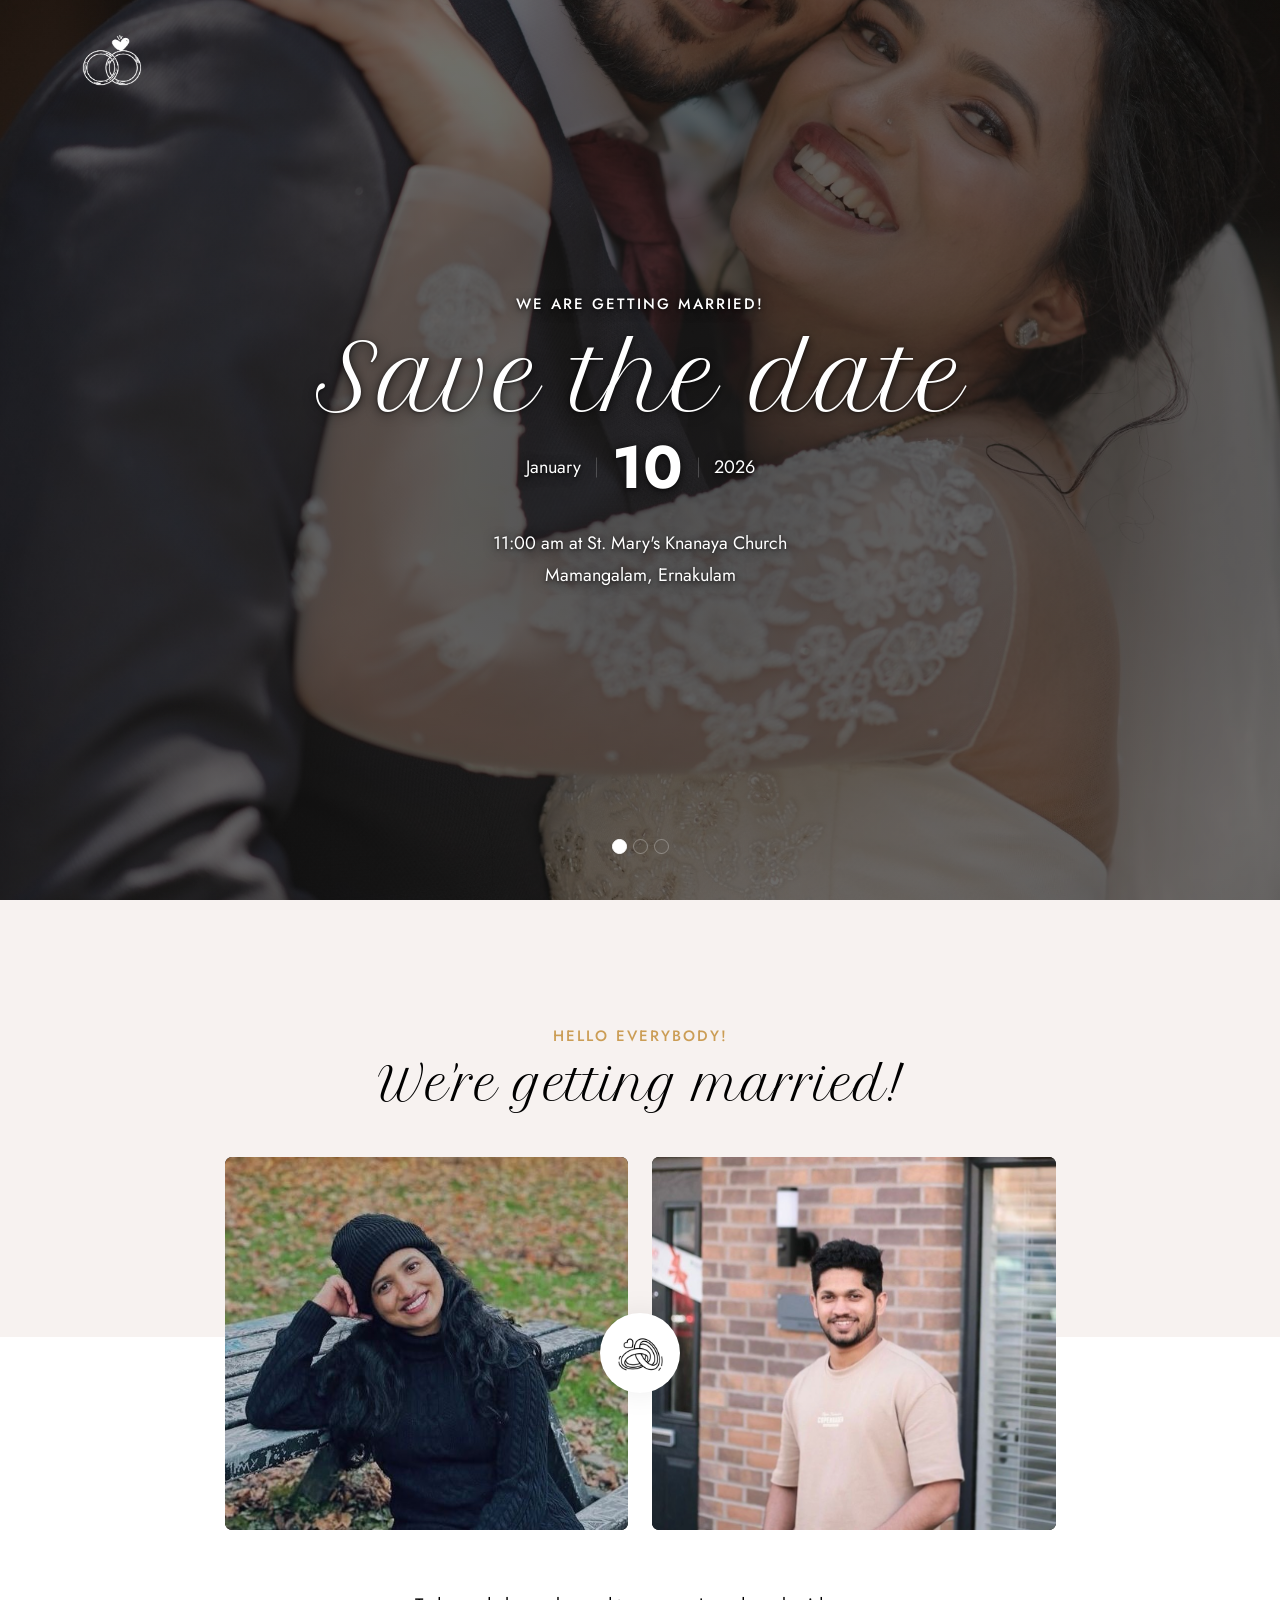
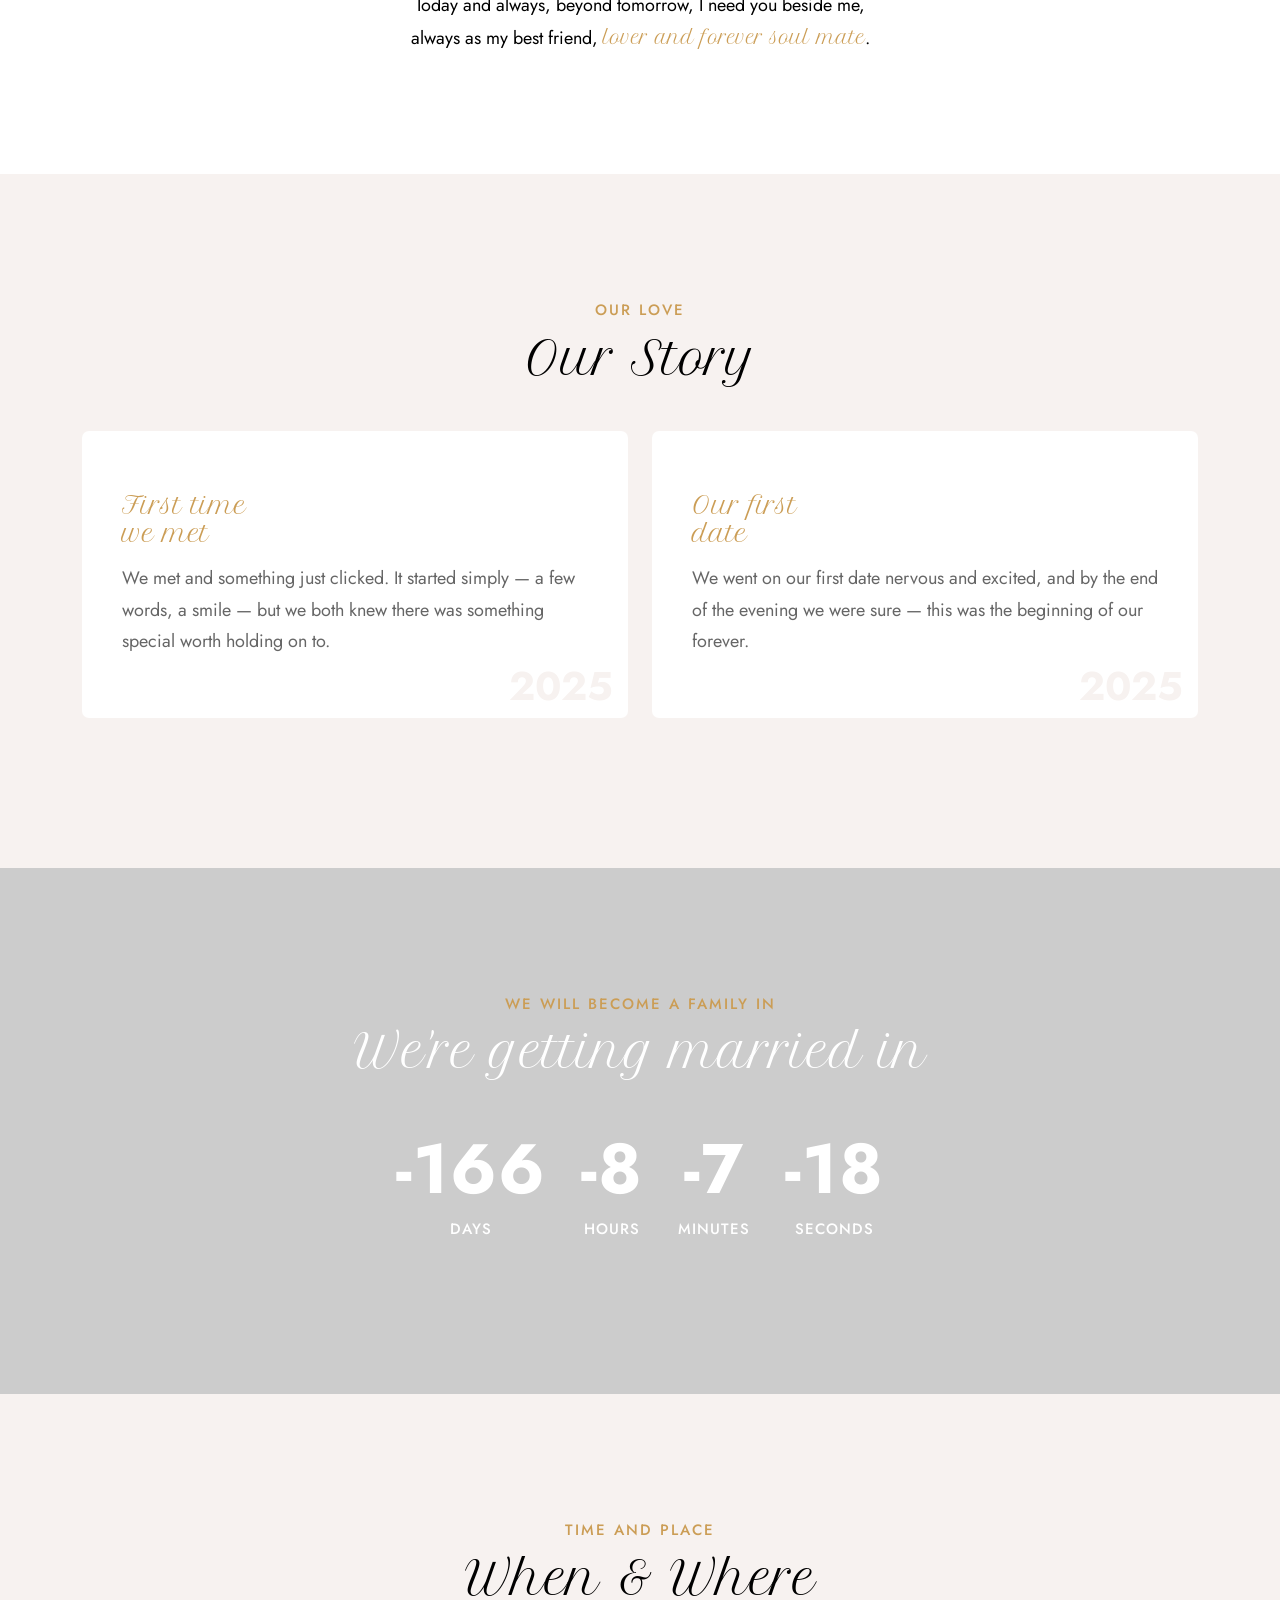
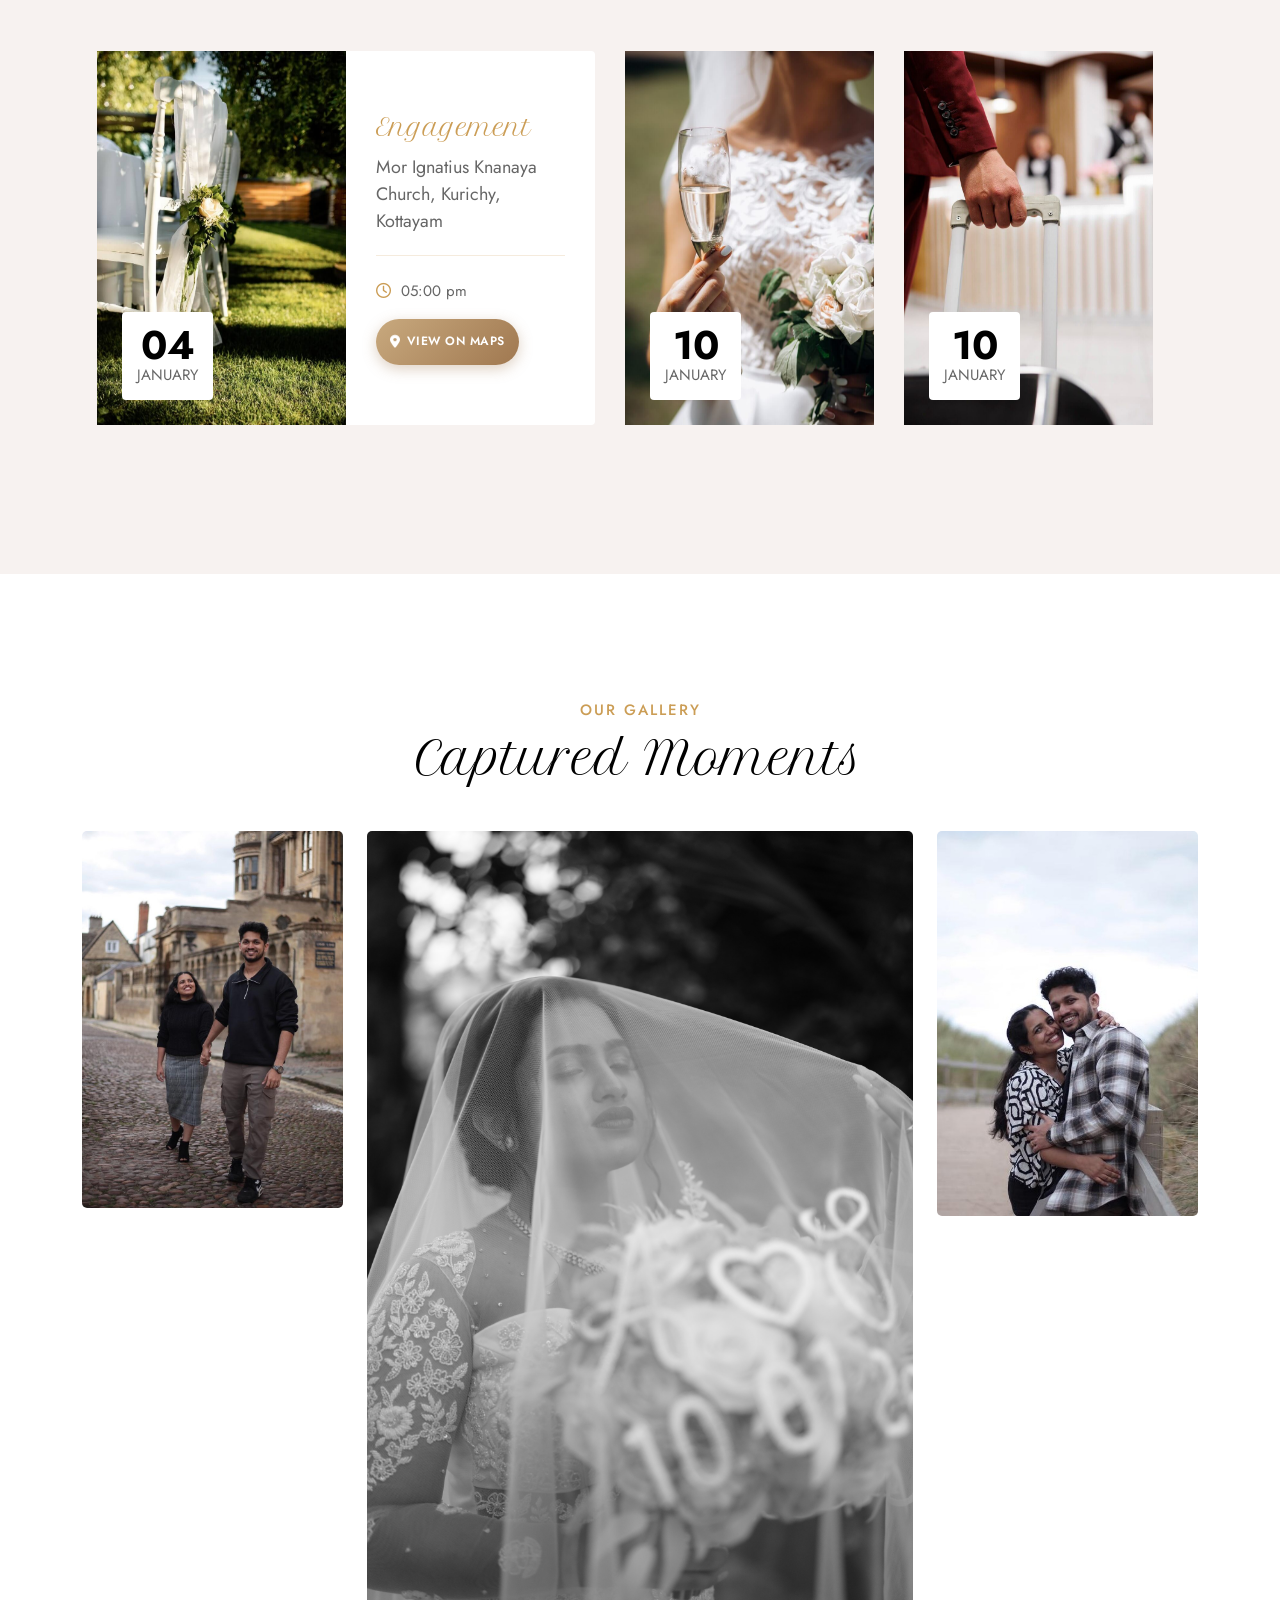
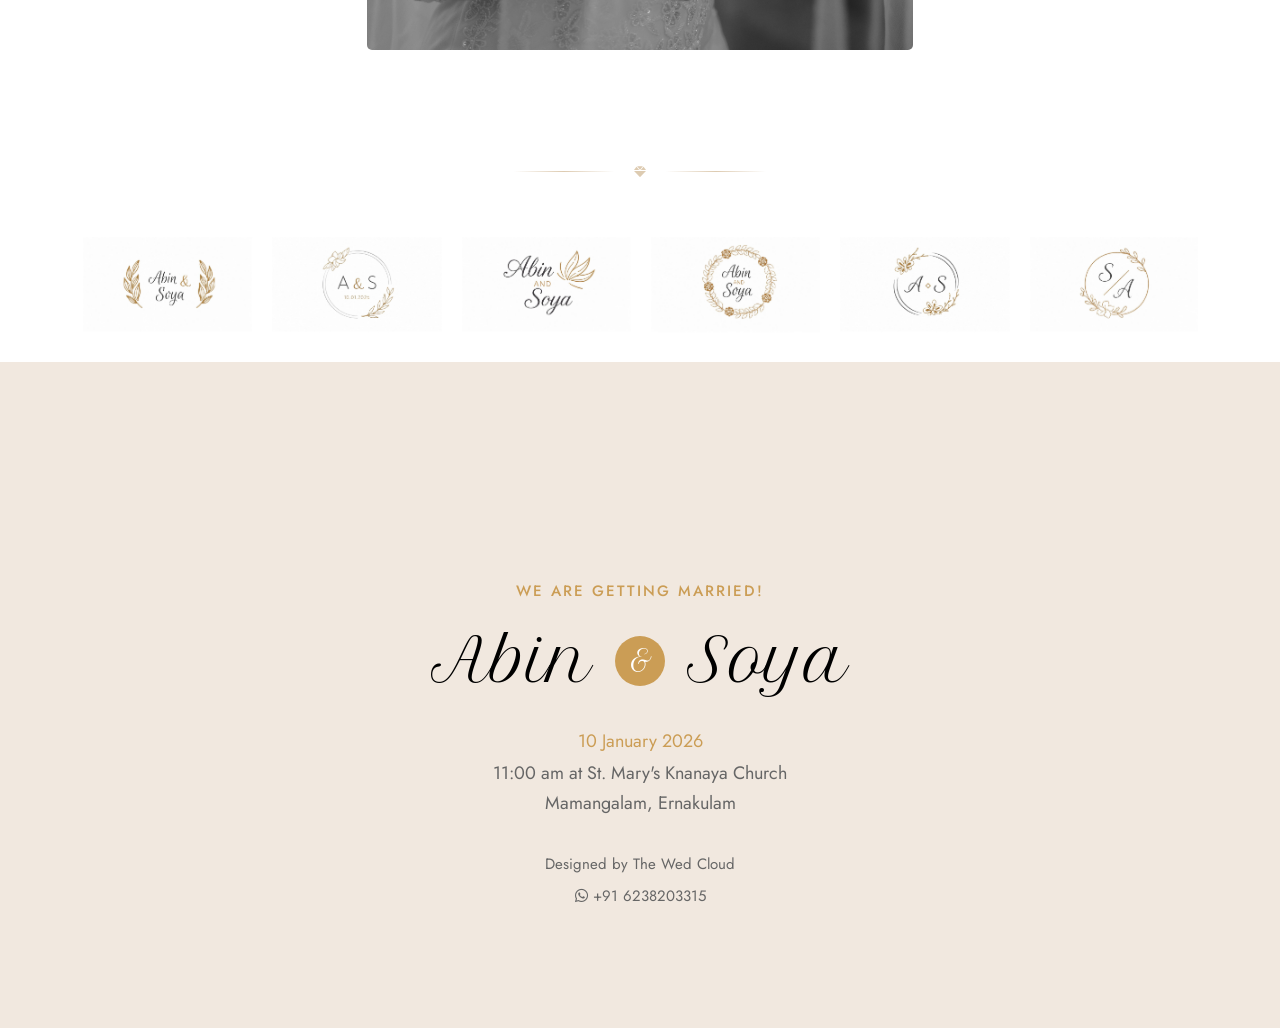
==== index.html @ 987320b2 "index commit" ====
<!DOCTYPE html>
<html lang="en">

<!-- Mirrored from duruthemes.com/demo/html/ewed/wedding/index2.html by HTTrack Website Copier/3.x [XR&CO'2014], Tue, 05 May 2026 15:11:17 GMT -->

<head>
    <meta charset="utf-8">
    <meta name="viewport" content="width=device-width, initial-scale=1">

    <!-- Primary SEO -->
    <title>The Wed Cloud | Digital Wedding Invitations & Wedding Websites</title>

    <meta name="description"
        content="The Wed Cloud creates elegant digital wedding invitations and wedding websites in Kerala. Share your love story beautifully with modern wedding designs.">

    <meta name="keywords"
        content="wedding website Kerala, digital wedding invitation, wedding invitation website, The Wed Cloud, online wedding invitation, wedding website Kochi, save the date website">

    <meta name="author" content="The Wed Cloud">
    <meta name="robots" content="index, follow">

    <!-- Canonical -->
    <link rel="canonical" href="https://abinandsoyaa.thewedcloud.com/">

    <!-- Favicon -->
    <link rel="icon" href="https://abinandsoyaa.thewedcloud.com/img/favicon.png" type="image/png">

    <!-- Theme Color -->
    <meta name="theme-color" content="#ffffff">

    <!-- Open Graph / Facebook / WhatsApp / Instagram -->
    <meta property="og:type" content="website">
    <meta property="og:site_name" content="The Wed Cloud">

    <meta property="og:title"
        content="Abin & Soya Wedding Invitation">

    <meta property="og:description"
        content="We can't wait to celebrate our special day with you. Tap to view the wedding details!">

    <meta property="og:url" content="https://abinandsoyaa.thewedcloud.com/">

    <!-- IMPORTANT -->
    <meta property="og:image"
        content="https://abinandsoyaa.thewedcloud.com/img/cover.jpg">

    <meta property="og:image:secure_url"
        content="https://abinandsoyaa.thewedcloud.com/img/cover.jpg">

    <meta property="og:image:type" content="image/jpg">
    <meta property="og:image:width" content="1200">
    <meta property="og:image:height" content="630">

    <!-- Twitter -->
    <meta name="twitter:card" content="summary_large_image">

    <meta name="twitter:title"
    content="Abin & Soya Wedding Invitation">

    <meta name="twitter:description"
    content="We can't wait to celebrate our special day with you. Tap to view the wedding details!">

    <meta name="twitter:image"
        content="https://abinandsoyaa.thewedcloud.com/img/cover.jpg">

    <meta name="apple-mobile-web-app-capable" content="yes">

    <!-- Fonts -->
    <link rel="preconnect" href="https://fonts.googleapis.com/">
    <link rel="preconnect" href="https://fonts.gstatic.com/" crossorigin>

    <link
        href="https://fonts.googleapis.com/css2?family=Jost:ital,wght@0,100..900;1,100..900&family=Petit+Formal+Script&display=swap"
        rel="stylesheet">

    <!-- CSS -->
    <link rel="stylesheet" href="css/plugins.css">
    <link rel="stylesheet" href="css/style.css">

</head>
<style>
        .navbar {
            transition: opacity 0.35s ease, transform 0.35s ease;
        }

        /* ── Hero slider: gradient shade so text is always readable ── */
        .header.slider-fade .item.bg-img::after {
            content: '';
            position: absolute;
            inset: 0;
            /* dark gradient strongest at centre where text sits */
            background: radial-gradient(ellipse at 50% 55%,
                    rgba(44, 42, 42, 0.55) 0%,
                    rgba(56, 54, 54, 0.25) 60%,
                    rgba(73, 69, 69, 0.1) 100%);
            pointer-events: none;
            z-index: 1;
        }

        /* Make sure caption sits above the gradient layer */
        .header.slider-fade .item .v-middle.caption {
            position: relative;
            z-index: 2;
        }

        /* Text shadow on all heading / paragraph text inside the slides */
        .header.slider-fade .item .caption h6,
        .header.slider-fade .item .caption h1,
        .header.slider-fade .item .caption p,
        .header.slider-fade .item .caption .date {
            text-shadow: 0 2px 12px rgba(0, 0, 0, 0.70), 0 1px 3px rgba(0, 0, 0, 0.50);
        }

        /* ── Section Separator ── */
        .section-separator {
            padding: 0 0 30px 0;
            margin-top: -40px;
            text-align: center;
            opacity: 0.6;
        }

        .section-separator .sep-line {
            height: 1px;
            width: 100px;
            display: inline-block;
            background: linear-gradient(to right, transparent, #c8a97e, transparent);
            vertical-align: middle;
        }

        .section-separator i {
            color: #c8a97e;
            margin: 0 15px;
            font-size: 12px;
            vertical-align: middle;
        }

        /* Map link button in When & Where */
        .map-link {
            display: inline-flex;
            align-items: center;
            gap: 6px;
            margin-top: 12px;
            padding: 7px 14px;
            background: linear-gradient(135deg, #c8a97e, #a07850);
            color: #fff !important;
            font-size: 12px;
            font-weight: 600;
            letter-spacing: 0.5px;
            text-transform: uppercase;
            border-radius: 30px;
            text-decoration: none !important;
            transition: transform 0.25s ease, box-shadow 0.25s ease, background 0.25s ease;
            box-shadow: 0 4px 14px rgba(160, 120, 80, 0.35);
            cursor: pointer;
        }

        .map-link i {
            font-size: 13px;
            animation: pinBounce 1.6s ease-in-out infinite;
        }

        .map-link:hover {
            transform: translateY(-2px) scale(1.04);
            box-shadow: 0 8px 22px rgba(160, 120, 80, 0.55);
            background: linear-gradient(135deg, #a07850, #7a5a30);
            color: #fff !important;
        }

        @keyframes pinBounce {

            0%,
            100% {
                transform: translateY(0);
            }

            40% {
                transform: translateY(-4px);
            }

            70% {
                transform: translateY(-2px);
            }
        }
    </style>

<body>
    <!-- Preloader -->
    <div class="preloader">
        <div class="lds-heart">
            <div></div>
        </div>
    </div>
    <!-- Progress scroll totop -->
    <div class="progress-wrap cursor-pointer">
        <svg class="progress-circle svg-content" width="100%" height="100%" viewBox="-1 -1 102 102">
            <path d="M50,1 a49,49 0 0,1 0,98 a49,49 0 0,1 0,-98" />
        </svg>
    </div>
    <!-- Navbar -->
    <nav class="navbar navbar-expand-lg">
        <div class="container">
            <!-- Logo -->
            <div class="logo-wrapper">
                <a class="logo" href="index2.html"> <img src="img/logo2.png" class="logo-img" alt=""
                        style="width: 35%; height: 35%;"> </a>
                <!-- <div class="logo"><h2>eWed</h2></div> -->
            </div>
            <!-- Button -->
            <!-- <button class="navbar-toggler" type="button" data-bs-toggle="collapse" data-bs-target="#navbar" aria-controls="navbar" aria-expanded="false" aria-label="Toggle navigation"> <span class="navbar-toggler-icon"><i class="fa-light fa-bars"></i></span> </button> -->
            <!-- Menu -->
            <!-- <div class="collapse navbar-collapse" id="navbar">
                <ul class="navbar-nav mx-auto">
                    <li class="nav-item dropdown"> <a class="nav-link active dropdown-toggle" href="#" data-scroll-nav="0" role="button" data-bs-toggle="dropdown" data-bs-auto-close="outside" aria-expanded="false">Home <i class="fa-light fa-angle-down"></i></a>
                        <ul class="dropdown-menu">
                            <li><a href="index-2.html" class="dropdown-item"><span>Home Image</span></a></li>
                            <li><a href="index2.html" class="dropdown-item active"><span>Home Slider</span></a></li>
                            <li><a href="index3.html" class="dropdown-item"><span>Home Video</span></a></li>
                            <li><a href="index4.html" class="dropdown-item"><span>Home Slideshow</span></a></li>
                        </ul>
                    </li>
                    <li class="nav-item"><a class="nav-link" href="#" data-scroll-nav="1">Couples</a></li>
                    <li class="nav-item"><a class="nav-link" href="#" data-scroll-nav="2">Story</a></li>
                    <li class="nav-item"><a class="nav-link" href="#" data-scroll-nav="3">Friends</a></li>
                    <li class="nav-item"><a class="nav-link" href="#" data-scroll-nav="4">Gallery</a></li>
                    <li class="nav-item"><a class="nav-link" href="#" data-scroll-nav="5">When & Where</a></li>
                    <li class="nav-item"><a class="nav-link" href="#" data-scroll-nav="6">FAQs</a></li>
                    <li class="nav-item"><a class="nav-link" href="blog.html">Blog</a></li>
                </ul>
                
            </div> -->
        </div>
    </nav>
    <!-- Slider -->
    <header id="home" data-scroll-index="0" class="header slider-fade">
        <div class="owl-carousel owl-theme">
            <!-- The opacity on the image is made with "data-overlay-dark="number". You can change it using the numbers 0-9. -->
            <div class="item bg-img" data-overlay-dark="5" data-background="img/gallery/39.jpeg">
                <div class="v-middle caption">
                    <div class="container">
                        <div class="row justify-content-center">
                            <div class="col-lg-8 col-md-12 text-center">
                                <h6>We are getting married!</h6>
                                <h1>Save the date</h1>
                                <div class="date">
                                    <div>January</div>
                                    <div class="space"></div>
                                    <div class="big">10</div>
                                    <div class="space"></div>
                                    <div>2026</div>
                                </div>
                                <p>11:00 am at St. Mary's Knanaya Church<br>Mamangalam, Ernakulam</p>
                            </div>
                        </div>
                    </div>
                </div>
            </div>
            <div class="item bg-img" data-overlay-dark="5" data-background="img/gallery/44.2.jpeg">
                <div class="v-middle caption">
                    <div class="container">
                        <div class="row justify-content-center">
                            <div class="col-lg-8 col-md-12 text-center">
                                <h6>We are getting married!</h6>
                                <h1>Our forever after</h1>
                                <div class="date">
                                    <div>January</div>
                                    <div class="space"></div>
                                    <div class="big">10</div>
                                    <div class="space"></div>
                                    <div>2026</div>
                                </div>
                                <p>11:00 am at St. Mary's Knanaya Church<br>Mamangalam, Ernakulam</p>
                            </div>
                        </div>
                    </div>
                </div>
            </div>
            <div class="item bg-img" data-overlay-dark="5" data-background="img/gallery/18.1.jpeg">
                <div class="v-middle caption">
                    <div class="container">
                        <div class="row justify-content-center">
                            <div class="col-lg-8 col-md-12 text-center">
                                <h6>We are getting married!</h6>
                                <h1>Abin <span>&</span> Soya</h1>
                                <div class="date">
                                    <div>January</div>
                                    <div class="space"></div>
                                    <div class="big">10</div>
                                    <div class="space"></div>
                                    <div>2026</div>
                                </div>
                                <p>11:00 am at St. Mary's Knanaya Church<br>Mamangalam, Ernakulam</p>
                            </div>
                        </div>
                    </div>
                </div>
            </div>
        </div>
    </header>
    <!-- Couples -->
    <section id="couples" data-scroll-index="1" class="couples section-padding">
        <div class="container">
            <div class="row">
                <div class="col-md-12 text-center mb-30">
                    <div class="section-subtitle">Hello everybody!</div>
                    <div class="section-title">We're getting married!</div>
                </div>
            </div>
            <div class="row justify-content-center">
                <div class="col-lg-9 col-md-12">
                    <div class="row">
                        <div class="col-md-6 position-relative">
                            <div class="item">
                                <div class="wrap">
                                    <div class="img"> <img src="img/gallery/17.jpg" alt=""> </div>
                                    <div class="title">
                                        <h4>Soya Thampi</h4> <span>Bride</span>
                                    </div>
                                </div>
                            </div>
                            <!-- heart -->
                            <div class="heart">
                                <div class="float-box animation-float d-flex">
                                    <div class="heart-icon"> <img src="img/wedding.png" alt=""> </div>
                                </div>
                            </div>
                        </div>
                        <div class="col-md-6">
                            <div class="item">
                                <div class="wrap">
                                    <div class="img"> <img src="img/gallery/16.jpg" alt=""> </div>
                                    <div class="title">
                                        <h4>Abin Babu</h4> <span>Groom</span>
                                    </div>
                                </div>
                            </div>
                        </div>
                    </div>
                    <div class="row justify-content-center">
                        <div class="col-md-7 text-center mt-30">
                            <p>Today and always, beyond tomorrow, I need you beside me, always as my best friend,
                                <span>lover and forever soul mate</span>.</p>
                        </div>
                    </div>
                </div>
            </div>
        </div>
    </section>
    <!-- Story -->
    <section id="story" data-scroll-index="2" class="story section-padding">
        <div class="container">
            <div class="row">
                <div class="col-md-12 text-center mb-30">
                    <div class="section-subtitle">Our Love</div>
                    <div class="section-title">Our Story</div>
                </div>
            </div>
            <div class="row">
                <div class="col-lg-6 col-md-12">
                    <div class="item">
                        <div class="cont">
                            <div class="title">
                                <h3>First time<br>we met</h3>
                            </div>
                            <div class="desc">
                                <p>We met and something just clicked. It started simply — a few words, a smile — but we
                                    both knew there was something special worth holding on to.</p>
                            </div>
                        </div>
                        <div class="thumb"> <img src="img/story/story1.jpg" alt="" class="services-image img-fluid">
                        </div>
                        <div class="numb">2025</div>
                    </div>
                </div>
                <div class="col-lg-6 col-md-12">
                    <div class="item">
                        <div class="cont">
                            <div class="title">
                                <h3>Our first<br>date</h3>
                            </div>
                            <div class="desc">
                                <p>We went on our first date nervous and excited, and by the end of the evening we were
                                    sure — this was the beginning of our forever.</p>
                            </div>
                        </div>
                        <div class="thumb"> <img src="img/story/story2.jpg" alt="" class="services-image img-fluid">
                        </div>
                        <div class="numb">2025</div>
                    </div>
                </div>

                <!-- <div class="col-lg-3 col-md-12">
                    <div class="item">
                        <div class="cont">
                            <div class="title">
                                <h3>Marriage<br>proposal</h3>
                            </div>
                            <div class="desc">
                                <p>Abin got down on one knee with a heart full of love. When he asked, there wasn't a moment of doubt — my answer was yes before he finished the sentence!</p>
                            </div>
                        </div>
                        <div class="thumb"> <img src="img/story/story3.jpg" alt="" class="services-image img-fluid"> </div>
                        <div class="numb">2021</div>
                    </div>
                </div>
                <div class="col-lg-3 col-md-12">
                    <div class="item">
                        <div class="cont">
                            <div class="title">
                                <h3>Our<br>engagement</h3>
                            </div>
                            <div class="desc">
                                <p>Standing together before our loved ones and God, we exchanged rings and promised our hearts. That day, our forever officially began.</p>
                            </div>
                        </div>
                        <div class="thumb"> <img src="img/story/story4.jpg" alt="" class="services-image img-fluid"> </div>
                        <div class="numb">2025</div>
                    </div>
                </div> -->

            </div>
        </div>
    </section>
    <!-- Countdown -->
    <div id="countdown" class="section-padding bg-img bg-fixed" data-overlay-dark="2"
        data-background="img/banner/banner2.jpg">
        <div class="container">
            <div class="row">
                <div class="section-head col-md-12 mb-30">
                    <div class="section-subtitle white">We will become a family in</div>
                    <div class="section-title white">We're getting married in</div>
                </div>
            </div>
            <div class="row">
                <div class="col-md-12">
                    <ul>
                        <li><span id="days"></span>Days</li>
                        <li><span id="hours"></span>Hours</li>
                        <li><span id="minutes"></span>Minutes</li>
                        <li><span id="seconds"></span>Seconds</li>
                    </ul>
                </div>
            </div>
        </div>
    </div>

    <!-- Friends -->
    <!-- <section id="friends" data-scroll-index="3" class="friends section-padding bg-lightbrown">
        <div class="container">
            <div class="row">
                <div class="col-md-12 text-center mb-30">
                    <div class="section-subtitle">Our best friends ever</div>
                    <div class="section-title">Thanks for being there</div>
                </div>
            </div>
            <div class="row justify-content-center">
                <div class="col-lg-9 col-md-12">
                    <div class="row">
                        <div class="col-lg-3 col-md-4">
                            <div class="item hover-box mb-30">
                                <div class="cont up">
                                    <div class="img"> <img src="img/friends/bridesmaid1.jpg" alt=""> </div>
                                    <div class="text">
                                        <h5>Eleanor Brown</h5>
                                        <p>Bridesmaid</p>
                                    </div>
                                </div>
                            </div>
                        </div>
                        <div class="col-lg-3 col-md-4">
                            <div class="item hover-box mb-30">
                                <div class="cont up">
                                    <div class="img"> <img src="img/friends/bridesmaid2.jpg" alt=""> </div>
                                    <div class="text">
                                        <h5>Vanessa Dan</h5>
                                        <p>Bridesmaid</p>
                                    </div>
                                </div>
                            </div>
                        </div>
                        <div class="col-lg-3 col-md-4">
                            <div class="item hover-box mb-30">
                                <div class="cont up">
                                    <div class="img"> <img src="img/friends/bridesmaid3.jpg" alt=""> </div>
                                    <div class="text">
                                        <h5>Emma Martin</h5>
                                        <p>Bridesmaid</p>
                                    </div>
                                </div>
                            </div>
                        </div>
                        <div class="col-lg-3 col-md-4">
                            <div class="item hover-box mb-30">
                                <div class="cont up">
                                    <div class="img"> <img src="img/friends/bridesmaid4.jpg" alt=""> </div>
                                    <div class="text">
                                        <h5>Eleanor Brown</h5>
                                        <p>Bridesmaid</p>
                                    </div>
                                </div>
                            </div>
                        </div>
                        <div class="col-lg-3 col-md-4">
                            <div class="item hover-box mb-30">
                                <div class="cont up">
                                    <div class="img"> <img src="img/friends/groomsmen1.jpg" alt=""> </div>
                                    <div class="text">
                                        <h5>Micheal Dan</h5>
                                        <p>Groomsmen</p>
                                    </div>
                                </div>
                            </div>
                        </div>
                        <div class="col-lg-3 col-md-4">
                            <div class="item hover-box mb-30">
                                <div class="cont up">
                                    <div class="img"> <img src="img/friends/groomsmen2.jpg" alt=""> </div>
                                    <div class="text">
                                        <h5>Dan Martin</h5>
                                        <p>Groomsmen</p>
                                    </div>
                                </div>
                            </div>
                        </div>
                        <div class="col-lg-3 col-md-4">
                            <div class="item hover-box mb-30">
                                <div class="cont up">
                                    <div class="img"> <img src="img/friends/groomsmen3.jpg" alt=""> </div>
                                    <div class="text">
                                        <h5>Jason Brown</h5>
                                        <p>Groomsmen</p>
                                    </div>
                                </div>
                            </div>
                        </div>
                        <div class="col-lg-3 col-md-4">
                            <div class="item hover-box mb-30">
                                <div class="cont up">
                                    <div class="img"> <img src="img/friends/groomsmen4.jpg" alt=""> </div>
                                    <div class="text">
                                        <h5>Frank Jonus</h5>
                                        <p>Groomsmen</p>
                                    </div>
                                </div>
                            </div>
                        </div>
                    </div>
                </div>
            </div>
        </div>
    </section> -->


    <!-- When & Where -->
    <section id="when" data-scroll-index="5" class="position-relative section-padding bg-lightbrown">
        <div class="container">
            <div class="row">
                <div class="col-md-12 text-center mb-30">
                    <div class="section-subtitle">Time and Place</div>
                    <div class="section-title">When & Where</div>
                </div>
            </div>
            <div class="row justify-content-center g-0">
                <div class="col-12 when-where">
                    <div class="item box-shadow-extra-large active">
                        <div class="img"> <img src="img/whenwhere/whenwhere1.jpg" class="img-fluid" alt="" />
                            <div class="date"><span>04</span>January</div>
                        </div>
                        <div class="flex-column cont">
                            <div class="cont-hover">
                                <div class="title">Engagement</div>
                                <p>Mor Ignatius Knanaya Church, Kurichy, Kottayam</p>
                                <div class="time"> <i class="fa-regular fa-clock"></i> 05:00 pm</div>
                                <a href="https://maps.app.goo.gl/NRV3bUf3phAstGSV6" target="_blank" rel="noopener"
                                    class="map-link">
                                    <i class="fa-solid fa-location-dot"></i> View on Maps
                                </a>
                            </div>
                        </div>
                    </div>
                    <div class="item box-shadow-extra-large">
                        <div class="img"> <img src="img/whenwhere/whenwhere2.jpg" class="img-fluid" alt="" />
                            <div class="date"><span>10</span>January</div>
                        </div>
                        <div class="flex-column cont">
                            <div class="cont-hover">
                                <div class="title">Wedding Ceremony</div>
                                <p>St. Mary's Knanaya Church Mamangalam, Palarivattom, Ernakulam</p>
                                <div class="time"> <i class="fa-regular fa-clock"></i> 11:00 am to 12:30 pm</div>
                                <a href="https://www.google.com/maps?q=St.+Mary%27s+Knanaya+Church+Mamangalam+Palarivattom+Ernakulam+Kerala"
                                    target="_blank" rel="noopener" class="map-link">
                                    <i class="fa-solid fa-location-dot"></i> View on Maps
                                </a>
                            </div>
                        </div>
                    </div>
                    <div class="item box-shadow-extra-large">
                        <div class="img"> <img src="img/whenwhere/whenwhere3.jpg" class="img-fluid" alt="" />
                            <div class="date"><span>10</span>January</div>
                        </div>
                        <div class="flex-column cont">
                            <div class="cont-hover">
                                <div class="title">Reception</div>
                                <p>St. George Jacobite Syrian Cathedral Parish Hall Karingachira, Ernakulam</p>
                                <div class="time"> <i class="fa-regular fa-clock"></i> 01:00 pm onwards</div>
                                <a href="https://www.google.com/maps?q=St.+George+Jacobite+Syrian+Cathedral+Karingachira+Ernakulam+Kerala"
                                    target="_blank" rel="noopener" class="map-link">
                                    <i class="fa-solid fa-location-dot"></i> View on Maps
                                </a>
                            </div>
                        </div>
                    </div>
                </div>
            </div>
        </div>
    </section>

    <!-- Gallery Image -->
    <section id="gallery" data-scroll-index="4" class="section-padding">
        <div class="container">
            <div class="row">
                <div class="col-md-12 text-center mb-30">
                    <div class="section-subtitle">Our Gallery</div>
                    <div class="section-title">Captured Moments</div>
                </div>
            </div>
            <div class="row">
                <div class="col-lg-3 col-md-12 mb-25">
                    <div class="item">
                        <a href="img/gallery/36.2.jpg" title="" class="gallery-masonry-item-img-link img-zoom">
                            <div class="img"> <img src="img/gallery/36.2.jpg" class="img-fluid mx-auto d-block" alt="">
                            </div>
                        </a>
                    </div>
                </div>
                <div class="col-lg-6 col-md-12 mb-25">
                    <div class="item">
                        <a href="img/gallery/58.jpeg" title="" class="gallery-masonry-item-img-link img-zoom">
                            <div class="img"> <img src="img/gallery/58.jpeg" class="img-fluid mx-auto d-block" alt="">
                            </div>
                        </a>
                    </div>
                </div>
                <div class="col-lg-3 col-md-12 mb-25">
                    <div class="item">
                        <a href="img/gallery/27.jpg" title="" class="gallery-masonry-item-img-link img-zoom">
                            <div class="img"> <img src="img/gallery/27.jpg" class="img-fluid mx-auto d-block" alt="">
                            </div>
                        </a>
                    </div>
                </div>
            </div>

            <!-- <div class="row">
                <div class="col-lg-3 col-md-12 mb-25">
                    <div class="item">
                        <a href="img/gallery/11.jpg" title="" class="gallery-masonry-item-img-link img-zoom">
                            <div class="img"> <img src="img/gallery/11.jpg" class="img-fluid mx-auto d-block" alt=""> </div>
                        </a>
                    </div>
                </div>
                <div class="col-lg-6 col-md-12 mb-25">
                    <div class="item">
                        <a href="img/gallery/7.jpg" title="" class="gallery-masonry-item-img-link img-zoom">
                            <div class="img"> <img src="img/gallery/7.jpg" class="img-fluid mx-auto d-block" alt=""> </div>
                        </a>
                    </div>
                </div>
                <div class="col-lg-3 col-md-12 mb-25">
                    <div class="item">
                        <a href="img/gallery/10.jpg" title="" class="gallery-masonry-item-img-link img-zoom">
                            <div class="img"> <img src="img/gallery/10.jpg" class="img-fluid mx-auto d-block" alt=""> </div>
                        </a>
                    </div>
                </div>
            </div> -->

        </div>
    </section>




    <!-- Banner -->
    <!-- <section id="rsvp" data-scroll-index="7" class="section-padding bg-img bg-fixed" data-overlay-dark="3" data-background="img/slider/slider1.jpg">
        <div class="container">
            <div class="row justify-content-center">
                <div class="col-md-7">
                    <div class="form2-sidebar">
                        <form class="contact__form form2" method="post" action="#">
                            <div class="head">
                                <div class="row justify-content-between align-items-center">
                                    <div class="col-auto">
                                        <h5>R.S.V.P</h5>
                                    </div>
                                    <div class="col-auto"><a href="tel:00000000000" class="ripple-icon"><i class="fa-solid fa-phone"></i></a></div>
                                </div>
                            </div>
                            <div class="cont">
                                <div class="row">
                                    <div class="col-12">
                                        <div class="alert alert-success contact__msg" style="display: none" role="alert">
                                            Your message was sent successfully.
                                        </div>
                                    </div>
                                </div>
                                <div class="row">
                                    <div class="col-md-6 form-group">
                                        <input type="text" placeholder="Enter your name" required>
                                    </div>
                                    <div class="col-md-6 form-group">
                                        <input type="email" placeholder="Your email address" required>
                                    </div>
                                    <div class="col-md-6 form-group">
                                        <select class="form-select">
                                            <option hidden="" disabled="disabled" selected="selected">Number of guests</option>
                                            <option>One</option>
                                            <option>Two</option>
                                            <option>Three</option>
                                        </select>
                                    </div>
                                    <div class="col-md-6 form-group">
                                        <select class="form-select">
                                            <option hidden="" disabled="disabled" selected="selected">Will you attend?</option>
                                            <option>All</option>
                                            <option>Wedding Ceremony</option>
                                            <option>Wedding Party</option>
                                            <option>Accomodations</option>
                                        </select>
                                    </div>
                                    <div class="col-md-12 form-group">
                                        <textarea name="message" id="message" cols="20" rows="3" placeholder="Your message"></textarea>
                                    </div>
                                    <div class="col-md-12">
                                        <button type="submit"><i class="fa-light fa-paper-plane"></i> Send message</button>
                                    </div>
                                </div>
                            </div>
                        </form>
                    </div>
                </div>
            </div>
        </div>
    </section> -->
    <div class="section-separator">
        <span class="sep-line"></span>
        <i class="fa-solid fa-gem"></i>
        <span class="sep-line"></span>
    </div>

    <!-- Clients -->
    <section class="clients section-padding">
        <div class="container">
            <div class="row wrap">
                <div class="col-md-12">
                    <div class="owl-carousel owl-theme">
                        <div class="item">
                            <a href="#"><img src="img/gift/11.jpeg" alt=""></a>
                        </div>
                        <div class="item">
                            <a href="#"><img src="img/gift/12.jpeg" alt=""></a>
                        </div>
                        <div class="item">
                            <a href="#"><img src="img/gift/13.jpeg" alt=""></a>
                        </div>
                        <div class="item">
                            <a href="#"><img src="img/gift/14.jpeg" alt=""></a>
                        </div>
                        <div class="item">
                            <a href="#"><img src="img/gift/15.jpeg" alt=""></a>
                        </div>
                        <div class="item">
                            <a href="#"><img src="img/gift/16.jpeg" alt=""></a>
                        </div>
                    </div>
                </div>
            </div>
        </div>
    </section>

    <!-- Instagram -->
    <!-- <div class="insta">
        <div class="container">
            <div class="item">
                <div class="img mr-10">
                    <a href="#0"> <img src="img/insta/insta1.jpg" class="rounded-2" alt=""> </a> <i class="fa-brands fa-instagram"></i>
                </div>
                <div class="img mr-10">
                    <a href="#0"> <img src="img/insta/insta2.jpg" class="rounded-2" alt=""> </a> <i class="fa-brands fa-instagram"></i>
                </div>
                <div class="img mr-10">
                    <a href="#0"> <img src="img/insta/insta3.jpg" class="rounded-2" alt=""> </a> <i class="fa-brands fa-instagram"></i>
                </div>
                <div class="img mr-10">
                    <a href="#0"> <img src="img/insta/insta4.jpg" class="rounded-2" alt=""> </a> <i class="fa-brands fa-instagram"></i>
                </div>
                <div class="img">
                    <a href="#0"> <img src="img/insta/insta5.jpg" class="rounded-2" alt=""> </a> <i class="fa-brands fa-instagram"></i>
                </div>
                <div class="follow">
                    <a href="#0" class="text-bg"> <span><i class="fa-brands fa-instagram"></i> / EvelynEnrico</span></a>
                </div>
            </div>
        </div>
    </div> -->

    <!-- Footer -->
    <footer class="footer bg-lightbrown">
        <div class="container">
            <div class="row justify-content-center">
                <div class="col-lg-8 col-md-12 text-center">
                    <div class="item">
                        <h5>We are getting married!</h5>
                        <ul class="marriage">
                            <li>Abin</li>
                            <li class="circle">&amp;</li>
                            <li>Soya</li>
                        </ul>
                        <div class="date">10 January 2026</div>
                        <div class="address">11:00 am at St. Mary's Knanaya Church
                            <br>Mamangalam, Ernakulam
                        </div>
                        <p class="mt-30 mb-0"><small>Designed by The Wed Cloud</small></p>
                        <p><a href="https://wa.me/916238203315"><small>
                                    <i class="fa-brands fa-whatsapp"></i> +91 6238203315
                                </small></a></p>
                    </div>
                </div>
            </div>
        </div>
    </footer>
    <!-- jQuery -->
    <script src="js/jquery-3.7.1.min.js"></script>
    <script src="js/jquery-migrate-3.4.1.min.js"></script>
    <script src="js/modernizr-2.6.2.min.js"></script>
    <script src="js/imagesloaded.pkgd.min.js"></script>
    <script src="js/jquery.isotope.v3.0.2.js"></script>
    <script src="js/popper.min.js"></script>
    <script src="js/bootstrap.min.js"></script>
    <script src="js/scrollIt.min.js"></script>
    <script src="js/jquery.waypoints.min.js"></script>
    <script src="js/owl.carousel.min.js"></script>
    <script src="js/jquery.stellar.min.js"></script>
    <script src="js/jquery.magnific-popup.js"></script>
    <script src="js/YouTubePopUp.js"></script>
    <script src="js/custom.js"></script>
</body>

<!-- Mirrored from duruthemes.com/demo/html/ewed/wedding/index2.html by HTTrack Website Copier/3.x [XR&CO'2014], Tue, 05 May 2026 15:11:52 GMT -->

</html>
---- css/style.css ----
/* --------------------------------------------

1. Typography style
2. Preloader style
3. Owl-Theme Custom style
4. Section style
5. Navbar style
6. Header style
7. Slider Fade & Slider style
8. Parallax Header style
9. Kenburns SlideShow style
10. Video Background style
11. Banner Header
12. Couples style
13. Story style
14. Countdown style
15. Friends style
16. When & Where style
17. FAQs (Accordion) style
18. Gallery Scroll style
19. Video Gallery style
20. Video Popup style
21. Blog style
22. Post style
23. Clients style
24. Insta style
25. Button style
26. Footer style
27. toTop Button style
28. Form style
29. Overlay Effect Bg Image style
30. Responsive style
 
-------------------------------------------- */


/* ======= Typography style ======= */
html,
body {
    -moz-osx-font-smoothing: grayscale;
    word-break: break-word;
    -webkit-font-smoothing: antialiased;
}
* {
    margin: 0;
    padding: 0;
    -webkit-box-sizing: border-box;
    box-sizing: border-box;
    outline: none;
    list-style: none;
    word-wrap: break-word;
}
body {
    font-family: "Jost", sans-serif;
    font-size: 18px;
    font-weight: 400;
    line-height: 1.75em;
    color: #666;
    overflow-x: hidden !important;  
}
p {
    font-family: "Jost", sans-serif;
    font-size: 18px;
    font-weight: 400;
    line-height: 1.75em;
    color: #666;
    margin-bottom: 15px;
}
p b {
    color: #000;
    font-weight: 500;
}
h1 {
    font-size: 40px;
}
h2 {
    font-size: 35px;
}
h3 {
    font-size: 30px;
}
h4 {
    font-size: 27px;
}
h5 {
    font-size: 24px;
}
h6 {
    font-size: 24px;
}
h1,
h2,
h3,
h4,
h5,
h6 {
    font-family: "Petit Formal Script", serif;
    font-weight: 400;
    line-height: 1.2em;
    margin: 0 0 15px 0;
    color: #000;
}
img {
    width: 100%;
    height: auto;
    -webkit-transition: all 0.5s;
    -o-transition: all 0.5s;
    transition: all 0.5s;
}
span,
a,
a:hover {
    display: inline-block;
    text-decoration: none;
    color: inherit;
}
b {
    font-weight: 700;
}
.text-dark {
    color: #000;
}
.small, small {
    font-size: 15px;
}
/* text field */
button,
input,
optgroup,
select,
textarea {
    font-family: "Jost", sans-serif;
}
input[type="password"]:focus,
input[type="email"]:focus,
input[type="number"]:focus,
input[type="text"]:focus,
input[type="file"]:focus,
input[type="radio"]:focus,
input[type="checkbox"]:focus,
textarea:focus {
    outline: none;
}
input[type="password"],
input[type="email"],
input[type="number"],
input[type="text"],
input[type="file"],
textarea {
    max-width: 100%;
    margin-bottom: 15px;
    padding: 14px 20px;
    height: auto;
    background-color: transparent;
    -webkit-box-shadow: none;
    box-shadow: none;
    display: block;
    width: 100%;
    line-height: 1.5em;
    font-family: "Jost", sans-serif;
    font-size: 18px;
    font-weight: 400;
    color: #666;
    background-image: none;
    border: none;
    border-radius: 30px;
    border: 1px solid rgba(203,157,85, 0.3);
}
.form-control {
    display: block;
    width: 100%;
    margin-bottom: 15px;
    padding: 15px 20px;
    font-size: 18px;
    font-family: "Jost", sans-serif;
    font-size: 18px;
    font-weight: 400;
    line-height: 1.5em;
    color: #666;
    background-color: transparent;
    background-clip: padding-box;
    border: 1px solid rgba(203,157,85, 0.3);
    -webkit-appearance: none;
    -moz-appearance: none;
    appearance: none;
    border-radius: 30px;
    transition: border-color .15s ease-in-out,box-shadow .15s ease-in-out;
    outline: none;
}
input[type="submit"],
input[type="reset"],
input[type="button"],
button {
    text-shadow: none;
    -webkit-box-shadow: none;
    box-shadow: none;
    line-height: 30px;
    -webkit-transition: background-color .15s ease-out;
    transition: background-color .15s ease-out;
    background: #fff;
    border: none;
}
input[type="submit"]:hover,
input[type="reset"]:hover,
input[type="button"]:hover,
button:hover {
    color: #666;
    border: none;
}
select {
    padding: 10px;
    border-radius: 5px;
}
textarea:focus,
textarea:active,
textarea::placeholder {
    color: #666;
}
table,
th,
tr,
td {
    border: 0px solid #666;
}
th,
tr,
td {
    padding: 10px;
}
input[type="radio"],
input[type="checkbox"] {
    display: inline;
}
/* submit and alert success  */
button[type="submit"],
input[type="submit"] {
    display: inline-block;
    height: auto;
    padding: 17px 35px;
    border: none;
    border-radius: 0;
    background-color: #cb9d55;
    transition: border-color 300ms ease, transform 300ms ease, background-color 300ms ease, color 300ms ease;
    transform-style: preserve-3d;
    color: #fff;
    line-height: 20px;
    font-weight: 400;
    text-align: center;
    font-size: 18px;
    border-radius: 30px;
}
button[type="submit"] i,
input[type="submit"] i {
    color: #fff;
}
button[type="submit"]:hover i,
input[type="submit"]:hover i {
    color: #fff;
}
button[type="submit"]:hover,
input[type="submit"]:hover {
    border: none;
    background-color: #cb9d55;
    color: #fff;
    transform: translate3d(0px, -3px, 0.01px);
}
select {
    max-width: 100%;

}
.form-select {
    display: block;
    width: 100%;
    -moz-padding-start: calc(0.75rem - 3px);
    font-size: 18px;
    font-weight: 400;
    line-height: 1.5;
    background-image: url(data:image/svg+xml,%3csvg xmlns='http://www.w3.org/2000/svg' viewBox='0 0 16 16'%3e%3cpath fill='none' stroke='%23887bb6' stroke-linecap='round' stroke-linejoin='round' stroke-width='2' d='m2 5 6 6 6-6'/%3e%3c/svg%3e);
    color: #666;
    background-repeat: no-repeat;
    background-position: right 1.5rem center;
    background-size: 11px 20px;
    border: none;
    transition: border-color .15s ease-in-out,box-shadow .15s ease-in-out;
    -webkit-appearance: none;
    -moz-appearance: none;
    appearance: none;
    border-radius: 30px;
    padding-left: 20px;
    padding-top: 14px;
    padding-bottom: 14px;
    margin-bottom: 15px;
    border: 1px solid rgba(203,157,85, 0.3);
    outline: none;
}
.form-control:focus, .form-select:focus, select:focus {
    outline: none;
     outline-width: 0 !important;
  box-shadow: none;
  -moz-box-shadow: none;
  -webkit-box-shadow: none;
    border: 1px solid rgba(203,157,85, 0.3);
}
input[type=checkbox] {
    position: relative;
    cursor: pointer;
    margin: 5px 30px 15px 0px;
    -moz-appearance: none;
    -webkit-appearance: none;
    width: 12px;
}
input[type=checkbox]:before {
    content: '';
    width: 22px;
    height: 22px;
    border: 1px solid #eae7f5;
	background-color: #eae7f5;
    position: absolute;
    top: 0px;
    margin-left: -1px;
    border-radius: 3px;
}
input[type=checkbox]:after {
    font-family: "Font Awesome 6 Pro";
    content: '\f00c';
    font-weight: normal;
    color: #cb9d55;
    background: transparent;
    position: absolute;
    top: 1px;
    margin-left: -1px;
    left: 0;
    width: 22px;
    height: 22px;
    border: none;
    display: -webkit-inline-flex;
    display: -ms-inline-flexbox;
    display: inline-flex;
    -webkit-align-items: center;
    -ms-flex-align: center;
    align-items: center;
    -webkit-justify-content: center;
    -ms-flex-pack: center;
    justify-content: center;
    opacity: 0;
    transition: opacity .3s cubic-bezier(.64, .09, .08, 1);
    will-change: opacity;
    font-size: 12px;
}
input[type=checkbox]:checked:after {
    opacity: 1
}
/* placeholder */
::-webkit-input-placeholder {
    color: #666;
    font-family: "Jost", sans-serif;
    font-size: 18px;
    font-weight: 400;
}
:-moz-placeholder {
    color: #666;
}
::-moz-placeholder {
    color: #666;
    opacity: 1;
}
:-ms-input-placeholder {
    color: #666;
}
/* Important */
.bg-position-top {
    background-position: top;
}
.bg-position-center {
    background-position: center;
}
.bg-position-bottom {
    background-position: bottom;
}
.o-hidden {
    overflow: hidden;
}
.position-re {
    position: relative;
}
.full-width {
    width: 100%;
}
.bg-img {
    background-size: cover;
    background-repeat: no-repeat;
}
.bg-fixed {
    background-attachment: fixed;
}
.bg-lightbrown {
    background-color: #f7f2f0;
}
.bg-white {
    background-color: #fff;
}
.pattern {
    background-repeat: repeat;
    background-size: auto;
}
.bold {
    font-weight: 400;
}
.count {
    font-family: "Jost", sans-serif;
}
.valign {
    display: -webkit-box;
    display: -ms-flexbox;
    display: flex;
    -webkit-box-align: center;
    -ms-flex-align: center;
    align-items: center;
}
.v-middle {
    position: absolute;
    width: 100%;
    top: 50%;
/*    left: 0;*/
    -webkit-transform: translate(0%, -50%);
    transform: translate(0%, -50%);
    z-index: 9;
}
.v-middle2 {
    position: absolute;
    width: 100%;
    top: 50%;
    left: 0;
    -webkit-transform: translate(0%, -50%);
    transform: translate(0%, -50%);
}
.v-bottom {
    position: absolute;
    width: 100%;
    bottom: 5%;
    left: 0;
    -webkit-transform: translate(0%, -5%);
    transform: translate(0%, -5%);
    z-index: 9;
}
.js .animate-box {
    opacity: 0;
}
:root {
    scroll-behavior: auto;
}
.position-relative {
    position: relative !important;
}
.bp-bottom {
    background-position: bottom;
}
.bp-top {
    background-position: top;
}
.bp-center {
    background-position: center;
}
.icon-bg {
    background: #fff !important;
}
hr {
    margin-top: 5px;
    margin-bottom: 15px;
    border: 0;
}
.mt-10 {
    margin-top: 10px !important;
}
.mt-15 {
    margin-top: 15px !important;
}
.mt-20 {
    margin-top: 20px !important;
}
.mt-30 {
    margin-top: 30px !important;
}
.mt-45 {
    margin-top: 45px !important;
}
.mt-60 {
    margin-top: 60px !important;
}
.mt-90 {
    margin-top: 90px !important;
}
.mt-120 {
    margin-top: 120px !important;
}
.mt--120 {
    margin-top: -120px !important;
}
.mt--180 {
    margin-top: -180px !important;
}
.mt--240 {
    margin-top: -210px !important;
}
.mb-0 {
    margin-bottom: 0 !important;
}
.mb-15 {
    margin-bottom: 15px !important;
}
.mb-20 {
    margin-bottom: 15px !important;
}
.mb-25 {
    margin-bottom: 25px !important;
}
.mb-30 {
    margin-bottom: 30px !important;
}
.mb-45 {
    margin-bottom: 45px !important;
}
.mb-60 {
    margin-bottom: 60px !important;
}
.mb-90 {
    margin-bottom: 90px !important;
}
.mb-120 {
    margin-bottom: 120px !important;
}
.pt-60 {
    padding-top: 60px !important;
}
.pb-0 {
    padding-bottom: 0 !important;
}
.pb-120 {
    padding-bottom: 120px !important;
}
.no-padding {
    padding: 0 !important;
}
.ml-30 {
    margin-left: 30px !important;
}
.ml-5 {
    margin-left: 5px !important;
}
.mr-5 {
    margin-right: 5px !important;
}
.mr-10 {
    margin-right: 10px !important;
}
.mr-15 {
    margin-right: 15px !important;
}
.br-20 {
    border-radius: 20px;
}

/* blockquote */
blockquote {
    padding: 40px;
    display: block;
    position: relative;
    background: #fff;
    overflow: hidden;
    margin: 40px 0;
    font-size: 18px;
    font-weight: 400;
    line-height: 1.75em;
    color: #232323;
    border-radius: 5px;
}
blockquote p {
    font-family: inherit;
    margin-bottom: 0 !important;
    color: inherit;
    max-width: 650px;
    width:100%;
    position:relative;
    z-index:3;
}
blockquote:before {
    content: '\f10e';
    font-family: "Font Awesome 6 Pro";
    position: absolute;
    right: 40px;
    bottom: 40px;
    font-size: 110px;
    opacity: 0.2;
    line-height: 0.5em;
    color: #cb9d55;
    font-weight: bold;
}
blockquote p {
    margin-bottom: 0;
}
blockquote p a {
    color:inherit;
}
blockquote cite {
    display:inline-block;
    font-family: "Rufina", system-ui;
    font-size: 18px;
    position:relative;
    padding-left: 45px;
    border-color:inherit;
    line-height:1;
    margin-top: 20px;
    font-style:normal;
    color: #cb9d55;
    font-weight: 400;
}
blockquote cite:before {
    content: '';
    position: absolute;
    left: 0;
    bottom: 8px;
    width: 30px;
    height: 2px;
    border-top: 2px solid;
    border-color: inherit;
    color: #cb9d55;
}



/* ======= Preloader style ======= */
.preloader{
  width: 100%;
  height: 100%;
  background: #fff;
  position: fixed;
  top: 0;
  left: 0;
  z-index: 10000;
  display: flex;
  align-items: center;
  justify-content: center;
}
/* Heart */
.lds-heart {
  display: inline-block;
  position: relative;
  width: 64px;
  height: 64px;
  transform: rotate(45deg);
  transform-origin: 32px 32px;
}
.lds-heart div {
  top: 23px;
  left: 19px;
  position: absolute;
  width: 26px;
  height: 26px;
  background: #cb9d55;
  animation: lds-heart 1.2s infinite cubic-bezier(0.215, 0.61, 0.355, 1);
}
.lds-heart div:after,
.lds-heart div:before {
  content: " ";
  position: absolute;
  display: block;
  width: 26px;
  height: 26px;
  background: #cb9d55;
}
.lds-heart div:before {
  left: -17px;
  border-radius: 50% 0 0 50%;
}
.lds-heart div:after {
  top: -17px;
  border-radius: 50% 50% 0 0;
}
@keyframes lds-heart {
  0% {
    transform: scale(0.95);
  }
  5% {
    transform: scale(1.1);
  }
  39% {
    transform: scale(0.85);
  }
  45% {
    transform: scale(1);
  }
  60% {
    transform: scale(0.95);
  }
  100% {
    transform: scale(0.9);
  }
}

/* ======= Owl-Theme Custom style ======= */
.owl-theme .owl-nav.disabled + .owl-dots {
    margin-top: 0px;
    line-height: .7;
    display: block;
}
.owl-theme .owl-dots .owl-dot span {
    width: 15px;
    height: 15px;
    margin: 0 3px;
    border-radius: 50%;
    background: rgba(203,157,85, 0.4);
    border: 1px solid rgba(203,157,85, 0.4);
}
.owl-theme .owl-dots .owl-dot.active span,
.owl-theme .owl-dots .owl-dot:hover span {
    background: #cb9d55;
    border: 1px solid #cb9d55;
}
.owl-carousel .owl-nav button.owl-next,
.owl-carousel .owl-nav button.owl-prev,
.owl-carousel button.owl-dot {
    outline: none;
}
.owl-theme .owl-dots .owl-dot {
    display: inline-block;
    zoom: 1;
    background: transparent;
}
/* owl-nav next and prev */
.owl-nav {
    position: absolute;
    bottom: 5%;
    right: 12%;
}
.owl-prev {
    float: left;
}
.owl-next {
    float: right;
}
/* owl-theme owl-nav */
.owl-theme .owl-nav {
    position: absolute !important;
    top: 45% !important;
    bottom: auto !important;
    width: 100%
}
.owl-theme .owl-nav {
    position: relative;
    position: absolute;
    bottom: 0;
    left: 50%;
    -webkit-transform: translateX(-50%);
    -ms-transform: translateX(-50%);
    transform: translateX(-50%);
}
.owl-theme .owl-prev,
.owl-theme .owl-prev {
    left: 10px !important
}
.owl-theme .owl-next {
    right: 10px !important
}
.owl-theme .owl-prev > span,
.owl-theme .owl-next > span {
    position: absolute;
    line-height: 0;
    top: 50%;
    left: 50%;
    -webkit-transform: translate(-50%, -50%);
    -ms-transform: translate(-50%, -50%);
    transform: translate(-50%, -50%)
}
.owl-theme .owl-nav [class*=owl-] {
    width: 50px;
    height: 50px;
    line-height: 50px;
    background: #cb9d55;
    border-radius: 0;
    color: #fff;
    font-size: 18px;
    margin-right: 30px;
    margin-left: 30px;
    cursor: pointer;
    border: 1px solid #cb9d55;
    transition: all 0.2s ease-in-out;
    transform: scale(1.0);
    border-radius: 100%;
}
.owl-theme .owl-nav [class*=owl-]:hover {
    background: #cb9d55;
    border: 1px solid #cb9d55;
    color: #fff;
}
.owl-theme .owl-nav {
    top: 35% !important;
}
.owl-theme .owl-nav [class*=owl-] {
    opacity: 0;
}
.owl-theme:hover .owl-nav [class*=owl-] {
    opacity: 1;
}


/* ======= Section style ======= */
.section-padding {
    padding: 120px 0;
}
.section-title {
    font-size: 45px;
    font-family: "Petit Formal Script", serif;
    font-weight: 400;
    color: #000;
    position: relative;
    margin-bottom: 15px;
    line-height: 1.2em;
}
[data-overlay-dark] .section-title span,
.section-title span {
    color: #cb9d55;
}
.section-title.white {
    color: #fff;
}
.section-subtitle {
    font-weight: 500;
    margin-bottom: 5px;
    color: #cb9d55;
    font-size: 15px;
    text-transform: uppercase;
    letter-spacing: 2px;
    display: flex;
    display: inline-flex;
    align-items: center;
}
.section-subtitle .icon {
    background-color: #eae7f5;
    margin-right: 10px;
    height: 50px;
    width: 50px;
    border-radius: 50%;
    color: #cb9d55;
    font-size: 18px;
    text-align: center;
    vertical-align: middle;
    justify-content: center;
    align-items: center;
    display: flex;
}
.section-subtitle .icon span {
    align-items: center;
    justify-content: center;
}
.section-subtitle .icon img {
    width: 20px;
}
/* section-info */
.section-info {
    position: relative;
    display: contents;
}
.section-info .icons {
    margin-right: 10px;
    padding: 0 20px;
    border-radius: 30px;
    background-color: #cb9d55;
    color: #fff;
    text-transform: uppercase;
    font-size: 12px;
    display: inline-block!important;
    vertical-align: middle!important;
    letter-spacing: 1px;
}
.section-info .tag {
    margin-right: 10px;
    padding: 2px 20px;
    border-radius: 30px;
    background-color: #cb9d55;
    color: #fff;
    text-transform: uppercase;
    font-size: 13px;
    font-weight: 500;
    display: inline-block!important;
    vertical-align: middle!important;
    letter-spacing: 2px;
}
.section-info .desc {
    margin: 0;
    color: #000;
    display: inline-block;
    vertical-align: middle;
    display: inherit;
}
.section-info .text-decoration-line-bottom {
    border-bottom: 1px solid #cb9d55;
    line-height: 1.5em;
}
.text-decoration-line-bottom {
    border-bottom: 1px solid #d3ccec;
    line-height: 1.5em;
}
.section-info.bg {
    background: #cb9d55;
}
@media screen and (max-width: 991px) {
    .section-title {
        font-size: 35px;
    }
    .section-info {
    display: block;
    }
}


/* ======= Navbar style ======= */
.navbar {
    position: absolute;
    left: 0;
    top: 0;
    width: 100%;
    background: transparent;
    z-index: 99;
    padding-right: 0;
    padding-left: 0;
    padding-top: 0;
    padding-bottom: 0;
    height: 120px;
    border: none;
}
.navbar .container-fluid {
    padding-left: 45px;
    padding-right: 45px;
}
.navbar .container {
    border: none;
}
.nav-scroll .container {
    border: none;
}
.navbar-toggler-icon {
    background-image: none;
}
.navbar .navbar-toggler-icon,
.navbar .icon-bar {
    color: #fff;
}
.navbar .navbar-nav .nav-link {
    font-family: "Jost", sans-serif;
    font-size: 18px;
    font-weight: 400;
    color: #fff;
    margin: 1px;
    -webkit-transition: all .4s;
    transition: all .4s;
    padding-right: 12px;
    padding-left: 12px;
}
.navbar .navbar-nav .nav-link.nav-color {
    color: #000;
}
.navbar .navbar-nav .nav-link:hover {
    color: #cb9d55 !important;
}
.navbar .navbar-nav .nav-link:hover i {
    color: #cb9d55 !important;
}
.navbar .navbar-nav .active {
    color: #cb9d55 !important;
}
.navbar .navbar-nav .active i {
    color: #cb9d55 !important;
}
.nav-scroll {
    background: rgba(255,255,255,0.98);
    padding: 0 0 0 0;
    position: fixed;
    top: -100px;
    left: 0;
    width: 100%;
    -webkit-transition: -webkit-transform .5s;
    transition: -webkit-transform .5s;
    transition: transform .5s;
    transition: transform .5s, -webkit-transform .5s;
    -webkit-transform: translateY(100px);
    transform: translateY(100px);
    border: none;
    -webkit-box-shadow: 0 10px 35px 0 rgba(0,0,0,.1);
    box-shadow: 0 10px 35px 0 rgba(0,0,0,.1);
    height: 100px;
}
.nav-scroll .navbar-toggler-icon,
.nav-scroll .icon-bar {
    color: #000;
}
.nav-scroll .navbar-nav .nav-link {
    color: #000;
}
.nav-scroll .navbar-nav .active {
    color: #cb9d55 !important;
}
/* logo */
.nav-scroll .logo-wrapper .logo-img {
    width: 160px;
    margin-bottom: 0px;
}
.nav-scroll .logo-wrapper {}
.nav-scroll .logo-wrapper .logo h2 {
    display: block;
    width: 100%;
    color: #cb9d55;
    position: relative;
    margin-bottom: 0;
    padding: 0;
}
.nav-scroll .logo-wrapper .logo span {
    color: #cb9d55;
}
.logo-wrapper {
    float: left;
}
.logo-wrapper .logo {
    padding: 0;
}
.logo-wrapper .logo-img {
    width: 160px;
    text-align: center;
}
.logo-wrapper .logo h2 {
    font-family: "Petit Formal Script", serif;
    font-size: 24px;
    font-weight: 400;
    display: block;
    width: 100%;
    position: relative;
    color: #fff;
    margin-bottom: 0;
    padding: 0;
    line-height: 1.2em;
}
.logo-wrapper .logo h2 span {
    color: #cb9d55;
}
/* dropdown */
.dropdown .nav-link i {
    padding-left: 0px;
    font-size: 12px;
    color: #fff;
}
.nav-scroll .dropdown .nav-link i {
    color: #000;
}
.nav-scroll .navbar-nav .active i {
    color: #cb9d55 !important;
}
.navbar .dropdown-menu .dropdown-item {
    padding: 10px 0;
    font-family: "Jost", sans-serif;
    font-size: 18px;
    font-weight: 400;
    color: #000;
    position: relative;
    background-color: transparent;
    -webkit-transition: all .4s;
    -o-transition: all .4s;
    transition: all .4s;
}
.navbar .dropdown-menu .dropdown-item span {
    display: block;
    cursor: pointer;
}
.navbar .dropdown-menu .dropdown-item i {
    padding: 13px 0 0 5px;
    font-size: 12px;
    float: right;
    color: #000;
}
.navbar .dropdown-menu .dropdown:hover > .dropdown-item,
.navbar .dropdown-menu .dropdown-item.active,
.navbar .dropdown-menu .dropdown-item:hover {
    color: #cb9d55 !important;
}
.navbar .dropdown-toggle::after {
    display: none;
}
.navbar .dropdown-menu {
    box-shadow: 0 45px 45px 0 rgba(0, 0, 0,.05);
}
.navbar .dropdown-menu li:last-child {
    border-bottom: none;
}
/* li hover */
.navbar .dropdown-menu li {
    position: relative;
    display: block;
    -webkit-transition: all 500ms ease;
    transition: all 500ms ease;
    border-bottom: 1px solid rgba(236, 239, 241,0.5);  
}
.navbar .dropdown-menu li:hover {
    padding-left: 5px;
}
.navbar .dropdown-menu .dropdown-menu.pull-left {
    top: 0;
    left: auto;
    right: 100%;
}
/* navbar-right button */
.navbar .navbar-right {
    position: relative;
    display: flex;
    align-items: center;
}
.navbar .navbar-right .button {
    position: relative;
    display: flex;
    align-items: center;
    z-index: 5;
    background: transparent;
    border-radius: 30px;
    padding: 6px 24px;
    transition: border-color 300ms ease, transform 300ms ease, background-color 300ms ease, color 300ms ease;
    transform-style: preserve-3d;
    font-family: "Jost", sans-serif;
    font-size: 15px;
    font-weight: 400;
    color: #fff;
    border: 1px solid rgba(255,255,255,0.3);
    text-transform: uppercase;
    letter-spacing: 2px;
}
.nav-scroll .navbar-right .button {
    color: #000;
    border: 1px solid #cb9d55;
}
.navbar .navbar-right .button:hover {
    transform: translate3d(0px, -3px, 0.01px);
    background: #cb9d55;
    border: 1px solid #cb9d55;
    color: #fff;
}
/* Navbar Media Query */
@media screen and (min-width: 992px) {
    .navbar .dropdown-menu {
        display: block;
        opacity: 0;
        visibility: hidden;
        -webkit-transform: translateY(20px);
        transform: translateY(20px);
        width: 240px;
        padding: 20px 25px;
        border-radius: 15px;
        border: 0;
        background-color: #fff;
        -webkit-transition: all .3s;
        transition: all .3s;
    }
    .navbar .dropdown-menu .dropdown-menu {
        left: calc(100% + 5px);
        top: -17px;
        right: auto;
        min-width: 240px;
        transform: translateY(0);
    }
    .navbar .dropdown:hover > .dropdown-menu {
        opacity: 1;
        visibility: visible;
        transform: translateY(0);
    }
}
@media screen and (max-width: 991px) {
    .navbar {
        padding-left: 0px;
        padding-right: 0px;
        background: transparent;
        padding-top: 0px;
        padding-bottom: 0px;
        height: 100px;
        border: none;
    }
    .nav-scroll {
        background: #fff;
        height: 100px;
    }
    .logo-wrapper {
        float: left;
        padding: 20px 15px;
    }
    .nav-scroll .logo-wrapper {
        padding: 18px 15px;
        background-color: transparent;
    }
    .nav-scroll .logo-img {
        width: 90px;
    }
    .navbar .logo {
        text-align: left;
        margin-left: 0px;
    }
    .nav-scroll .logo {}
    .logo-img {
        margin-bottom: 0px;
        width: 90px;
        padding: 0;
    }
    .navbar button {
        margin-right: 0px;
        outline: none !important;
        background: transparent;
        margin-top: 10px;
        border: none;
    }
    .navbar button:hover {
        background: transparent;
    }
    .navbar button:active,
    .navbar button:focus,
    .navbar button:hover {
        background: transparent;
        outline: none;
        color: transparent !important;
    }
    .navbar .container {
        max-width: 100%;
        padding: 0;
    }
    .navbar .nav-link {
        margin: 0px auto !important;
    }
    .navbar .navbar-nav .nav-link {
        color: #000;
    }
    .nav-scroll .navbar-collapse .nav-link {
        color: #000 !important;
    }
    .nav-scroll .navbar-collapse .active {
        color: #cb9d55 !important;
    }
    .navbar .dropdown-menu .dropdown-item {
        color: #000;
        padding: 10px 15px;
        font-size: 18px;
    }
    .navbar .dropdown-menu .dropdown-item.dropdown-toggle {
        font-weight: 400;
    }
    .navbar .dropdown-submenu .dropdown-toggle::after {
        right: 15px;
        font-size: 12px;
    }
    .navbar .dropdown-submenu:hover > .dropdown-toggle::after {
        transform: rotate(0deg);
    }
    .navbar .dropdown-submenu .dropdown-toggle.show::after {
        transform: rotate(90deg);
    }
    .navbar .dropdown-menu {
        border: none;
        padding: 0;
        border-radius: 0;
        margin: 0;
        background: #fff;
        box-shadow: none;
    }
    .navbar .dropdown-submenu .dropdown-menu {
        margin: 0;
        padding: 0 0 0 20px;
    }
    .navbar .dropdown-menu li a {
        padding: 0 15px;
    }
    .navbar .navbar-nav .nav-link {
        padding-right: 0px;
        padding-left: 0px;
    }
    .navbar .navbar-nav {
        padding: 20px;
    }
    .navbar .navbar-collapse {
        max-height: 500px;
        overflow: auto;
        background: #fff;
        text-align: left;
    }
    .dropdown .nav-link i {
        color: #000;
    }
    .nav-scroll .dropdown .nav-link i {
        color: #000;
    }
    .nav-scroll .dropdown .nav-link.active i {
        color: #cb9d55 !important;
    }
    .navbar .dropdown-menu .dropdown-item i {
        color: #000;
    }
    .navbar .navbar-right {
        display: none;
    }
}


/* ======= Header style ======= */
.header {
    min-height: 100vh;
    overflow: hidden;
}
.header .caption .o-hidden {
    display: inline-block;
}
.header .caption h6 {
    font-family: "Jost", sans-serif;
    color: #fff !important;
    font-size: 15px;
    font-weight: 500;
    text-transform: uppercase;
    margin-bottom: 20px;
    letter-spacing: 2px;
    -webkit-animation-delay: .1s;
    animation-delay: .1s;
}
.header .caption h5 {
    font-family: "Jost", sans-serif;
    color: #fff !important;
    font-size: 15px;
    font-weight: 500;
    text-transform: uppercase;
    margin-bottom: 30px;
    letter-spacing: 2px;
    -webkit-animation-delay: .5s;
    animation-delay: .5s;
}
.header .caption h1 {
    position: relative;
    font-family: "Petit Formal Script", serif;
    font-size: 90px;
    color: #fff;
    line-height: 1em;
    -webkit-animation-delay: .3s;
    animation-delay: .3s;
}
.header .caption h1 span {
    color: #cb9d55;
}
.header .caption p {
    position: relative;
    font-family: "Jost", sans-serif;
    color: #fff;
    font-size: 18px;
    -webkit-animation-delay: .7s;
    animation-delay: .7s;
}
.header .caption .date { 
    display: inline-flex !important;
    font-size: 18px;
    align-items: center;
    text-align: center;
    color: #fff;
    -webkit-animation-delay: .5s;
    animation-delay: .5s;
    margin-bottom: 30px;
}
.header .caption .date .space { 
    margin-left: 15px;
    margin-right: 15px;
    height: 20px;
    width: 1px;
    background: rgba(255,255,255,0.2);
}
.header .caption .date .big { 
    font-size: 60px;
    line-height: 60px;
    color: #fff;
    font-weight: 700;
}
.header .caption .button-1,
.header .caption .button-2 {
    -webkit-animation-delay: .9s;
    animation-delay: .9s;
    margin-right: 15px;
    margin-bottom: 15px;
}
@media screen and (max-width: 991px) {
   .header .caption h1 {
        font-size: 60px;
    }
}


/* ======= Slider Fade & Slider style ======= */
.slider-fade .owl-item,
.slider .owl-item {
    min-height: 100vh;
    position: relative;
}
.slider-fade .item,
.slider .item {
    position: absolute;
    top: 0;
    left: 0;
    height: 100%;
    width: 100%;
    background-size: cover;
    background-position: center;
}
.slider-fade .item .caption,
.slider .item .caption {
    z-index: 9;
    position: relative;
    top: 50%;
    -webkit-transform: translate(0%, -50%);
    transform: translate(0%, -50%);
}
/* owl-theme owl-dots */
.slider-fade .owl-theme .owl-dots,
.slider .owl-theme .owl-dots {
    position: absolute;
    bottom: 4vh;
    width: 100%;
}
.slider-fade .owl-theme .owl-dots .owl-dot span,
.slider .owl-theme .owl-dots .owl-dot span {
    border: 1px solid rgba(255,255,255,0.3);
    background: transparent;
}
.slider-fade .owl-theme .owl-dots .owl-dot.active span,
.slider-fade .owl-theme .owl-dots .owl-dot:hover span,
.slider .owl-theme .owl-dots .owl-dot.active span,
.slider .owl-theme .owl-dots .owl-dot:hover span {
    background: #fff;
    border: 1px solid #fff;
}
/* owl-theme owl-nav */
.slider-fade .owl-theme .owl-nav,
.slider .owl-theme .owl-nav {
    position: absolute !important;
    top: 45% !important;
    bottom: auto !important;
    width: 100%
}
.slider-fade .owl-theme .owl-nav,
.slider .owl-theme .owl-nav{
    position: relative;
    position: absolute;
    bottom: 0;
    left: 50%;
    -webkit-transform: translateX(-50%);
    -ms-transform: translateX(-50%);
    transform: translateX(-50%);
}
.slider-fade .owl-theme .owl-prev,
.slider-fade .owl-theme .owl-prev,
.slider .owl-theme .owl-prev,
.slider .owl-theme .owl-prev {
    left: 10px !important
}
.slider-fade .owl-theme .owl-next,
.slider .owl-theme .owl-next {
    right: 10px !important
}
.slider-fade .owl-theme .owl-prev > span,
.slider-fade .owl-theme .owl-next > span,
.slider .owl-theme .owl-prev > span,
.slider .owl-theme .owl-next > span {
    position: absolute;
    line-height: 0;
    top: 50%;
    left: 50%;
    -webkit-transform: translate(-50%, -50%);
    -ms-transform: translate(-50%, -50%);
    transform: translate(-50%, -50%)
}
.slider-fade .owl-theme .owl-nav [class*=owl-],
.slider .owl-theme .owl-nav [class*=owl-] {
    width: 55px;
    height: 55px;
    line-height: 46px;
    background: transparent;
    border-radius: 100%;
    color: #fff;
    font-size: 15px;
    margin-right: 30px;
    margin-left: 30px;
    cursor: pointer;
    border: 1px solid rgba(255,255,255,0.3);
    transition: all 0.2s ease-in-out;
    transform: scale(1.0);
}
.slider-fade .owl-theme .owl-nav [class*=owl-]:hover,
.slider .owl-theme .owl-nav [class*=owl-]:hover {
    background: #fff;
    border: 1px solid #fff;
    color: #000;
}
.slider-fade .owl-theme .owl-nav,
.slider .owl-theme .owl-nav {
    top: 40% !important;
}
.slider-fade .owl-theme .owl-nav [class*=owl-],
.slider .owl-theme .owl-nav [class*=owl-] {
    opacity: 0;
}
.slider-fade .owl-theme:hover .owl-nav [class*=owl-],
.slider .owl-theme:hover .owl-nav [class*=owl-] {
    opacity: 1;
}
@media screen and (max-width: 991px) {
    .slider-fade .owl-theme .owl-nav,
    .slider .owl-theme .owl-nav {
        display: none;
    }
}


/* ======= Parallax Header style ======= */
.parallax-header {
    min-height: 100vh;
    background-position: center;
    background-position: 50% 0 !important;
}
.parallax-header.full-height {
    min-height: 100vh;
    background-position: center;
}
.parallax-header[data-overlay-dark] h6,
.parallax-header h6 {
    font-family: "Jost", sans-serif;
    color: #fff !important;
    font-size: 15px;
    font-weight: 400;
    margin-bottom: 0;
    text-transform: uppercase;
    letter-spacing: 4px;
    -webkit-animation-delay: .2s;
    animation-delay: .2s;
}
.parallax-header[data-overlay-dark] h1,
.parallax-header h1 {
    position: relative;
    font-family: "Petit Formal Script", serif;
    font-size: 80px;
    color: #fff;
    line-height: 1.2em;
    -webkit-animation-delay: .4s;
    animation-delay: .4s;
    margin-bottom: 10px;
}
.parallax-header[data-overlay-dark] h1 span,
.parallax-header h1 span {
    color: #fff;
}
.parallax-header[data-overlay-dark] p,
.parallax-header p {
    position: relative;
    font-family: "Jost", sans-serif;
    color: rgba(255,255,255,0.9);
    font-size: 18px;
    -webkit-animation-delay: .6s;
    animation-delay: .6s;
}
@media screen and (max-width: 991px) {
    .parallax-header[data-overlay-dark] h1, .parallax-header h1 {
        font-size: 35px;
    }
    .parallax-header[data-overlay-dark] p, .parallax-header p {
        font-size: 18px;
    }
    .md-hide {
        display: none;
    }
}
/* for wedding */
.parallax-header h5 {
    font-family: "Jost", sans-serif;
    font-weight: 500;
    font-size: 15px;
    color: #fff;
    margin-bottom: 30px;
    text-transform: uppercase;
    letter-spacing: 2px;
}
.parallax-header h5 span{
    -moz-border-top-colors: none;
	-moz-border-right-colors: none;
	-moz-border-bottom-colors: none;
	-moz-border-left-colors: none;
	border-image: none;
	display: inline-block;
	margin: 5px 10px;
	width: 30px;
	border-color: #cb9d55;
	border-style: solid none none;
	border-width: 1px 0px 0px;
}
.parallax-header ul.marriage {
    font-family: "Petit Formal Script", serif;
    font-weight: 400;
    font-size: 90px;
    line-height: 90px;
    color: #fff;
    padding: 0;
	list-style: none;
    margin-bottom: 30px;
}
.parallax-header ul.marriage li{
		display: inline-block;
	}
.parallax-header ul.marriage li.circle {
	background: #cb9d55;
	width: 70px;
	height: 70px;
    line-height: 70px;
	text-align: center;
	font-size: 40px;
	font-weight: normal;
	border-radius: 100px;
	margin: 0px;
	color: #FFF;
	top: -15px;
	position: relative
	}
.parallax-header ul.marriage li.heart {
    position: relative;
    width: 90px;
    height: 70px;
    top: 5px;
}
.parallax-header ul.marriage li.heart:before,
.parallax-header ul.marriage li.heart:after {
    position: absolute;
    content: "";
    left: 42px;
    top: 2px;
    width: 42px;
    height: 67px;
    background: #cb9d55;
    -moz-border-radius: 50px 50px 0 0;
    border-radius: 50px 50px 0 0;
    -webkit-transform: rotate(-45deg);
    -moz-transform: rotate(-45deg);
    -ms-transform: rotate(-45deg);
    -o-transform: rotate(-45deg);
    transform: rotate(-45deg);
    -webkit-transform-origin: 0 100%;
    -moz-tranform-origin: 0 100%;
    -o-tranform-origin: 0 100%;
    tranform-origin: 0 100%;
}
.parallax-header ul.marriage li.heart:after {
  left: 0;
  -webkit-transform: rotate(45deg);
  -moz-transform: rotate(45deg);
  -ms-transform: rotate(45deg);
  -o-transform: rotate(45deg);
  transform: rotate(45deg);
  -webkit-transform-origin: 100% 100%;
  -moz-transform-origin: 100% 100%;
  -ms-transform-origin: 100% 100%;
  -o-transform-origin: 100% 100%;
  transform-origin: 100% 100%;
}
.pulse {
  -webkit-animation: pulse 1s linear infinite;
  -moz-animation: pulse 1s linear infinite;
  -ms-animation: pulse 1s linear infinite;
  animation: pulse 1s linear infinite;
}
@keyframes "pulse" {
  0% {
    -webkit-transform: scale(1.1);
    -moz-transform: scale(1.1);
    -o-transform: scale(1.1);
    -ms-transform: scale(1.1);
    transform: scale(1.1);
  }
  50% {
    -webkit-transform: scale(0.8);
    -moz-transform: scale(0.8);
    -o-transform: scale(0.8);
    -ms-transform: scale(0.8);
    transform: scale(0.8);
  }
  100% {
    -webkit-transform: scale(1);
    -moz-transform: scale(1);
    -o-transform: scale(1);
    -ms-transform: scale(1);
    transform: scale(1);
  }
}
@-webkit-keyframes "pulse" {
 0% {
   -webkit-transform: scale(1.1);
   transform: scale(1.1);
 }
 50% {
   -webkit-transform: scale(0.8);
   transform: scale(0.8);
 }
 100% {
   -webkit-transform: scale(1);
   transform: scale(1);
 }
}
.parallax-header .address {
    position: relative;
    font-family: "Jost", sans-serif;
    font-weight: 400;
    color: #fff;
    font-size: 18px;
    line-height: 30px;
    -webkit-animation-delay: .6s;
    animation-delay: .6s;
}
.parallax-header .address i {
    color: #cb9d55;
    margin-right: 5px;
    -webkit-animation-delay: .6s;
    animation-delay: .6s;
}
.parallax-header .date { 
    display: inline-flex !important;
    font-size: 18px;
    align-items: center;
    text-align: center;
    color: #fff;
}
.parallax-header .date span { 
    margin-left: 15px;
    margin-right: 15px;
    height: 20px;
    width: 1px;
    background: rgba(255,255,255,0.2);
}
.parallax-header .date .big { 
    font-size: 60px;
    line-height: 60px;
    color: #fff;
    font-weight: 700;
}
@media screen and (max-width: 991px) {
    .parallax-header ul.marriage {
    font-family: "Petit Formal Script", serif;
    font-weight: 400;
    font-size: 60px;
    line-height: 75px;
    color: #fff;
    padding: 0;
    list-style: none;
    margin-bottom: 30px;
    }
}


/* ======= Kenburns SlideShow style ======= */
.kenburns-section {
    z-index: 1;
    display: -webkit-box;
    display: -ms-flexbox;
    display: flex;
    overflow: hidden;
    position: relative;
    -webkit-box-align: center;
    -ms-flex-align: center;
    align-items: center;
    background-size: cover;
    background-position: center center;
    background-repeat: no-repeat;
    min-height: 100vh;
}
.kenburns-section::after {
    content: "";
    position: absolute;
    left: 0;
    top: 0;
    width: 100%;
    height: 100%;
    z-index: -5;
    background: #fff;
}
.kenburns-inner {
    position: relative;
    z-index: 15;
}
#kenburnsSliderContainer .vegas-overlay {
    outline: none;
}


/* =======  Video Background style  ======= */
.video-fullscreen-wrap {
    position: relative;
    min-height: 100vh;
    overflow: hidden;
}
.video-fullscreen-video {
    height: 100vh;
}
.video-fullscreen-wrap video {
  width: 100vw;
  min-width: 100%;
  min-height: 100vh;
  -o-object-fit: cover;
  object-fit: cover;
}
.video-fullscreen-wrap .video-fullscreen-inner {
  position: absolute;
  top: 0;
  bottom: 0;
  left: 0;
  right: 0;
  display: flex;
  flex-direction: column;
  justify-content: center;
  align-items: center;    
}

/* ======= Banner Header style ======= */
.banner-header {
    background-position: center;
    padding: 200px 0 170px 0;
    background-size: cover;
}
.banner-header.middle-height {
    height: 80vh;
}
.banner-header.full-height {
    height: 100vh;
}
.banner-header .post {
    margin-top: 20px;
}
.banner-header .post div {
    display: inline-block;
}
.banner-header .post .author {
    margin-right: 20px;
    font-size: 16px;
}
.banner-header .post .author .avatar {
    width: 35px;
    height: 35px;
    overflow: hidden;
    border-radius: 50%;
    margin-right: 5px;
}
.banner-header .post .date-comment {
    position: relative;
    font-size: 16px;
    color: #fff;
    margin-right: 20px
}
.banner-header .post .date-comment i {
    color: #fff;
    font-size: 18px;
    margin-right: 5px;
}
.banner-header .post .date-comment:last-of-type {
    margin-right: 0px;
}


/* ======= Couples style ======= */
.couples {
    position: relative;
}
.couples:after {
    content: '';
    position: absolute;
    top: 0;
    left: 0;
    height: 50%;
    width: 100%;
    background: #f7f2f0;
    z-index: -1;
}
.couples:before {
    content: '';
    position: absolute;
    bottom: 0;
    left: 0;
    height: 50%;
    width: 100%;
    background: #fff;
    z-index: -2;
}
.couples .item {
    position: relative;
    overflow: hidden;
    margin-bottom: 30px;
    border-radius: 7px;
    -webkit-transition: all 500ms ease;
    transition: all 500ms ease;
}
.couples .item .wrap {
  display: flex;
  flex-direction: column;
  justify-content: center;
  align-items: center;
  cursor: pointer;
  text-align: center;
  border-radius: 5px;
}
.couples .item .wrap .img {
  position: relative;
  background-color:#000;
  transition: 700ms cubic-bezier(0.17, 0.67, 0, 1.01);
  border-radius: 5px;
}
.couples .item .wrap .img img {
  width: 100%;
  margin: 0;
  transition: 700ms cubic-bezier(0.17, 0.67, 0, 1.01);
  background-size: cover;
  border-radius: 5px;
}
.couples .item .wrap:hover img {
  opacity: 0.5;
}
.couples .item .wrap:hover .img {
  transform: scale(0.95);
}
.couples .item .wrap:hover .title {
  opacity: 1;
  transform: translateX(0px);
}
.couples .item .wrap .title {
    position: absolute;
    opacity: 0;
    transform: translateX(-20px);
    transition: 700ms cubic-bezier(0.17, 0.67, 0, 1.01);
    text-align: center;
    align-items: center;
}
.couples .item .wrap .title span {
  font-family: "Jost", sans-serif;
  font-size: 15px;
  text-transform: uppercase;
  letter-spacing: 3px;
  margin-bottom: 0;
  color: #cb9d55;
}
.couples .item .wrap .title h4 {
  font-size: 27px;
  margin-bottom: 0;
  color: #fff;
}
.couples p {
    color: #000;
    margin-bottom: 0;
}

.couples p span {
color: #cb9d55;
font-family: "Petit Formal Script", serif;
}
/* heart */
.couples .heart {
    position: absolute;
    right: -40px;
    z-index: 1;
    top: 35%;
    height: 80px;
    width: 80px;
    line-height: 80px;
    border-radius: 50%;
    align-items: center;
    margin: 0;
    justify-content: center;
    text-align: center;
}
.couples .heart .heart-icon {
    position: absolute;
    z-index: 1;
    height: 80px;
    width: 80px;
    line-height: 80px;
    border-radius: 50%;
    background-color: #fff;
    align-items: center;
    margin: 0;
    justify-content: center;
    -webkit-box-shadow: 0 0 30px rgba(0,0,0,.08);
    box-shadow: 0 0 30px rgba(0,0,0,.08);
    text-align: center;
}
.couples .heart .heart-icon img {
    width: 45px;
}
@media (max-width: 991px) {
    .couples .heart {
       visibility: hidden;
    }
}
.animation-float {
    animation: float 2000ms linear 500ms infinite alternate both;
}
@keyframes float {
    0% { transform: translateY(0px); }
    50% { transform: translateY(5px); }
    100% { transform: translateY(15px); }
}


/* ======= Story style ======= */
.story {
    position: relative;
    background: #f7f2f0;
}
.story .story-container {
    width: 140%;
    position: relative;
}
.story .item { 
    overflow: hidden;
    position: relative;
    padding: 60px 40px;
    text-align: left;
    width: 100%;
    background-color: #fff;
    border-radius: 7px;
    margin-bottom: 30px;
}
.story .item .cont { 
    display: block;
}
.story .item .cont .title h3 { 
    font-size: 24px;
    position: relative;
    color: #cb9d55;
}
.story .item .cont .desc p {
    font-size: 18px;
    color: #666;
    margin-bottom: 0;
}
.story .item .thumb {
    position: absolute;
    top: 0;
    bottom: 0;
    left: 0;
    right: 0;
    width: 100%;
    height: 100%;
    opacity: 0;
    z-index: 9;
    background-color: #fff;
    -webkit-transition: all 0.3s ease 0s;
    transition: all 0.3s ease 0s;
}
.story .item:hover .thumb {
    opacity: 1; 
}
.story .item .thumb img {
    height: calc(100% + 20px);
    width: 100%;
    object-fit: cover;
    transform: translate(0);
    -webkit-transition: all 0.3s ease 0s;
    transition: all 0.3s ease 0s;
}
.story .item:hover .thumb img{
    transform: translateY(-15px);
    min-height: 100%;
}
.story .item .numb {
    font-family: "Jost", sans-serif;
    font-size: 40px;
    font-weight: 700;
    position: absolute;
    bottom: 15px;
    right: 15px;
    color: #f7f2f0;
}


/* =======  Countdown style  ======= */
#countdown {
    text-align: center;
}
#countdown ul{
    margin-bottom: 0;
    padding: 0;
}
#countdown li {
    font-family: "Jost", sans-serif;
    font-weight: 500;
    display: inline-block;
    font-size: 15px;
    list-style-type: none;
    padding: 15px;
    color: #fff;
    line-height: 4em;
    text-align: center;
    text-transform: uppercase;
    letter-spacing: 1px;
}
#countdown li span {
    display: block;
    font-family: "Jost", sans-serif;
    font-size: 70px;
    font-weight: 700;
    color: #fff;
}
@media all and (max-width: 768px) {
  #countdown li {
    font-size: 12px;
    padding: 5px;
  }
  #countdown li span {
    font-size: 35px;
  }
}


/* ======= Friends style ======= */
.friends {
    position: relative;
}
.friends .item {
    display: -webkit-box;
    display: -ms-flexbox;
    display: flex;
    -ms-flex-align: center;
    align-items: center;
    -webkit-box-pack: center;
    -ms-flex-pack: center;
    justify-content: center;
    -ms-flex-direction: column;
    flex-direction: column;
    text-align: center;
    position: relative;
    z-index: 1;
    -webkit-box-orient: vertical;
    -webkit-box-direction: normal;
    -webkit-box-align: center;
    -webkit-transition: all 350ms cubic-bezier(.37,0,.63,1);
    transition: all 350ms cubic-bezier(.37,0,.63,1);
}
.friends .item .cont {
    padding-bottom: 5%!important;
}
.friends .item .cont .img img {
    border-radius: 100%;
    margin-bottom: 20px;
}
.friends .item .cont .text h5 {
    display: inline-block!important;
    font-family: "Petit Formal Script", serif;
    font-size: 20px;
    font-weight: 400;
    color: #000;
    margin-bottom: 5px;
}
.friends .item .cont .text p {
    font-family: "Jost", sans-serif;
    font-size: 18px;
    color: #666;
    margin-bottom: 0;
    opacity: 0;
}
.friends .item .cont.up {
    will-change: transform;
    -webkit-transform: translateY(30px);
    transform: translateY(30px);
}
.friends .item .cont.up .text-visible {
    opacity: 0;
}
.friends .item.hover-box * {
    -webkit-transition: all .7s cubic-bezier(.5,1,.89,1);
    transition: all .7s cubic-bezier(.5,1,.89,1);
    will-change: transform;
}
.friends .item:hover {
    background: transparent;
}
.friends .item:hover .cont .text h5 {
    color: #000
}
.friends .item:hover .cont .text p {
    opacity: 1;
}
.friends .item:hover .cont.up {
    -webkit-transform: translateY(0);
    transform: translateY(0)
}
.friends .item:hover .cont.up .text-visible {
    opacity: 1;
}


/* ======= When & Where style ======= */
.when-where * {
    will-change: transform
}
.when-where .item {
    margin-left: 15px;
    margin-right: 15px;
    float: left;
    overflow: hidden;
    position: relative;
    -webkit-transition: width .7s;
    transition: width .7s;
    margin-bottom: 30px;
}
.when-where .item .cont {
    top: 0;
    height: 100%;
    position: absolute;
    background: #fff;
    padding: 30px;
    justify-content: center;
    align-items: flex-start;
    display: flex;
}
.when-where .item .cont .title {
    font-family: "Petit Formal Script", serif;
    font-size: 24px;
    font-weight: 400;
    color: #cb9d55;
    margin-bottom: 10px;
}
.when-where .item .cont p {
    font-size: 18px;
    font-weight: 400;
    color: #666;
    margin-bottom: 20px;
    line-height: 1.5em;
}
.when-where .item .cont .icon {
    color: #cb9d55;
    font-size: 30px;
    margin-bottom: 20px;
    display: block;
}
.when-where .item .cont .time {
    padding-top: 20px;
    font-size: 15px;
    font-weight: 400;
    color: #666;
    border-top: 1px solid rgba(203,157,85, 0.2);
    align-items: center;
    
}
.when-where .item .cont .time i {
    color: #cb9d55;
    font-size: 15px;
    margin-right: 5px;
}
.when-where .item .img {
    border-radius: 4px;
    -webkit-transition: all .2s linear;
    transition: all .2s linear;
    position: relative;
}
.when-where .item .img .date {
    font-family: "Jost", sans-serif;
    font-size: 15px;
    font-weight: 400;
    text-transform: uppercase;
    background-color: #fff;
    display: inline-block;
    line-height: 30px;
    padding: 18px 15px 10px 15px;
    bottom: 25px;
    left: 25px;
    position: absolute!important;
    text-align: center;
    color: #666;
    border-radius: 4px;
    margin: 0;
    letter-spacing: 0px;
}
.when-where .item .img .date span {
    font-size: 40px;
    display: block;
    font-weight: 700;
    letter-spacing: 0px;
    color: #000;
}
.when-where .item.active .img {
    border-radius: 4px 0 0 4px
}
.when-where .item.active .cont {
    border-radius: 0 4px 4px 0
}
.when-where .item .cont-hover {
    width: 100%;
}
.when-where .item.active .cont-hover {
    animation: fade 1s
}
@media (max-width:1199px) {
    .when-where .item {
        width: 33.33%!important;
        margin-left: 0;
        margin-right: 0;
        padding: 0 15px;
        box-shadow: none
    }
    .when-where .item .cont {
        width: 100%!important;
        left: 0!important;
        position: relative;
        height: auto
    }
    .when-where .item.active .cont,
    .when-where .item.active .img {
        border-radius: 0
    }
    .when-where .img {
        width: 100%!important;
        border-radius: 0!important
    }
    .when-where .item.active .cont-hover {
        animation: fade 0s
    }
}
@media (max-width:991px) {
    .when-where {
        justify-content: center
    }
    .when-where .item {
        width: 50%!important;
    }
}
@media (max-width: 767px) {
    .when-where .item {
        width: 100% !important;
        padding: 0;
        margin-left: 0;
        margin-right: 0;
    }
}


/* ======= FAQs (Accordion) style ======= */
.accordion-box {
    position: relative;
    padding: 0px;
}
.accordion-box .block {
    position: relative;
    background: transparent;
    border: 1px solid rgba(203,157,85, 0.3);
    margin-bottom: 15px;
    border-radius: 10px;
}
.accordion-box .block.active-block {
    border-radius: 10px;
    border: 1px solid rgba(203,157,85, 0.3);
}
.accordion-box .block:last-child {
    margin-bottom: 0;
}
.accordion-box .block .acc-btn {
    position: relative;
    font-size: 20px;
    line-height: 20px;
    font-weight: 400;
    cursor: pointer;
    padding: 30px 60px 30px 20px;
    color: #000;
    transition: all 500ms ease;
}
.accordion-box .block .acc-btn:hover {
    color: #000;
}
.accordion-box .block:hover .acc-btn:before,
.accordion-box .block:hover .acc-btn.active:before, {
    background-color: #000;
    color: #fff;
}
.accordion-box .block .acc-btn:before {
    position: absolute;
    right: 20px;
    top: 25px;
    font-size: 12px;
    color: #fff;
    content: "\f107";
    font-family: "Font Awesome 6 Pro";
    transition: all 500ms ease;
    background: #cb9d55;
    width: 30px;
    height: 30px;
    line-height: 30px;
    text-align: center;
    border-radius: 100%;
}
.accordion-box .block .acc-btn.active {
    background-color: transparent;
    color: #000;
    border-radius: 10px 10px 0 0;
}
.accordion-box .block .acc-btn.active:before {
    color: #fff;
    content: "\f106";
    font-family: "Font Awesome 6 Pro";
}
.accordion-box .block .acc-content {
    position: relative;
    display: none;
    background-color: transparent;
    border-radius: 0 0 7px 7px;
    border-top: 1px solid rgba(203,157,85, 0.3);
}
.accordion-box .block .content {
    position: relative;
    padding: 20px 20px;
}
.accordion-box .block .acc-content.current {
    display: block;
}
.accordion-box .block .content p {
    display: block;
    position: relative;
    color: #666;
    margin-bottom: 0px;
}
@media screen and (max-width: 991px) {
    .accordion-box .block .acc-btn {
        padding: 20px 60px 20px 20px;
        font-size: 18px;
        line-height: 24px;
    }
    .accordion-box .block .acc-btn:before {
        right: 25px;
        top: 18px;
    }
    .accordion-box .block .content {
    padding: 20px;
    }
}
#faqs .animation-float1 {
    animation: float1 2000ms linear 400ms infinite alternate both;
}
@keyframes float1 {
    0% { transform: translateY(30px); }
    50% { transform: translateY(20px); }
    100% { transform: translateY(10px); }
}
#faqs .animation-float2 {
    animation: float2 2000ms linear 400ms infinite alternate both;
}
@keyframes float2 {
    0% { transform: translateY(10px); }
    50% { transform: translateY(20px); }
    100% { transform: translateY(30px); }
}


/* =======  Gallery Scroll style ======= */
.galleryscroll {
    position: relative;
}
.galleryscroll .item {
    overflow: hidden;
    position: relative;
    display: flex;
    flex-direction: column;
    cursor: pointer;
    border-radius: 5px;
    isolation: isolate;
}
.galleryscroll .item .img {
    position: relative;
    overflow: hidden;
    transition: 700ms cubic-bezier(0.17, 0.67, 0, 1.01);   
    isolation: isolate;
}
.galleryscroll .item .img:after {
    content: " ";
    display: block;
    width: 100%;
    height: 100%;
    position: absolute;
    top: 0;
    left: 0;
    transition: all 0.27s cubic-bezier(0.3, 0.1, 0.58, 1);
    overflow: hidden;
    -webkit-transition: all .5s;
    transition: all .5s;
}
.galleryscroll .item .img > img {
    transition: all 0.3s cubic-bezier(0.3, 0.1, 0.58, 1);
    border-radius: 0;
    -webkit-transition: all .5s;
    transition: all .5s;
}
.galleryscroll .item:hover .img > img{
    -webkit-filter: none;
    filter: none;
    -webkit-transform: scale(1.03, 1.03);
    transform: scale(1.03, 1.03);
    -webkit-transition: all 1s ease;
    -moz-transition: all 1s ease;
    -o-transition: all 1s ease;
    -ms-transition: all 1s ease;
    transition: all 1s ease;
}
/* magnific popup custom */
.mfp-counter {
    display: none;
}
.mfp-figure button {
    border: 0px solid transparent;
}
button.mfp-close,
button.mfp-arrow {
    border: 0px solid transparent;
    background: transparent;
}
.mfp-bg,
body.mfp-zoom-out-cur {
overflow: hidden !important;
margin: 0 !important;
padding: 0 !important;
height: 100% !important;
}


#gallery {
    position: relative;
}
#gallery .item {
    overflow: hidden;
    position: relative;
    display: flex;
    flex-direction: column;
    cursor: pointer;
    border-radius: 5px;
    isolation: isolate;
}
#gallery .item .img {
    position: relative;
    overflow: hidden;
    transition: 700ms cubic-bezier(0.17, 0.67, 0, 1.01);
    isolation: isolate;
}
#gallery .item .img:after {
    content: " ";
    display: block;
    width: 100%;
    height: 100%;
    position: absolute;
    top: 0;
    left: 0;
    transition: all 0.27s cubic-bezier(0.3, 0.1, 0.58, 1);
    overflow: hidden;
    -webkit-transition: all .5s;
    transition: all .5s;
}
#gallery .item .img > img {
    transition: all 0.3s cubic-bezier(0.3, 0.1, 0.58, 1);
    border-radius: 0;
    -webkit-transition: all .5s;
    transition: all .5s;
}
#gallery .item:hover .img > img {
    -webkit-filter: none;
    filter: none;
    -webkit-transform: scale(1.03, 1.03);
    transform: scale(1.03, 1.03);
    -webkit-transition: all 1s ease;
    -moz-transition: all 1s ease;
    -o-transition: all 1s ease;
    -ms-transition: all 1s ease;
    transition: all 1s ease;
}


/* ======= Video Gallery style ======= */
.vid-icon {
    position: relative;
    overflow: hidden;
    border-radius: 20px;
}
.vid-icon:hover img {
    -webkit-filter: none;
    filter: none;
    -webkit-transform: scale(1.09, 1.09);
    transform: scale(1.09, 1.09);
    -webkit-transition: all 1s ease;
    -moz-transition: all 1s ease;
    -o-transition: all 1s ease;
    -ms-transition: all 1s ease;
    transition: all 1s ease;
}
.video-gallery-button {
    position: relative;
    margin: auto;
    -webkit-transform: scale(1.3);
    -ms-transform: scale(1.3);
    transform: scale(1.3);
    z-index: 4;
    margin-right: 20px;
    float: left;
}
.video-gallery-polygon {
    z-index: 2;
    padding-right: 5px;
    display: inline-block;
    position: absolute;
    bottom: 20px;
    left: 20px;
    background: #cb9d55;
    border-radius: 50%;
    color: #fff;
    padding: 12px 11px 12px 13px;
    line-height: 0;
    box-shadow: 0px 0px 0px 5px rgb(255 255 255 / 10%);
}
.video-gallery-polygon:hover {
    background: #fff;
    color: #cb9d55;
}
.video-gallery-polygon {
    font-size: 24px;;
}
.video-gallery {
    position: relative;
}
.video-gallery .item {
    position: relative;
    border-radius: 10px;
    overflow: hidden;
    margin-bottom: 30px;
    isolation: isolate;
}
.video-gallery .item img {
    width: 100%;
    transform: scale(1);
    transition: transform 500ms ease;
}
.video-gallery .item:hover img {
    transform: scale(1.05);
}
.video-gallery .item .title {
    position: absolute;
    bottom: 0px;
    padding: 30px 15px 30px 80px;
    width: 100%;
    text-align: right;
}
.video-gallery .item .title h4 {
    color: #fff;
    font-size: 24px;
    margin-bottom: 0;
    text-align: left;
}
.video-gallery .item .curv-butn {
    position: absolute;
    bottom: 0;
    left: 0;
    width: 90px;
    height: 90px;
    line-height: 90px;
    text-align: center;
    border-radius: 0 40px 0 0;
}
.video-gallery .item .curv-butn .vid {
    position: absolute;
    top: 20px;
    left: 15px;
    right: 15px;
    bottom: 15px;
    border-radius: 100%;
    background: transparent;
    color: #fff;
}
.video-gallery .item .curv-butn .br-left-top {
    position: absolute;
    top: -24px;
    left: -1px;
    -webkit-transform: rotate(270deg);
    -ms-transform: rotate(270deg);
    transform: rotate(270deg);
    line-height: 1;
}
.video-gallery .item .curv-butn .br-left-top svg {
    width: 24px;
    height: 24px;
}
.video-gallery .item .curv-butn .br-right-bottom {
    position: absolute;
    bottom: -1px;
    right: -24px;
    -webkit-transform: rotate(270deg);
    -ms-transform: rotate(270deg);
    transform: rotate(270deg);
    line-height: 1;
}
.video-gallery .item .curv-butn .br-right-bottom svg {
    width: 24px;
    height: 24px;
}
.video-gallery .item .curv-butn .icon {
    width: 55px;
    height: 55px;
    line-height: 55px;
    font-size: 18px;
    color: #fff;
    border: 1px solid #cb9d55;
    background-color: #cb9d55;
    border-radius: 100%;
}
.video-gallery .item:hover .curv-butn .icon {
    background-color: #cb9d55;
    border: 1px solid #cb9d55;
    color: #fff;
    border-radius: 100%;
}


/* ======= Video Popup style ======= */
.play-button {
    position: relative;
    margin: auto;
    -webkit-transform: scale(1.3);
    -ms-transform: scale(1.3);
    transform: scale(1.3);
    z-index: 4;
}
.play-button svg {
    position: absolute;
    width: 100%;
    height: 100%;
}
.polygon {
    position: absolute;
    width: 100%;
    height: 100%;
    text-align: center;
    line-height: 90px;
    font-size: 30px;
    z-index: 2;
}
.play-button svg.circle-fill {
    z-index: 1;
    stroke-dasharray: 322;
    stroke-dashoffset: 322;
    -webkit-transition: all .5s;
    -o-transition: all .5s;
    transition: all .5s;
    -webkit-transform: rotate(-90deg);
    -ms-transform: rotate(-90deg);
    transform: rotate(-90deg);
}
.play-button:hover svg.circle-fill {
    stroke-dashoffset: 38.5;
}
.play-button svg.circle-track {
    z-index: 0;
}
.video-wrapper .vid {
    position: relative;
    z-index: 8;
}
.video-wrapper .vid .vid-butn:hover .icon {
    color: #fff;
    transform: translate3d(0px, -15px, 0.01px) scale3d(1, 1, 1) rotateX(0deg) rotateY(0deg) rotateZ(0deg) skew(0deg, 0deg);
    transform-style: preserve-3d;
}
.video-wrapper .vid .vid-butn:hover .icon:before {
    -webkit-transform: scale(0);
    -ms-transform: scale(0);
    transform: scale(0);
}
.video-wrapper .vid .vid-butn .icon {
    color: #fff;
    width: 160px;
    height: 160px;
    line-height: 160px;
    border: none;
    border-radius: 50%;
    text-align: center;
    font-size: 40px;
    position: relative;
    transition: border-color 300ms ease, transform 300ms ease, background-color 300ms ease, color 300ms ease;
    transform-style: preserve-3d;
}
.video-wrapper .vid .vid-butn .icon:after {
    content: '';
    position: absolute;
    top: 5px;
    bottom: 5px;
    right: 5px;
    left: 5px;
    border: 2px solid rgba(255,255,255,0.4);
    border-radius: 50%;
    z-index: -1;
}
.video-wrapper .vid .vid-butn .icon:before {
    content: '';
    position: absolute;
    top: 5px;
    bottom: 5px;
    right: 5px;
    left: 5px;
    background: transparent;
    border-radius: 50%;
    z-index: -1;
    -webkit-transition: all 0.5s cubic-bezier(1, 0, 0, 1);
    -o-transition: all 0.5s cubic-bezier(1, 0, 0, 1);
    transition: all 0.5s cubic-bezier(1, 0, 0, 1);
}
.video-wrapper .vid .vid-butn:hover .icon:after {
    border: 2px solid #fff;
}
.video-text {
    font-size: 240px;
    line-height: 240px;
    font-family: "Petit Formal Script", serif;
    font-weight: 400;
    z-index: 1;
    left: -30px;
    right: 80vw;
    bottom: -60px;
    white-space: nowrap;
    letter-spacing: -2px!important;
    font-style: italic;
    position: absolute!important;
    color: rgba(255,255,255,0.1);
}

@media screen and (max-width: 991px) {
  .couples .heart,
  .video-text {
      display: none !important;
    }
}
/* ======= Blog style ======= */
.blog1 {
    position: relative;
}
.blog1 .item {
  position: relative;
  border-radius: 5px;
  transition: all 0.4s ease;
  margin-bottom: 30px;
  background: #fff;
}
.blog1 .item:hover {
 transform: translateY(-10px);
}
.blog1 .item .img {
  overflow: hidden;
    border-radius: 5px 5px 0 0;
}
.blog1 .item .cont {
    padding: 40px;
    position: relative;
    z-index: 2;
    border-radius: 0 0 5px 5px;
}
.blog1 .item .cont h5 {
    font-size: 21px;
    line-height: 1.5em;
}
.blog1 .item .cont h5:hover {
  color: #232323;
}
.blog1 .item .cont h5 a {
    text-decoration: none;
    color: #232323;
}
.blog1 .item:hover .cont h5 a {
    color: #cb9d55;
      transition: all 0.4s ease;
}
.blog1 .item .cont p {
    margin-bottom: 0px;
}
.blog1 .item .date {
    position: absolute;
    top: 20px;
    right: 20px;
    padding: 7px 10px 5px 10px;
    -webkit-border-radius: 4px;
    border-radius: 4px;
    -webkit-transition: .3s;
    transition: .3s;
    margin-left: 5px;
    display: inline-block;
    font-size: 14px;
    line-height: 20px;
    background: transparent;
    border: 1px solid rgba(255,255,255,0.5);
    color: #fff;
    opacity: 0;
}
.blog1 .item:hover .date {
  background: #cb9d55;
  border: 1px solid #cb9d55;
 color: #fff; 
    opacity: 1;
}
/* pagination */
.pagination-wrap {
    padding: 0;
    margin: 0;
}
.pagination-wrap li {
    display: inline-block;
    margin: 0 5px;
}
.pagination-wrap li a {
    background: #f1e8df;
    display: inline-block;
    width: 50px;
    height: 50px;
    line-height: 50px;
    text-align: center;
    color: #797370;
    font-family: "Jost", sans-serif;
    font-weight: 400;
    border: 1px solid #f1e8df;
    border-radius: 100%;
    transition: border-color 300ms ease, transform 300ms ease, background-color 300ms ease, color 300ms ease;
    transform-style: preserve-3d;
}
.pagination-wrap li a i {
    font-size: 16px;
}
.pagination-wrap li a:hover {
    opacity: 1;
    text-decoration: none;
    background: #cb9d55;
    border: 1px solid #cb9d55;
    color: #fff;
    transform: translate3d(0px, -6px, 0.01px);
}
.pagination-wrap li a.active {
    background-color: #cb9d55;
    border: 1px solid #cb9d55;
    color: #fff;
}
@media screen and (max-width: 991px) {
  .pagination-wrap {
        padding: 0;
        margin: 0;
        text-align: center;
    }
}
/* blog & post sidebar */
.blog-sidebar .widget {
    background: #fff;
    padding: 30px;
    margin-bottom: 30px;
    overflow: hidden;
    border-radius: 10px;
    border: none;
}
.blog-sidebar .widget ul {
    margin-bottom: 0;
    padding: 0;
}
.blog-sidebar .widget ul li {
    font-size: 18px;
    line-height: 1.5em;
    margin-bottom: 15px;
}
.blog-sidebar .widget ul li a {
    color: #797370;
}
.blog-sidebar .widget ul li a.active {
    color: #797370;
}
.blog-sidebar .widget ul li a:hover {
    color: #cb9d55;
}
.blog-sidebar .widget ul li:last-child {
    margin-bottom: 0;
}
.blog-sidebar .widget ul li i {
    font-size: 10px;
    margin-right: 10px;
    color: #cb9d55;
}
.blog-sidebar .widget .recent li {
    display: block;
    overflow: hidden;
}
.blog-sidebar .widget .recent .thum {
    width: 120px;
    overflow: hidden;
    float: left;
    border-radius: 5px;
}
.blog-sidebar .widget .recent a {
    display: block;
    margin-left: 135px;
}
.blog-sidebar .widget-title {
    margin-bottom: 20px;
}
.blog-sidebar .widget-title h6 {
    padding-bottom: 10px;
    border-bottom: 1px solid rgba(203,157,85, 0.2);
    font-size: 24px;
    margin-bottom: 15px;
    color: #cb9d55;
}
.blog-sidebar .search form {
    position: relative;
}
.blog-sidebar .search form input {
    width: 100%;
    padding: 16px 20px;
    border: 0;
    background: #fbf6f1;
    margin-bottom: 0;
    border: none;
    color: #797370;
}
.blog-sidebar .search form input::placeholder {
    color: #797370;
}
.blog-sidebar .search form button {
    height: 50px;
    width: 50px;
    line-height: 50px;
    border: none;
    background: #cb9d55;
    font-size: 16px;
    font-weight: 400;
    color: #fff;
    outline: none;
    padding: 0px 16px;
    cursor: pointer;
    display: inline-block;
    position: absolute;
    top: 5px;
    right: 5px;
    border-radius: 100%;
    outline: none;
}
.blog-sidebar button[type="submit"] i {
    margin-right: 0px;
    color: #fff;
}
.blog-sidebar .search:hover form button {
    background-color: #232323;
    color: #fff;
    outline: none;
}
.blog-sidebar .tags li {
    margin: 4px !important;
    padding: 7px 24px;
    background-color: #cb9d55;
    color: #cb9d55;
    float: left;
    border-radius: 30px;
}
.blog-sidebar ul.tags li a {
    font-size: 14px;
    color: #fff;
}
.blog-sidebar ul.tags li:hover,
.blog-sidebar ul.tags li:hover a {
    background-color: #232323;
    color: #fff;
}


/* ======= Post style ======= */
.post {
    position: relative;
}
.post .comment-section {
    margin-top: 60px;
}
.post .comment-section h3 {
    font-size: 21px;
    color: #cb9d55;
    margin-bottom: 10px;
}
.post .comment-section h3 span {
    font-family: "Jost", sans-serif;
    font-size: 16px;
    color: #797370;
    margin-left: 15px;
}
.post .item {
    display: flex;
    margin-bottom: 60px;
}
.post .item .img {
    margin-right: 20px;
    flex: 0 0 auto;
}
.post .item .img img {
    border-radius: 100%;
    width: 100px;
}
.post .item cont {
    margin-right: 25px;
}


/* ======= Clients style ======= */
.clients {
    position: relative;
    padding: 20px 0;
}
.clients .wrap .item {
    text-align: center;
}
.clients .wrap .item img {
    -webkit-transition: all .3s cubic-bezier(.12, 0, .39, 0);
    transition: all .3s cubic-bezier(.12, 0, .39, 0);
}
.clients .wrap:hover .item {
    opacity: .5;
    transition: 0.7s;
    transition: 700ms cubic-bezier(0.17, 0.67, 0, 1.01);
}
.clients .wrap:hover .item:hover {
    opacity: 1;
    transition: 0.7s;
}



/* ======= Insta style  ======= */
.insta {
    position: relative;
    margin-bottom: -120px;
    z-index: 9;
    overflow: hidden;
}
.insta .item {
  display: -webkit-box;
  display: -ms-flexbox;
  display: flex;
  padding: 0;
  position: relative;
}
.insta .item .img {
    position: relative;
    overflow: hidden;
    isolation: isolate;
    border-radius: 5px;
}
.insta .item .img.mr-10 {
    margin-right: 10px !important;
}
.insta .item .img i {
  position: absolute;
  top: 15px;
  right: 15px;
  color: #fff;
  -webkit-transition: all .4s;
  -o-transition: all .4s;
  transition: all .4s;
  opacity: 0;
}
.insta .item .img:hover i {
  opacity: 1;
}
.insta .item .img img {
    -webkit-transition: all .5s;
    transition: all .5s;
    border-radius: 5px;
}
.insta .item .img:hover img {
    -webkit-filter: none;
    filter: none;
    -webkit-transform: scale(1.09, 1.09);
    transform: scale(1.09, 1.09);
    -webkit-transition: all 1s ease;
    -moz-transition: all 1s ease;
    -o-transition: all 1s ease;
    -ms-transition: all 1s ease;
    transition: all 1s ease;
    border-radius: 5px;
}
.insta .follow {
  position: absolute;
  top: 50%;
  left: 50%;
  -webkit-transform: translateX(-50%) translateY(-50%);
  -ms-transform: translateX(-50%) translateY(-50%);
  transform: translateX(-50%) translateY(-50%);
}
.insta .follow .text-bg {
  background: #fff;
  padding: 10px 20px;
  color: #1b1b1b;
  font-size: 15px;
  z-index: 3;
    border-radius: 5px;
}
.insta .follow .text-bg i {
  color: #b08c3e;
  z-index: 1;
}
.insta .follow .text-bg span {
  position: relative;
  z-index: 2;
}


/* ======= Button style ======= */
/* button 1 */
.button-1 {
    display: inline-block;
    height: auto;
    padding: 12px 36px;
    border: 1px solid #cb9d55;
    border-radius: 30px;
    background-color: #cb9d55;
    color: #fff;
    text-align: center;
    font-size: 18px;
    transition: border-color 300ms ease, transform 300ms ease, background-color 300ms ease, color 300ms ease;
    transform-style: preserve-3d;
}
[data-overlay-dark] .button-1 span,
.button-1 span {
    font-size: 18px;
    margin-left: 5px;
    color: #fff;
}
[data-overlay-dark] .button-1 i,
.button-1 i {
    font-style: normal;
    font-size: 18px;
    padding-right: 5px;
    color: #fff;
}
.button-1:hover {
    border: 1px solid #000;
    background-color: #000;
    color: #fff;
    transform: translate3d(0px, -6px, 0.01px);
}
.button-1:hover span {
    color: #fff;
}
/* button 2 */
.button-2 {
    display: inline-block;
    height: auto;
    padding: 12px 36px;
    border: 1px solid rgba(255,255,255,0.3);
    border-radius: 30px;
    background-color: transparent;
    color: #fff;
    text-align: center;
    font-size: 13px;
    font-weight: 500;
    text-transform: uppercase;
    letter-spacing: 2px;
    transition: border-color 300ms ease, transform 300ms ease, background-color 300ms ease, color 300ms ease;
    transform-style: preserve-3d;
}
[data-overlay-dark] .button-2 span,
.button-2 span {
    font-size: 15px;
    margin-left: 5px;
    color: #fff;
}
[data-overlay-dark] .button-2 i,
.button-2 i {
    font-style: normal;
    font-size: 18px;
    padding-right: 5px;
    color: #fff;
}
.button-2:hover {
    border: 1px solid #fff;
    background-color: transparent;
    color: #fff;
    transform: translate3d(0px, -6px, 0.01px);
}
.button-2:hover i,
.button-2:hover span {
    color: #fff;
}
/* button 3 */
.button-3 {
    display: inline-block;
    height: auto;
    padding: 12px 36px;
    border: 1px solid #000;
    border-radius: 30px;
    background-color: #000;
    color: #fff;
    text-align: center;
    font-size: 18px;
    transition: border-color 300ms ease, transform 300ms ease, background-color 300ms ease, color 300ms ease;
    transform-style: preserve-3d;
}
[data-overlay-dark] .button-3 span,
.button-3 span {
    font-size: 18px;
    margin-left: 5px;
    color: #cb9d55;
}
[data-overlay-dark] .button-3 i,
.button-3 i {
    font-style: normal;
    font-size: 18px;
    padding-right: 5px;
    color: #cb9d55;
}
.button-3:hover {
    border: 1px solid #cb9d55;
    background-color: #cb9d55;
    color: #fff;
    transform: translate3d(0px, -6px, 0.01px);
}
.button-3:hover i,
.button-3:hover span {
    color: #fff;
}


/* ======= Footer style ======= */
.footer {
    position: relative;
    padding: 100px 0;
    background: #f1e8df;
}
.footer .item {
    position: relative;
    margin-top: 120px;
}
.footer .item.mt-0 {
    margin-top: 0px;
}

.footer .item h5 {
    font-family: "Jost", sans-serif;
    font-weight: 500;
    font-size: 15px;
    color: #cb9d55;
    margin-bottom: 30px;
    text-transform: uppercase;
    letter-spacing: 2px;
}
.footer .item h5 span{
    -moz-border-top-colors: none;
	-moz-border-right-colors: none;
	-moz-border-bottom-colors: none;
	-moz-border-left-colors: none;
	border-image: none;
	display: inline-block;
	margin: 5px 10px;
	width: 30px;
	border-color: #cb9d55;
	border-style: solid none none;
	border-width: 1px 0px 0px;
}
.footer .item ul.marriage {
    font-family: "Petit Formal Script", serif;
    font-weight: 400;
    font-size: 60px;
    line-height: 60px;
    color: #000;
    padding: 0;
    list-style: none;
    margin-bottom: 30px;
}
.footer .item ul.marriage li{
		display: inline-block;
	}
.footer .item ul.marriage li.circle {
    background: #cb9d55;
    width: 50px;
    height: 50px;
    line-height: 50px;
    text-align: center;
    font-size: 30px;
    font-weight: normal;
    border-radius: 100px;
    margin: 0px;
    color: #FFF;
    top: -10px;
    position: relative;
	}
.footer .item .address {
    position: relative;
    font-family: "Jost", sans-serif;
    font-weight: 400;
    color: #666;
    font-size: 18px;
    line-height: 30px;
    -webkit-animation-delay: .6s;
    animation-delay: .6s;
}
.footer .item .address i {
    color: #cb9d55;
    margin-right: 5px;
    -webkit-animation-delay: .6s;
    animation-delay: .6s;
}
.footer .item .date { 
    display: inline-flex !important;
    font-size: 18px;
    align-items: center;
    text-align: center;
    color: #cb9d55;
}
.footer .item .date span { 
    margin-left: 15px;
    margin-right: 15px;
    height: 20px;
    width: 1px;
    background: rgba(203,157,85, 0.2);
}
.footer .item .date .big { 
    font-size: 60px;
    line-height: 60px;
    color: #000;
    font-weight: 700;
}
@media screen and (max-width: 991px) {
    .footer .item {
        margin-top: 0px;
    }
}


/* ======= 404 style ======= */
.not-found h1 {
    font-family: "Jost", sans-serif;
    font-size: 150px;
    line-height: 150px;
    font-weight: 700;
    color: #cb9d55;
}
.not-found h3 {
    color: #232323;
    font-size: 24px;;
    line-height: 1.25em;
}
.not-found p {
    color: #797370;
}
.not-found .search-form {
    position: relative;
    margin: 20px auto 0;
}
.not-found .search-form form {
    position: relative;
}
.not-found .search-form .form-group {
    position: relative;
    margin: 0;
}
.not-found .search-form .form-group input[type="text"],
.not-found .search-form .form-group input[type="search"],
.not-found .search-form .form-group input[type="email"] {
    position: relative;
    width: 100%;
    line-height: 30px;
    padding: 10px 100px 10px 20px;
    height: 60px;
    display: block;
    font-size: 18px;
    background: transparent;
    color: #fff;
    border-radius: 0px;
    border: 1px solid #cb9d55;
    transition: all 300ms ease;
    border-radius: 30px;
}
.not-found .search-form .form-group input[type="text"]:focus,
.not-found .search-form .form-group input[type="email"]:focus,
.not-found .search-form .form-group input[type="search"]:focus {
    border-color: #cb9d55;
}
.not-found .search-form .form-group input::-webkit-input-placeholder {
    color: #797370;
}
.not-found .search-form .form-group input[type="search"]:focus {
    color: #797370;
}
.not-found .search-form .form-group .search-button {
    height: 50px;
    width: 50px;
    line-height: 50px;
    border: none;
    background: #cb9d55;
    font-size: 18px;
    font-weight: 400;
    color: #fff;
    outline: none;
    padding: 0px 16px;
    cursor: pointer;
    display: inline-block;
    position: absolute;
    top: 5px;
    right: 5px;
    border-radius: 100%;
    outline: none;
}
.not-found .search-form .form-group .search-button span {
    outline: none;
}
.not-found .search-form:hover .form-group .search-button {
    background: #cb9d55;
    color: #fff;
    outline: none;
    -webkit-transition: all 0.7s linear;
    -o-transition: all 0.7s linear;
    transition: all 0.7s linear;
}
@media screen and (max-width: 991px) {
  .not-found h1 {
        font-size: 120px;
        line-height: 120px;
    }
}


/* ======= toTop Button style ======= */
.progress-wrap {
    position: fixed;
    bottom: 30px;
    right: 30px;
    height: 55px;
    width: 55px;
    cursor: pointer;
    display: block;
    border-radius: 50px;
    z-index: 100;
    opacity: 0;
    visibility: hidden;
    -webkit-transform: translateY(20px);
    -ms-transform: translateY(20px);
    transform: translateY(20px);
    -webkit-transition: all 400ms linear;
    -o-transition: all 400ms linear;
    transition: all 400ms linear;
}
.progress-wrap.active-progress {
    opacity: 1;
    visibility: visible;
    -webkit-transform: translateY(0);
    -ms-transform: translateY(0);
    transform: translateY(0);
}
.progress-wrap::after {
    position: absolute;
    font-family: "Font Awesome 6 Pro";
    content: '\f062';
    font-weight: 400;
    text-align: center;
    line-height: 55px;
    font-size: 18px;
    left: 0;
    top: 0;
    height: 55px;
    width: 55px;
    cursor: pointer;
    display: block;
    z-index: 1;
    -webkit-transition: all 400ms linear;
    -o-transition: all 400ms linear;
    transition: all 400ms linear;
}
.progress-wrap svg path {
    fill: none;
}
.progress-wrap svg.progress-circle path {
    stroke: #cb9d55;
    stroke-width: 2;
    -webkit-box-sizing: border-box;
    box-sizing: border-box;
    -webkit-transition: all 400ms linear;
    -o-transition: all 400ms linear;
    transition: all 400ms linear;
}
.progress-wrap::after {
    color: #cb9d55;
}
.progress-wrap svg.progress-circle path {
    stroke: #cb9d55;
}


/* ======= Form style ======= */
.form2 {
    border-radius: 5px;
}
.form2 .head {
    background-color: #cb9d55;
    border-radius: 5px 5px 0 0;
    padding: 30px;
}
.form2 .head h5 {
    color: #fff;
    font-size: 32px;
    margin-bottom: 0;
}
.form2 .head p {
    color: rgba(255,255,255,0.7);
    margin-bottom: 0;
} 
.form2 .cont {
    padding: 40px;
    background: #fff;
    border-radius: 0 0 5px 5px;
}
.col-auto {
    width: auto;
}
.ripple-icon {
    display: inline-block;
    position: relative;
    z-index: 1;
}
.ripple-icon:after, 
.ripple-icon::before {
    content: '';
    position: absolute;
    top: 0;
    right: 0;
    bottom: 0;
    left: 0;
    background-color: #eae7f5;
    -webkit-animation: ripple-sm 4s infinite ease-in-out;
    animation: ripple-sm 4s infinite ease-in-out;
    z-index: -1;
    border-radius: 50%;
}
.ripple-icon i {
    width: 50px;
    height: 50px;
    line-height: 50px;
    background-color: #fff;
    color: #cb9d55;
    display: inline-block;
    text-align: center;
    font-size: 18px;
    border-radius: 50%;
}
@-webkit-keyframes ripple-sm {
    0% {
        -webkit-transform: scale(1);
        transform: scale(1);
        opacity: 0
    }
    30% {
        opacity: 0.20
    }
    100% {
        -webkit-transform: scale(1.9);
        transform: scale(1.9);
        opacity: 0
    }
}
@keyframes ripple-sm {
    0% {
        -webkit-transform: scale(1);
        transform: scale(1);
        opacity: 0
    }
    30% {
        opacity: 0.20
    }
    100% {
        -webkit-transform: scale(1.9);
        transform: scale(1.9);
        opacity: 0
    }
}
.form2-sidebar {
    position: relative;
    z-index: 9;
}
.z-index9 {
    z-index: 9;
}


/* ======= Overlay Effect Bg Image style ======= */
[data-overlay-dark] {
    position: relative;
}
[data-overlay-dark] .container {
    position: relative;
    z-index: 2;
}
[data-overlay-dark]:before {
    content: '';
    position: absolute;
    width: 100%;
    height: 100%;
    top: 0;
    left: 0;
    z-index: 1;
}
[data-overlay-dark]:before {
    background: #000;
}
[data-overlay-dark] h1,
[data-overlay-dark] h2,
[data-overlay-dark] h3,
[data-overlay-dark] h4,
[data-overlay-dark] h5,
[data-overlay-dark] h6,
[data-overlay-dark] span {
    color: #fff;
}
[data-overlay-dark] p {
    color: #666;
}
[data-overlay-dark="0"]:before {
    opacity: 0;
}
[data-overlay-dark="1"]:before {
    opacity: 0.1;
}
[data-overlay-dark="2"]:before {
    opacity: 0.2;
}
[data-overlay-dark="3"]:before {
    opacity: 0.3;
}
[data-overlay-dark="4"]:before {
    opacity: 0.4;
}
[data-overlay-dark="5"]:before {
    opacity: 0.5;
}
[data-overlay-dark="6"]:before {
    opacity: 0.6;
}
[data-overlay-dark="7"]:before {
    opacity: 0.7;
}
[data-overlay-dark="8"]:before {
    opacity: 0.8;
}
[data-overlay-dark="9"]:before {
    opacity: 0.9;
}
[data-overlay-dark="10"]:before {
    opacity: 1;
}


/* ======= Responsive style ======= */
@media (min-width: 1400px) {
.container, 
.container-lg,
.container-md,
.container-sm,
.container-xl,
.container-xxl {
        max-width: 1220px;
    }
}
@media screen and (max-width: 991px) {
    .bg-fixed {
        background-attachment: scroll !important;
    }
    .footer .top-120 {
       padding: 0px 0 0 0;
    }
    .insta {
        display: none;
    }
}
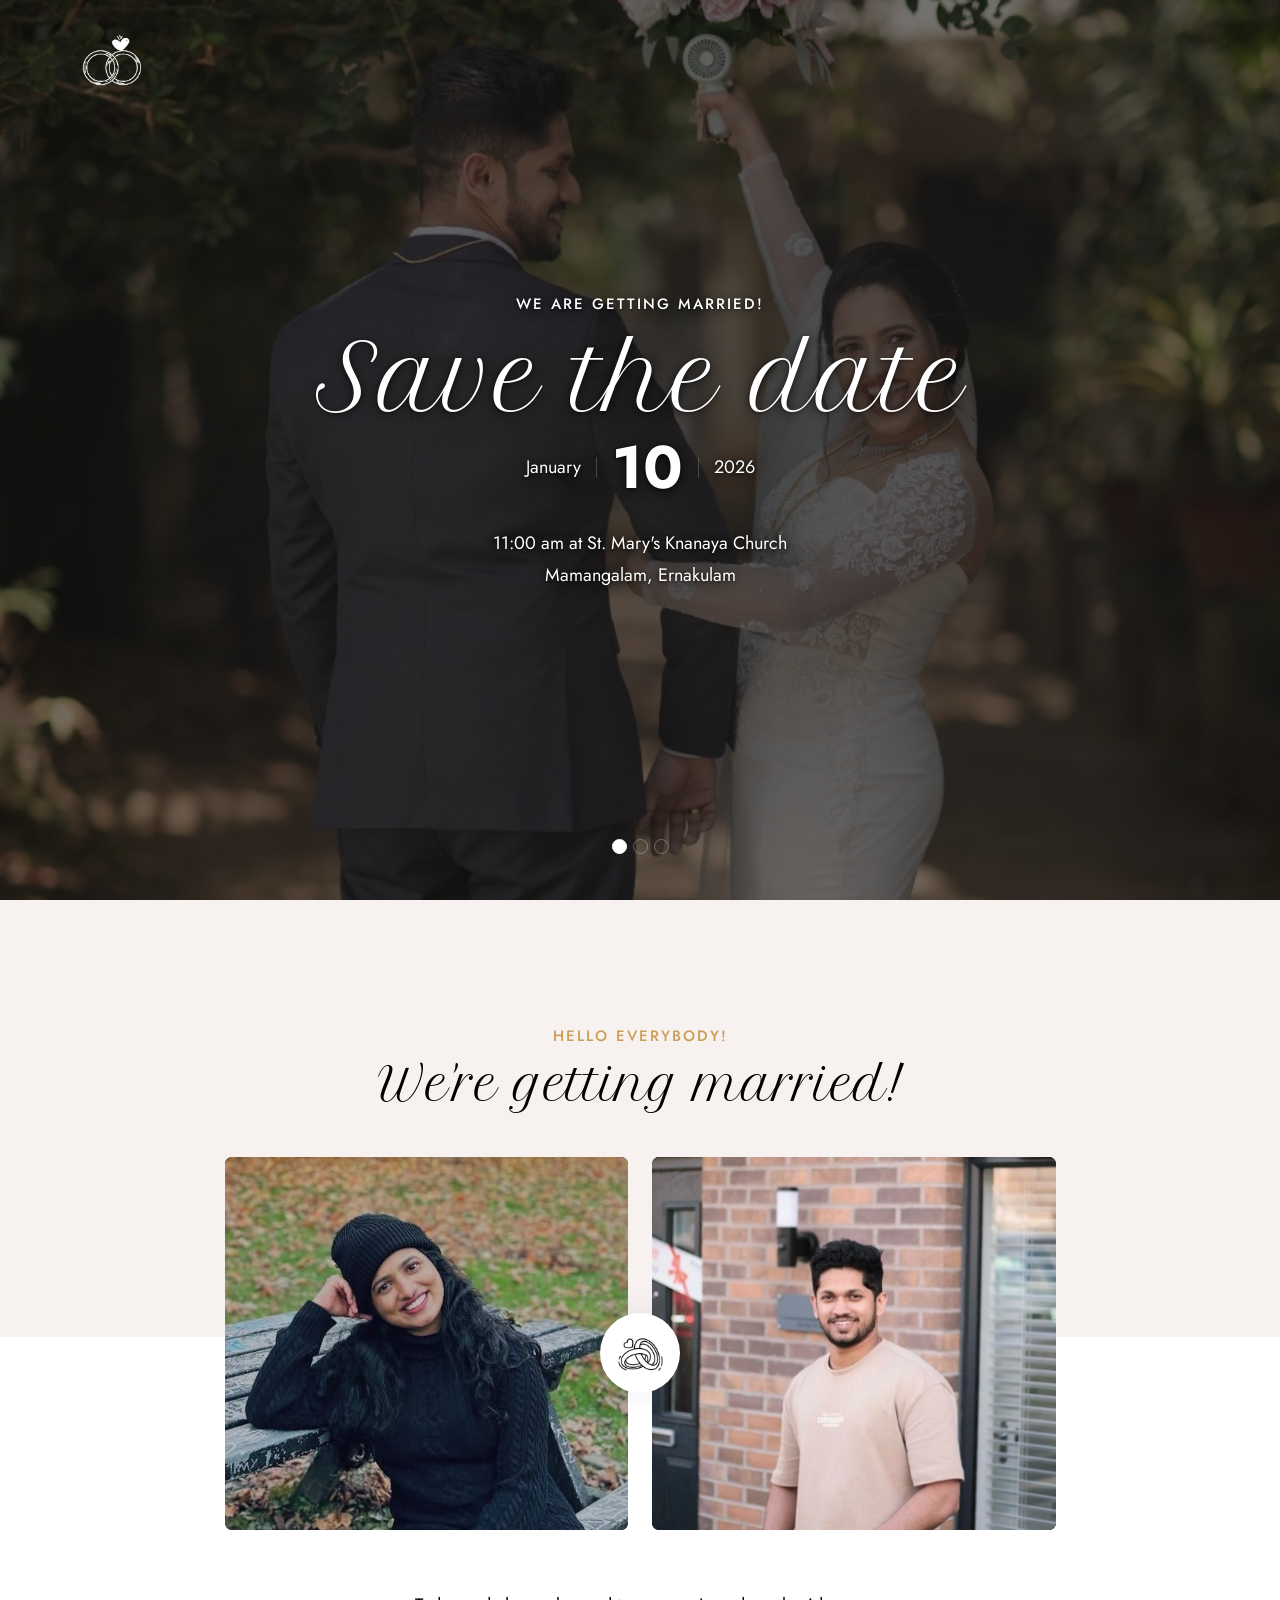
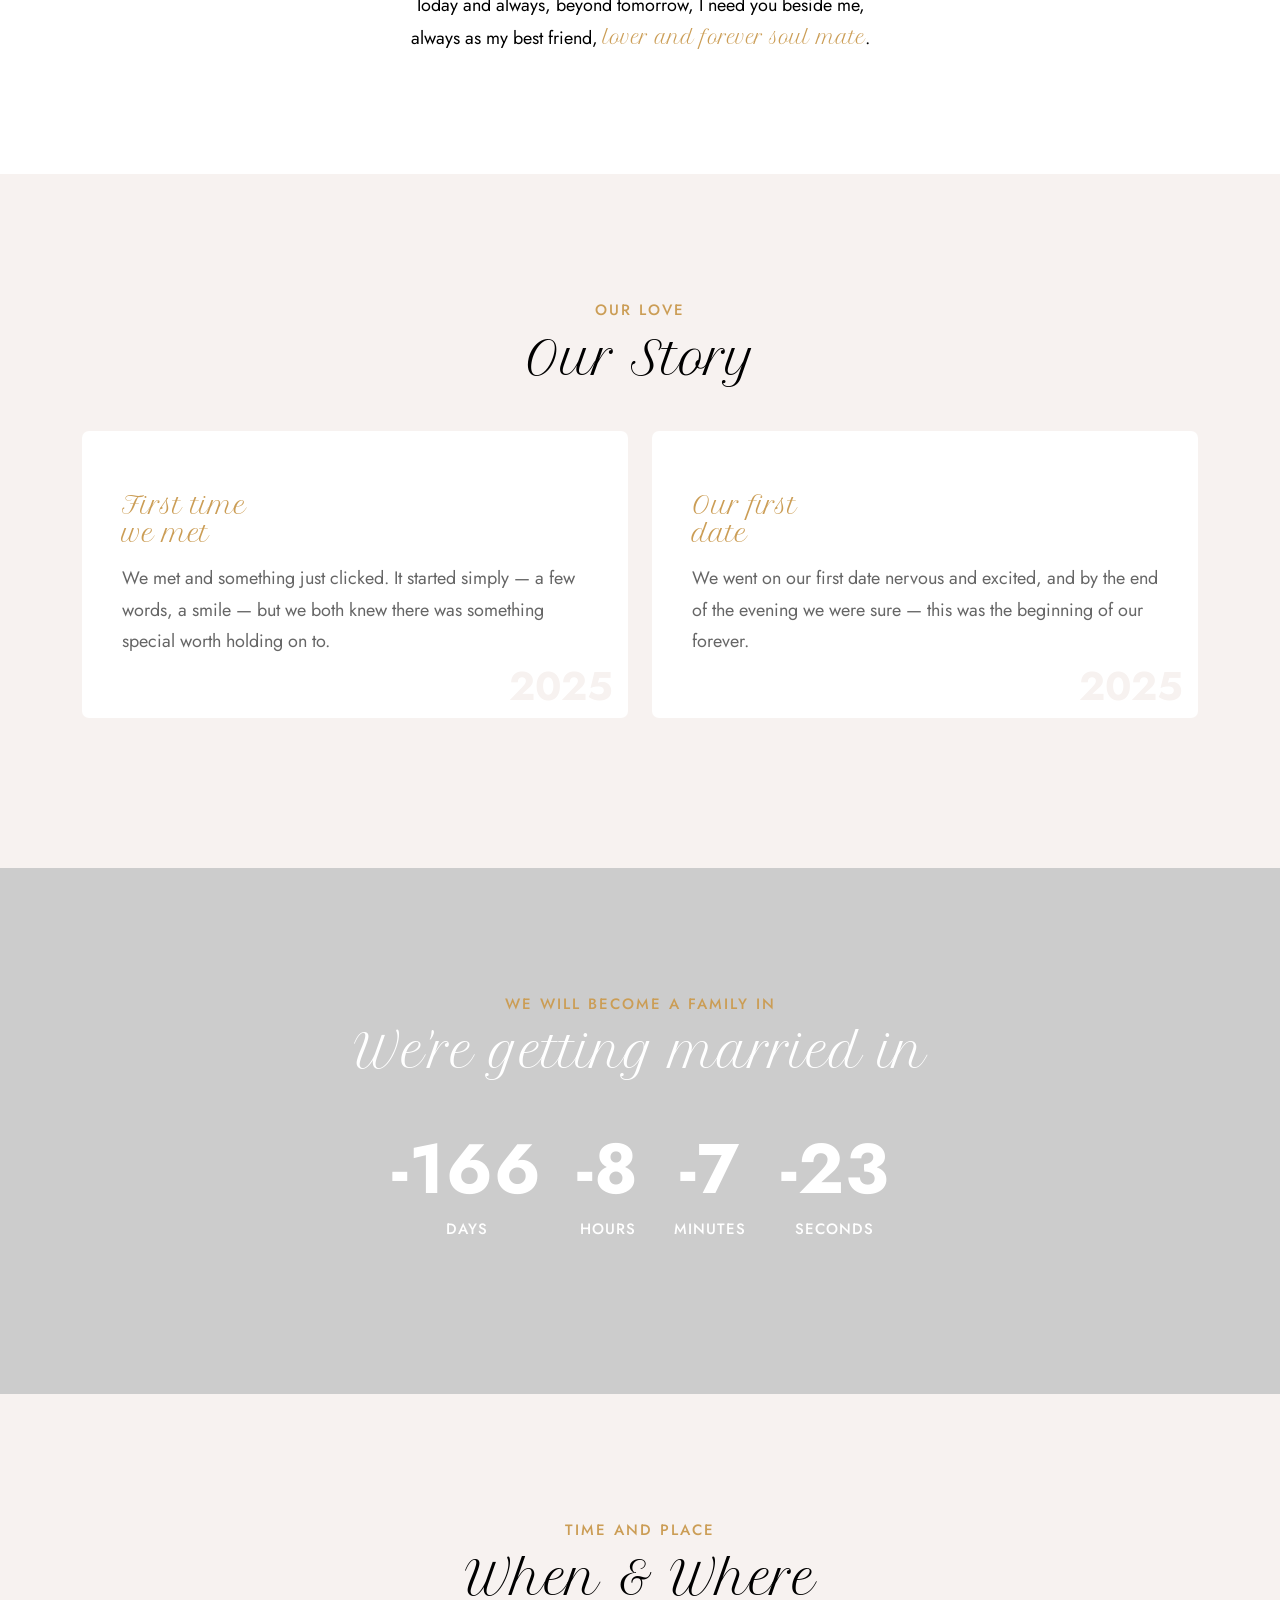
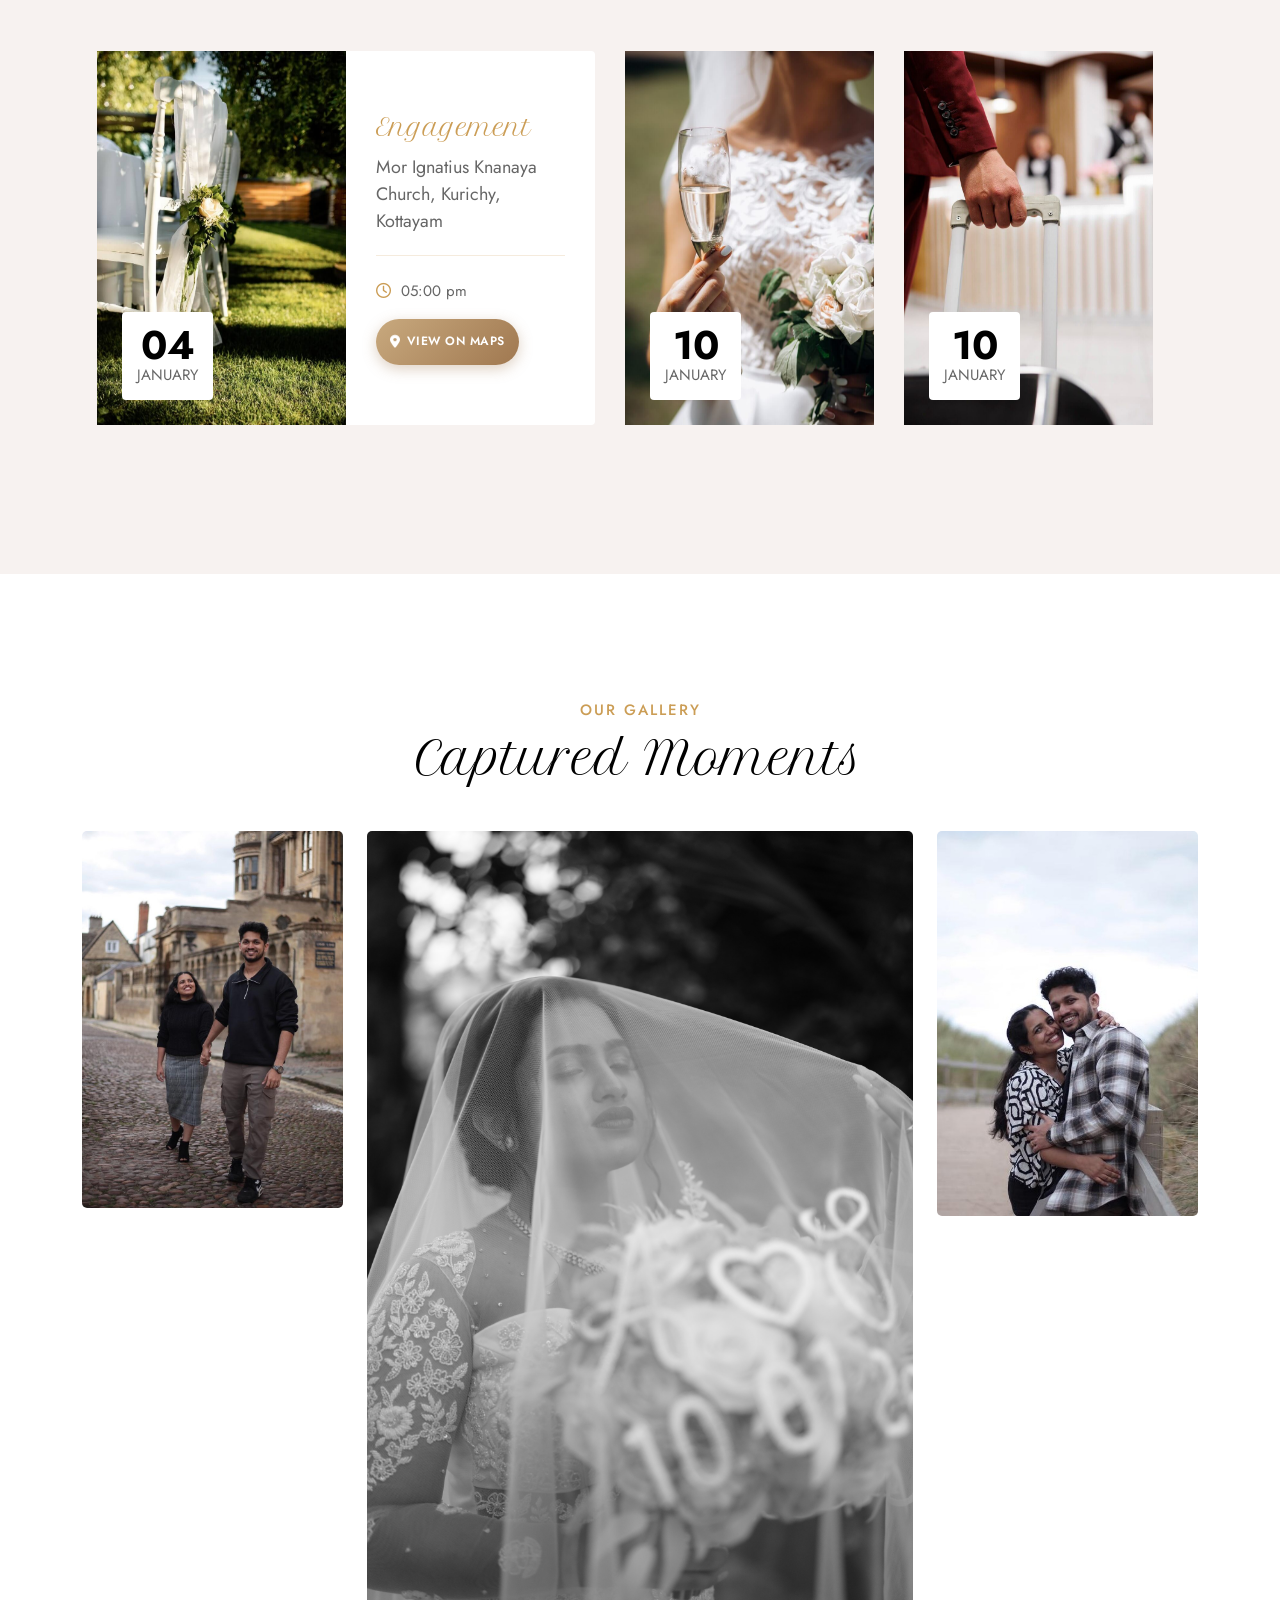
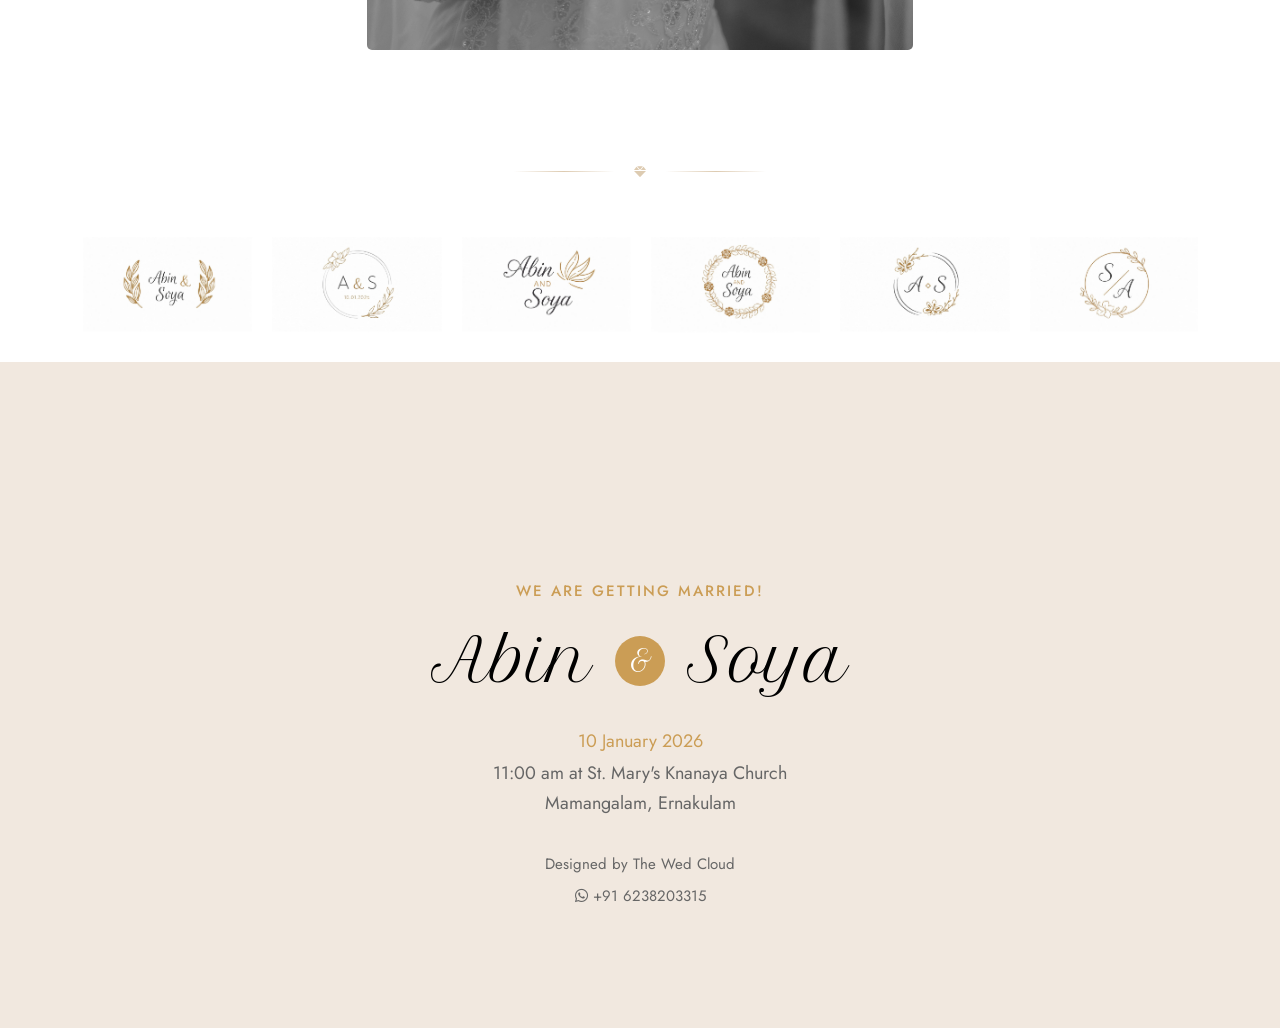
==== commit c7178610: "header slider" ====
--- a/index.html
+++ b/index.html
@@ -32,8 +32,7 @@
     <meta property="og:type" content="website">
     <meta property="og:site_name" content="The Wed Cloud">
 
-    <meta property="og:title"
-        content="Abin & Soya Wedding Invitation">
+    <meta property="og:title" content="Abin & Soya Wedding Invitation">
 
     <meta property="og:description"
         content="We can't wait to celebrate our special day with you. Tap to view the wedding details!">
@@ -41,11 +40,9 @@
     <meta property="og:url" content="https://abinandsoyaa.thewedcloud.com/">
 
     <!-- IMPORTANT -->
-    <meta property="og:image"
-        content="https://abinandsoyaa.thewedcloud.com/img/cover.jpg">
-
-    <meta property="og:image:secure_url"
-        content="https://abinandsoyaa.thewedcloud.com/img/cover.jpg">
+    <meta property="og:image" content="https://abinandsoyaa.thewedcloud.com/img/cover.jpg">
+
+    <meta property="og:image:secure_url" content="https://abinandsoyaa.thewedcloud.com/img/cover.jpg">
 
     <meta property="og:image:type" content="image/jpg">
     <meta property="og:image:width" content="1200">
@@ -54,14 +51,12 @@
     <!-- Twitter -->
     <meta name="twitter:card" content="summary_large_image">
 
-    <meta name="twitter:title"
-    content="Abin & Soya Wedding Invitation">
+    <meta name="twitter:title" content="Abin & Soya Wedding Invitation">
 
     <meta name="twitter:description"
-    content="We can't wait to celebrate our special day with you. Tap to view the wedding details!">
-
-    <meta name="twitter:image"
-        content="https://abinandsoyaa.thewedcloud.com/img/cover.jpg">
+        content="We can't wait to celebrate our special day with you. Tap to view the wedding details!">
+
+    <meta name="twitter:image" content="https://abinandsoyaa.thewedcloud.com/img/cover.jpg">
 
     <meta name="apple-mobile-web-app-capable" content="yes">
 
@@ -79,109 +74,109 @@
 
 </head>
 <style>
-        .navbar {
-            transition: opacity 0.35s ease, transform 0.35s ease;
+    .navbar {
+        transition: opacity 0.35s ease, transform 0.35s ease;
+    }
+
+    /* ── Hero slider: gradient shade so text is always readable ── */
+    .header.slider-fade .item.bg-img::after {
+        content: '';
+        position: absolute;
+        inset: 0;
+        /* dark gradient strongest at centre where text sits */
+        background: radial-gradient(ellipse at 50% 55%,
+                rgba(44, 42, 42, 0.55) 0%,
+                rgba(56, 54, 54, 0.25) 60%,
+                rgba(73, 69, 69, 0.1) 100%);
+        pointer-events: none;
+        z-index: 1;
+    }
+
+    /* Make sure caption sits above the gradient layer */
+    .header.slider-fade .item .v-middle.caption {
+        position: relative;
+        z-index: 2;
+    }
+
+    /* Text shadow on all heading / paragraph text inside the slides */
+    .header.slider-fade .item .caption h6,
+    .header.slider-fade .item .caption h1,
+    .header.slider-fade .item .caption p,
+    .header.slider-fade .item .caption .date {
+        text-shadow: 0 2px 12px rgba(0, 0, 0, 0.70), 0 1px 3px rgba(0, 0, 0, 0.50);
+    }
+
+    /* ── Section Separator ── */
+    .section-separator {
+        padding: 0 0 30px 0;
+        margin-top: -40px;
+        text-align: center;
+        opacity: 0.6;
+    }
+
+    .section-separator .sep-line {
+        height: 1px;
+        width: 100px;
+        display: inline-block;
+        background: linear-gradient(to right, transparent, #c8a97e, transparent);
+        vertical-align: middle;
+    }
+
+    .section-separator i {
+        color: #c8a97e;
+        margin: 0 15px;
+        font-size: 12px;
+        vertical-align: middle;
+    }
+
+    /* Map link button in When & Where */
+    .map-link {
+        display: inline-flex;
+        align-items: center;
+        gap: 6px;
+        margin-top: 12px;
+        padding: 7px 14px;
+        background: linear-gradient(135deg, #c8a97e, #a07850);
+        color: #fff !important;
+        font-size: 12px;
+        font-weight: 600;
+        letter-spacing: 0.5px;
+        text-transform: uppercase;
+        border-radius: 30px;
+        text-decoration: none !important;
+        transition: transform 0.25s ease, box-shadow 0.25s ease, background 0.25s ease;
+        box-shadow: 0 4px 14px rgba(160, 120, 80, 0.35);
+        cursor: pointer;
+    }
+
+    .map-link i {
+        font-size: 13px;
+        animation: pinBounce 1.6s ease-in-out infinite;
+    }
+
+    .map-link:hover {
+        transform: translateY(-2px) scale(1.04);
+        box-shadow: 0 8px 22px rgba(160, 120, 80, 0.55);
+        background: linear-gradient(135deg, #a07850, #7a5a30);
+        color: #fff !important;
+    }
+
+    @keyframes pinBounce {
+
+        0%,
+        100% {
+            transform: translateY(0);
         }
 
-        /* ── Hero slider: gradient shade so text is always readable ── */
-        .header.slider-fade .item.bg-img::after {
-            content: '';
-            position: absolute;
-            inset: 0;
-            /* dark gradient strongest at centre where text sits */
-            background: radial-gradient(ellipse at 50% 55%,
-                    rgba(44, 42, 42, 0.55) 0%,
-                    rgba(56, 54, 54, 0.25) 60%,
-                    rgba(73, 69, 69, 0.1) 100%);
-            pointer-events: none;
-            z-index: 1;
+        40% {
+            transform: translateY(-4px);
         }
 
-        /* Make sure caption sits above the gradient layer */
-        .header.slider-fade .item .v-middle.caption {
-            position: relative;
-            z-index: 2;
+        70% {
+            transform: translateY(-2px);
         }
-
-        /* Text shadow on all heading / paragraph text inside the slides */
-        .header.slider-fade .item .caption h6,
-        .header.slider-fade .item .caption h1,
-        .header.slider-fade .item .caption p,
-        .header.slider-fade .item .caption .date {
-            text-shadow: 0 2px 12px rgba(0, 0, 0, 0.70), 0 1px 3px rgba(0, 0, 0, 0.50);
-        }
-
-        /* ── Section Separator ── */
-        .section-separator {
-            padding: 0 0 30px 0;
-            margin-top: -40px;
-            text-align: center;
-            opacity: 0.6;
-        }
-
-        .section-separator .sep-line {
-            height: 1px;
-            width: 100px;
-            display: inline-block;
-            background: linear-gradient(to right, transparent, #c8a97e, transparent);
-            vertical-align: middle;
-        }
-
-        .section-separator i {
-            color: #c8a97e;
-            margin: 0 15px;
-            font-size: 12px;
-            vertical-align: middle;
-        }
-
-        /* Map link button in When & Where */
-        .map-link {
-            display: inline-flex;
-            align-items: center;
-            gap: 6px;
-            margin-top: 12px;
-            padding: 7px 14px;
-            background: linear-gradient(135deg, #c8a97e, #a07850);
-            color: #fff !important;
-            font-size: 12px;
-            font-weight: 600;
-            letter-spacing: 0.5px;
-            text-transform: uppercase;
-            border-radius: 30px;
-            text-decoration: none !important;
-            transition: transform 0.25s ease, box-shadow 0.25s ease, background 0.25s ease;
-            box-shadow: 0 4px 14px rgba(160, 120, 80, 0.35);
-            cursor: pointer;
-        }
-
-        .map-link i {
-            font-size: 13px;
-            animation: pinBounce 1.6s ease-in-out infinite;
-        }
-
-        .map-link:hover {
-            transform: translateY(-2px) scale(1.04);
-            box-shadow: 0 8px 22px rgba(160, 120, 80, 0.55);
-            background: linear-gradient(135deg, #a07850, #7a5a30);
-            color: #fff !important;
-        }
-
-        @keyframes pinBounce {
-
-            0%,
-            100% {
-                transform: translateY(0);
-            }
-
-            40% {
-                transform: translateY(-4px);
-            }
-
-            70% {
-                transform: translateY(-2px);
-            }
-        }
-    </style>
+    }
+</style>
 
 <body>
     <!-- Preloader -->
@@ -234,7 +229,7 @@
     <header id="home" data-scroll-index="0" class="header slider-fade">
         <div class="owl-carousel owl-theme">
             <!-- The opacity on the image is made with "data-overlay-dark="number". You can change it using the numbers 0-9. -->
-            <div class="item bg-img" data-overlay-dark="5" data-background="img/gallery/39.jpeg">
+            <div class="item bg-img" data-overlay-dark="5" data-background="img/gallery/18.1.jpeg">
                 <div class="v-middle caption">
                     <div class="container">
                         <div class="row justify-content-center">
@@ -274,7 +269,7 @@
                     </div>
                 </div>
             </div>
-            <div class="item bg-img" data-overlay-dark="5" data-background="img/gallery/18.1.jpeg">
+            <div class="item bg-img" data-overlay-dark="5" data-background="img/gallery/39.jpeg">
                 <div class="v-middle caption">
                     <div class="container">
                         <div class="row justify-content-center">
@@ -338,7 +333,8 @@
                     <div class="row justify-content-center">
                         <div class="col-md-7 text-center mt-30">
                             <p>Today and always, beyond tomorrow, I need you beside me, always as my best friend,
-                                <span>lover and forever soul mate</span>.</p>
+                                <span>lover and forever soul mate</span>.
+                            </p>
                         </div>
                     </div>
                 </div>
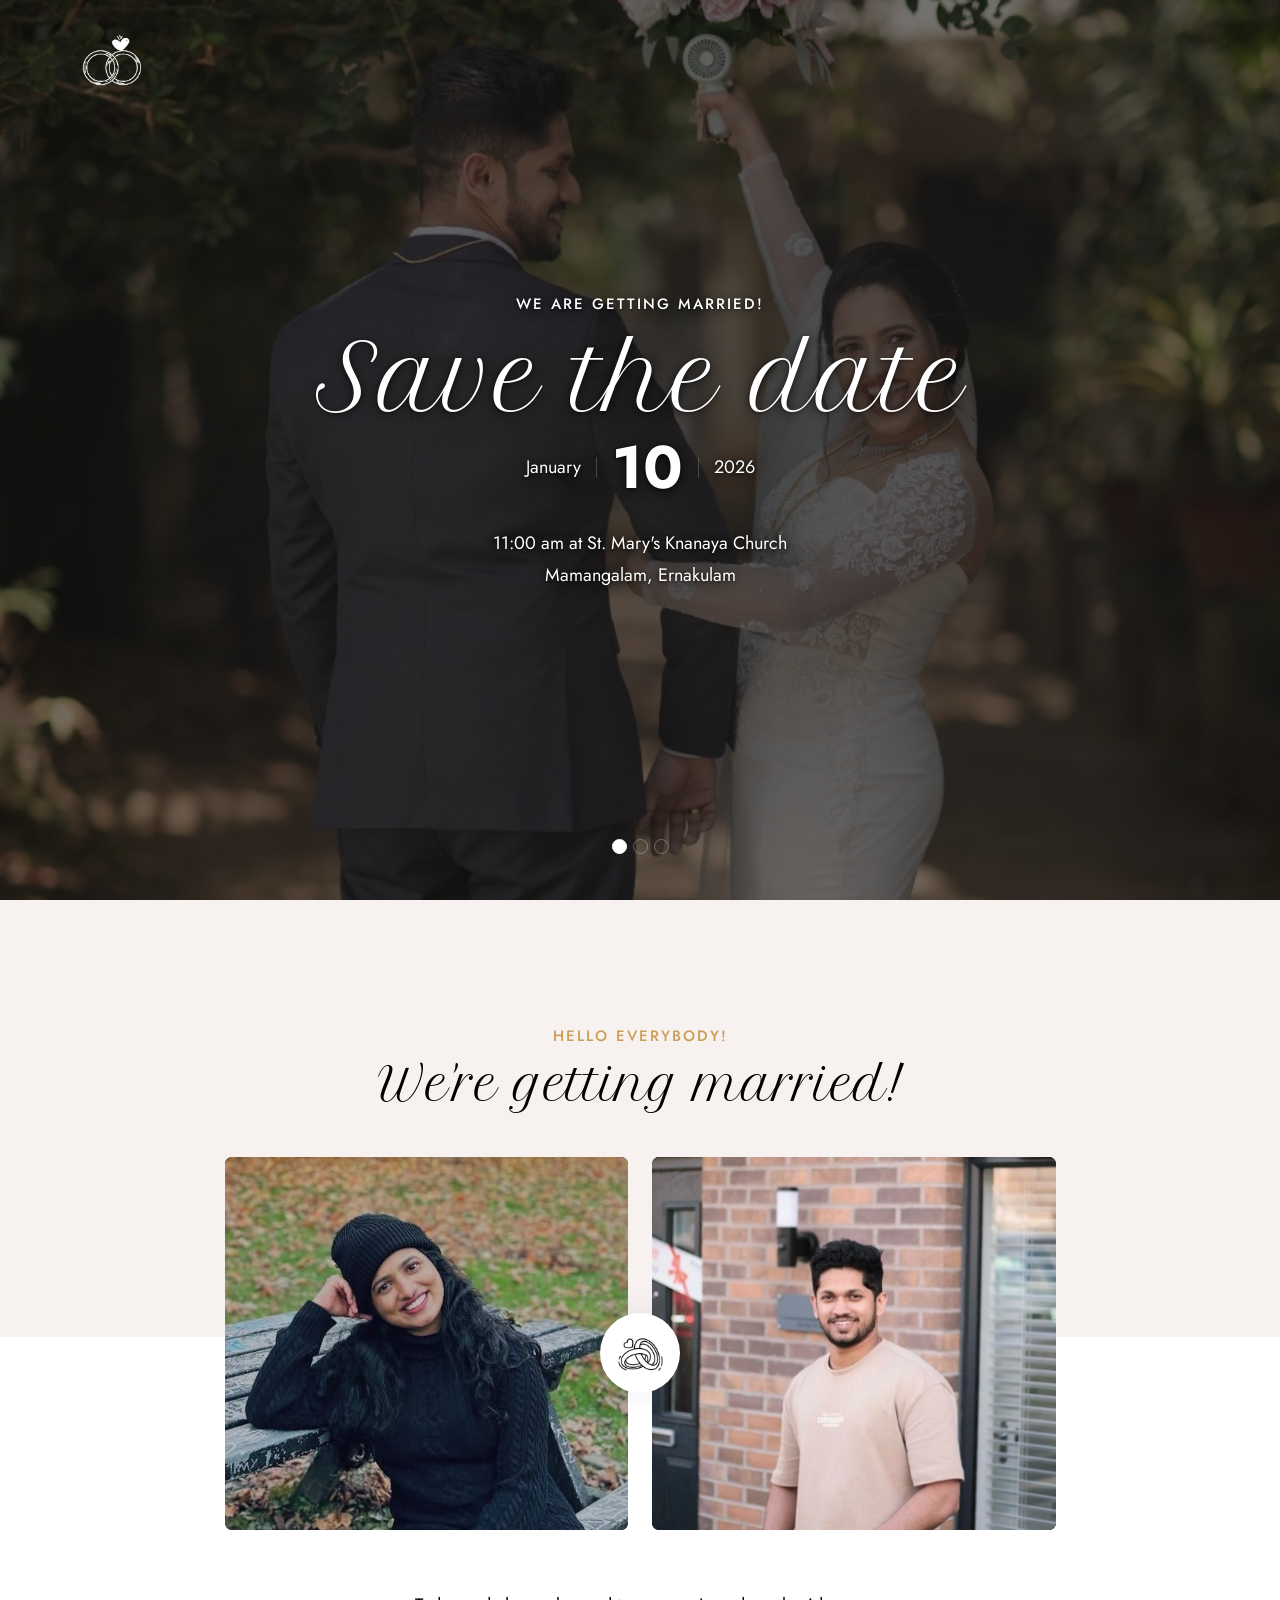
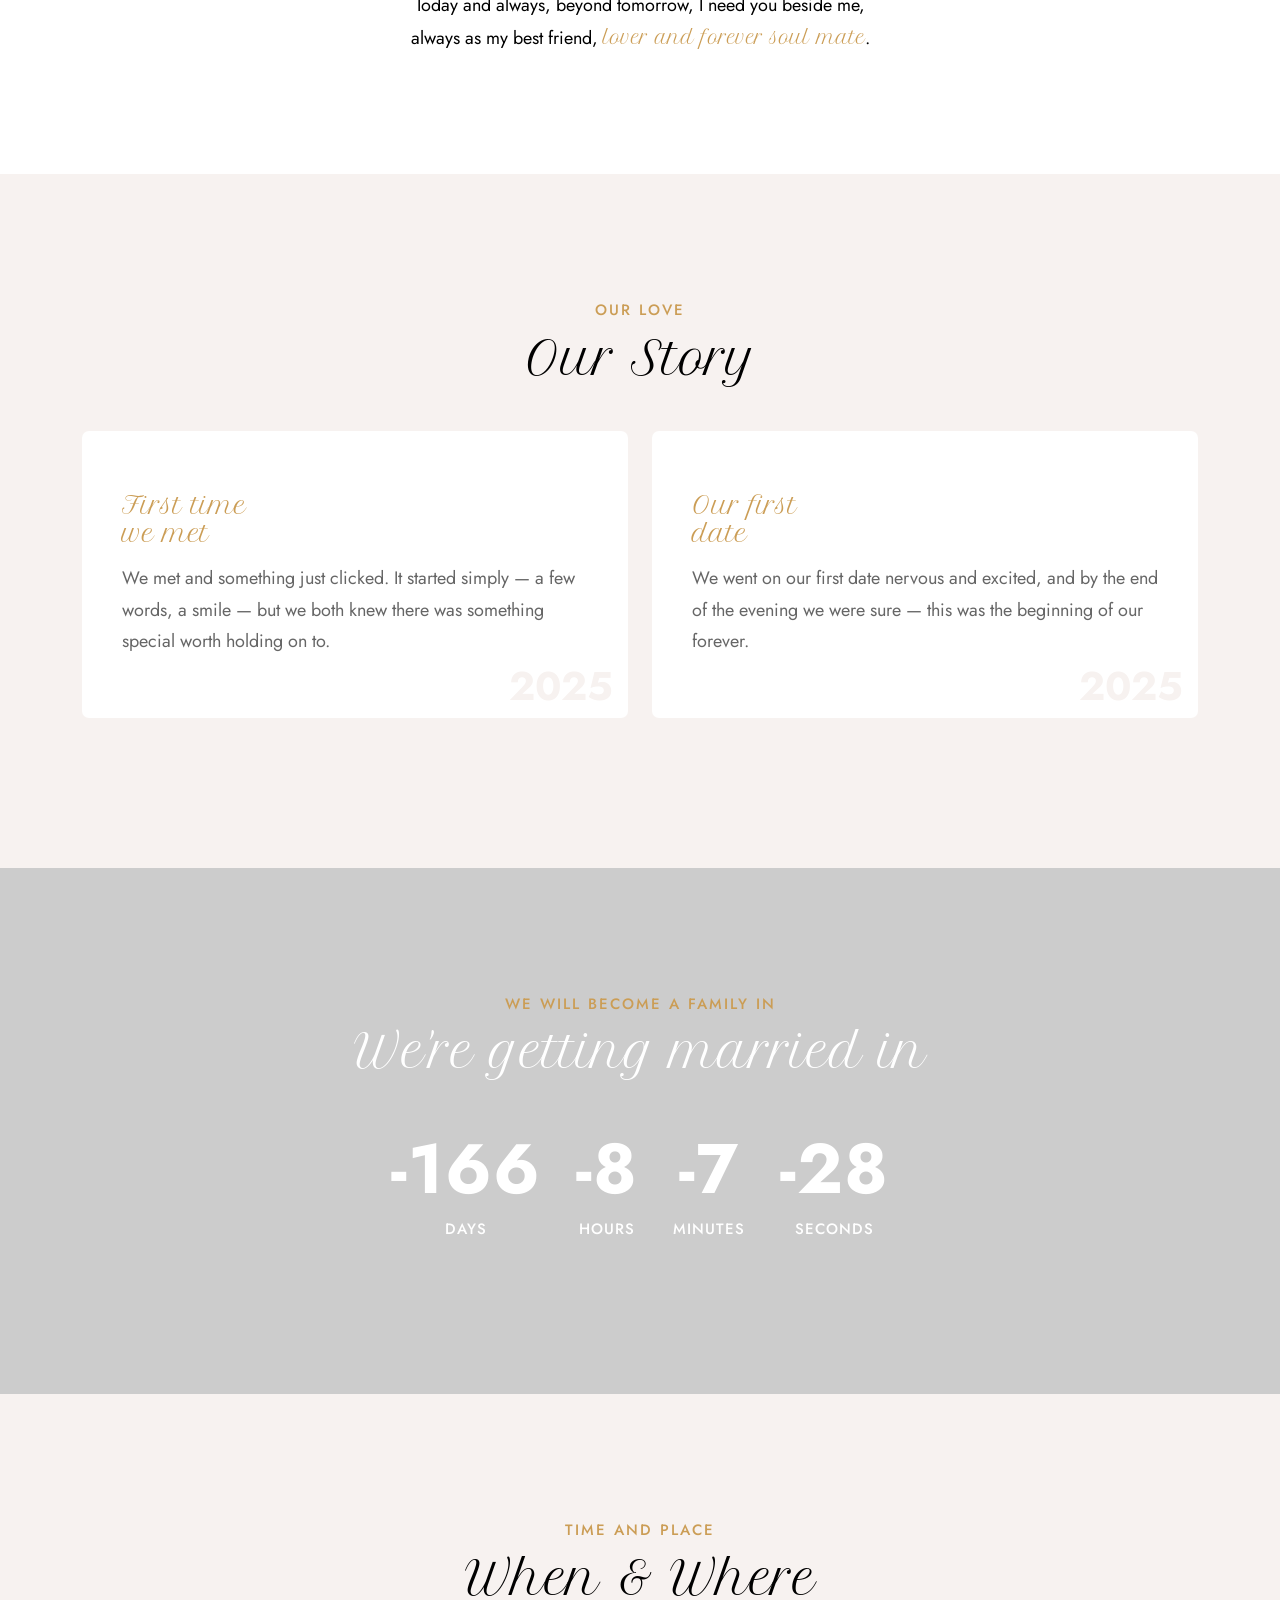
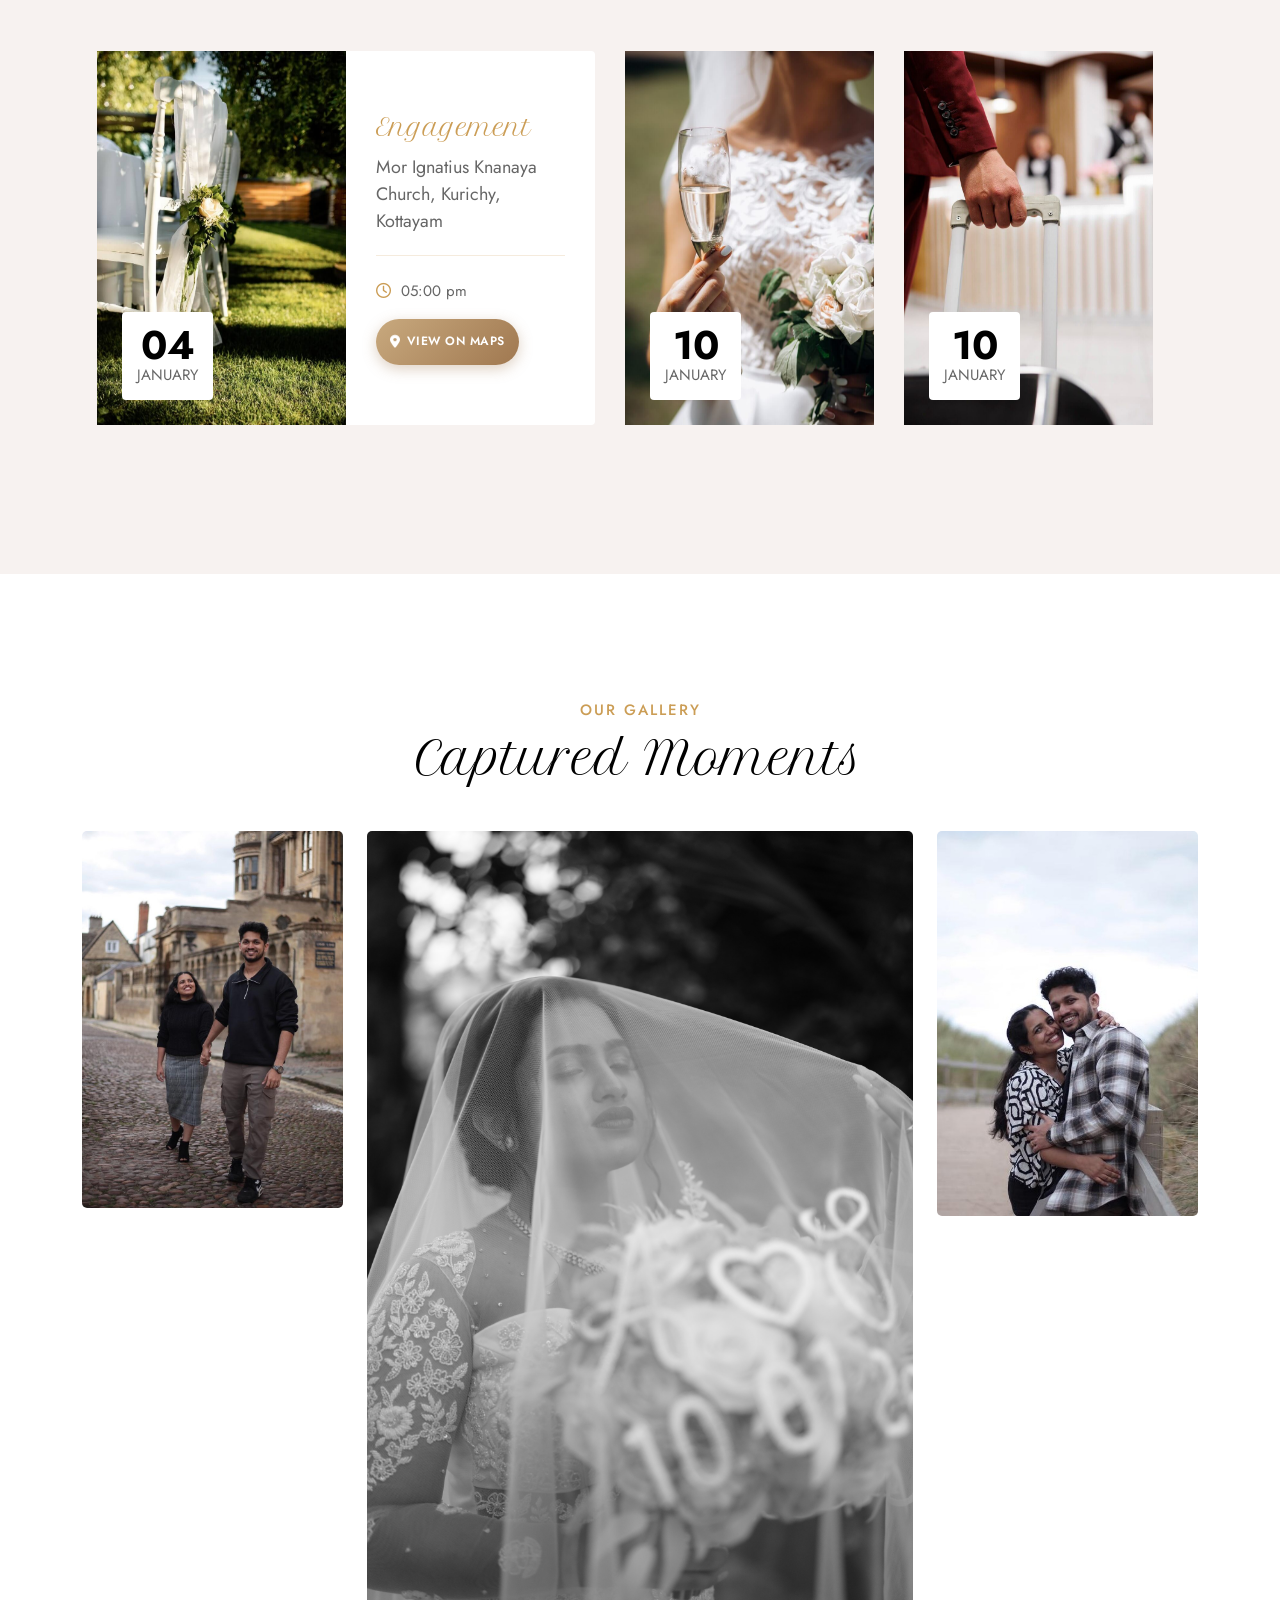
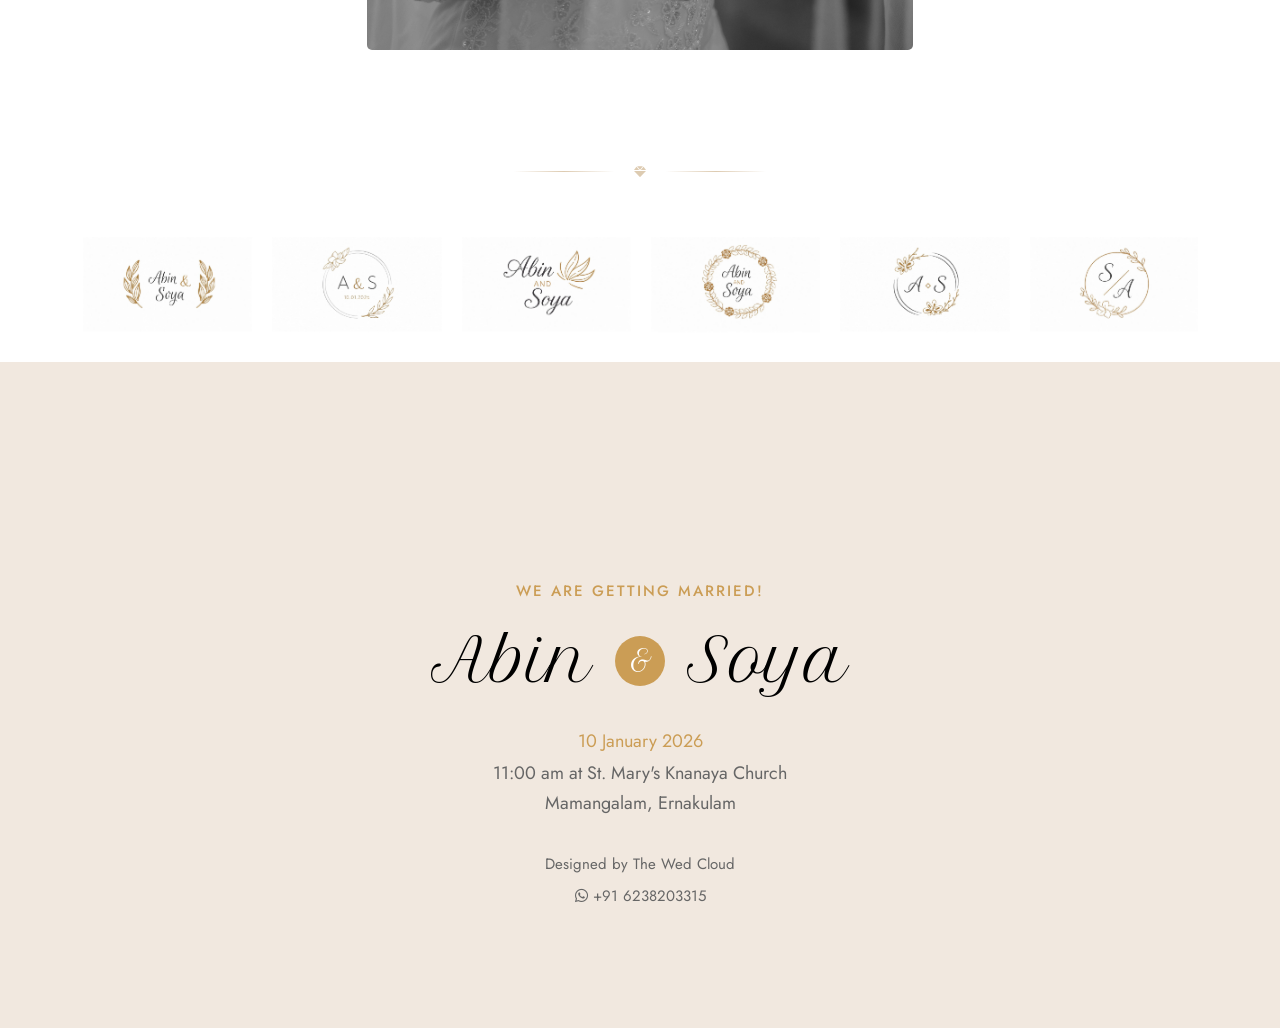
==== commit 6c8bcd47: "favicon" ====
--- a/index.html
+++ b/index.html
@@ -9,6 +9,8 @@
 
     <!-- Primary SEO -->
     <title>The Wed Cloud | Digital Wedding Invitations & Wedding Websites</title>
+    <link rel="icon" href="https://abinandsoyaa.thewedcloud.com/img/favicon.png" type="image/png" />
+
 
     <meta name="description"
         content="The Wed Cloud creates elegant digital wedding invitations and wedding websites in Kerala. Share your love story beautifully with modern wedding designs.">
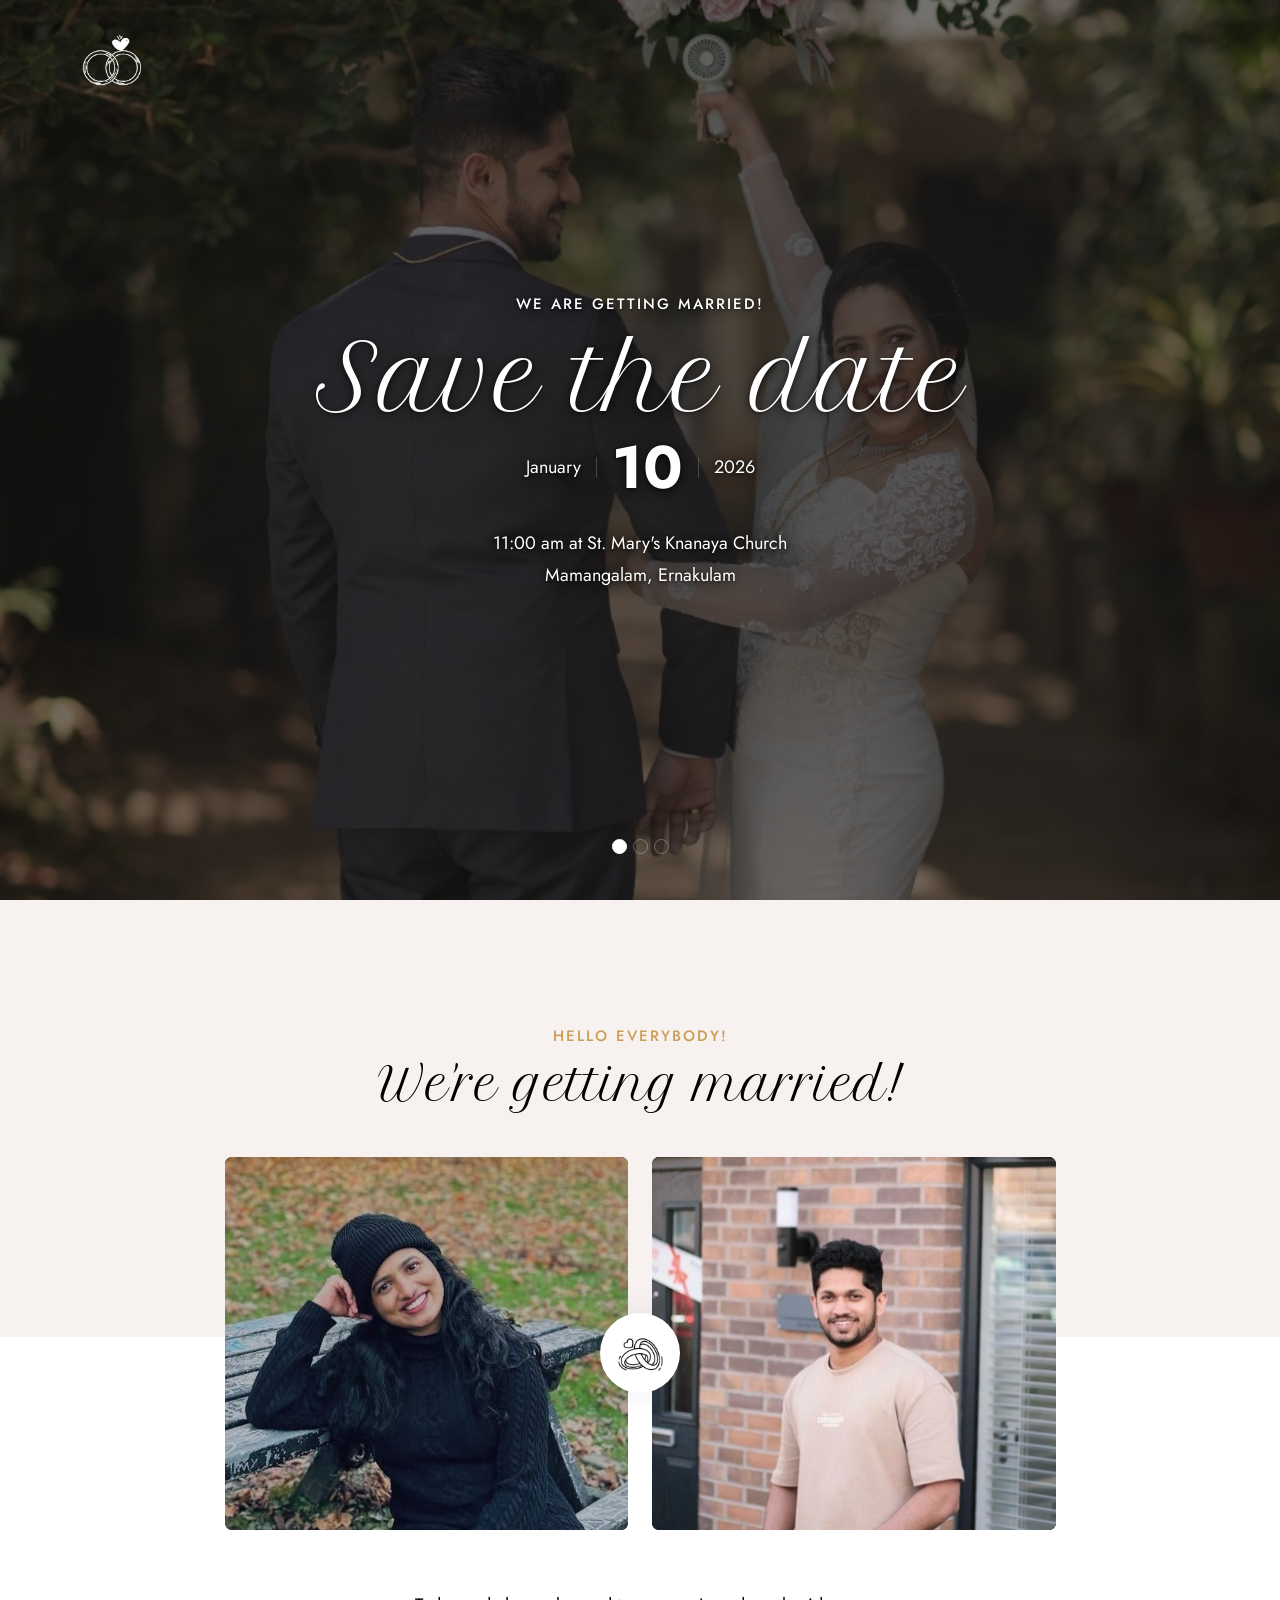
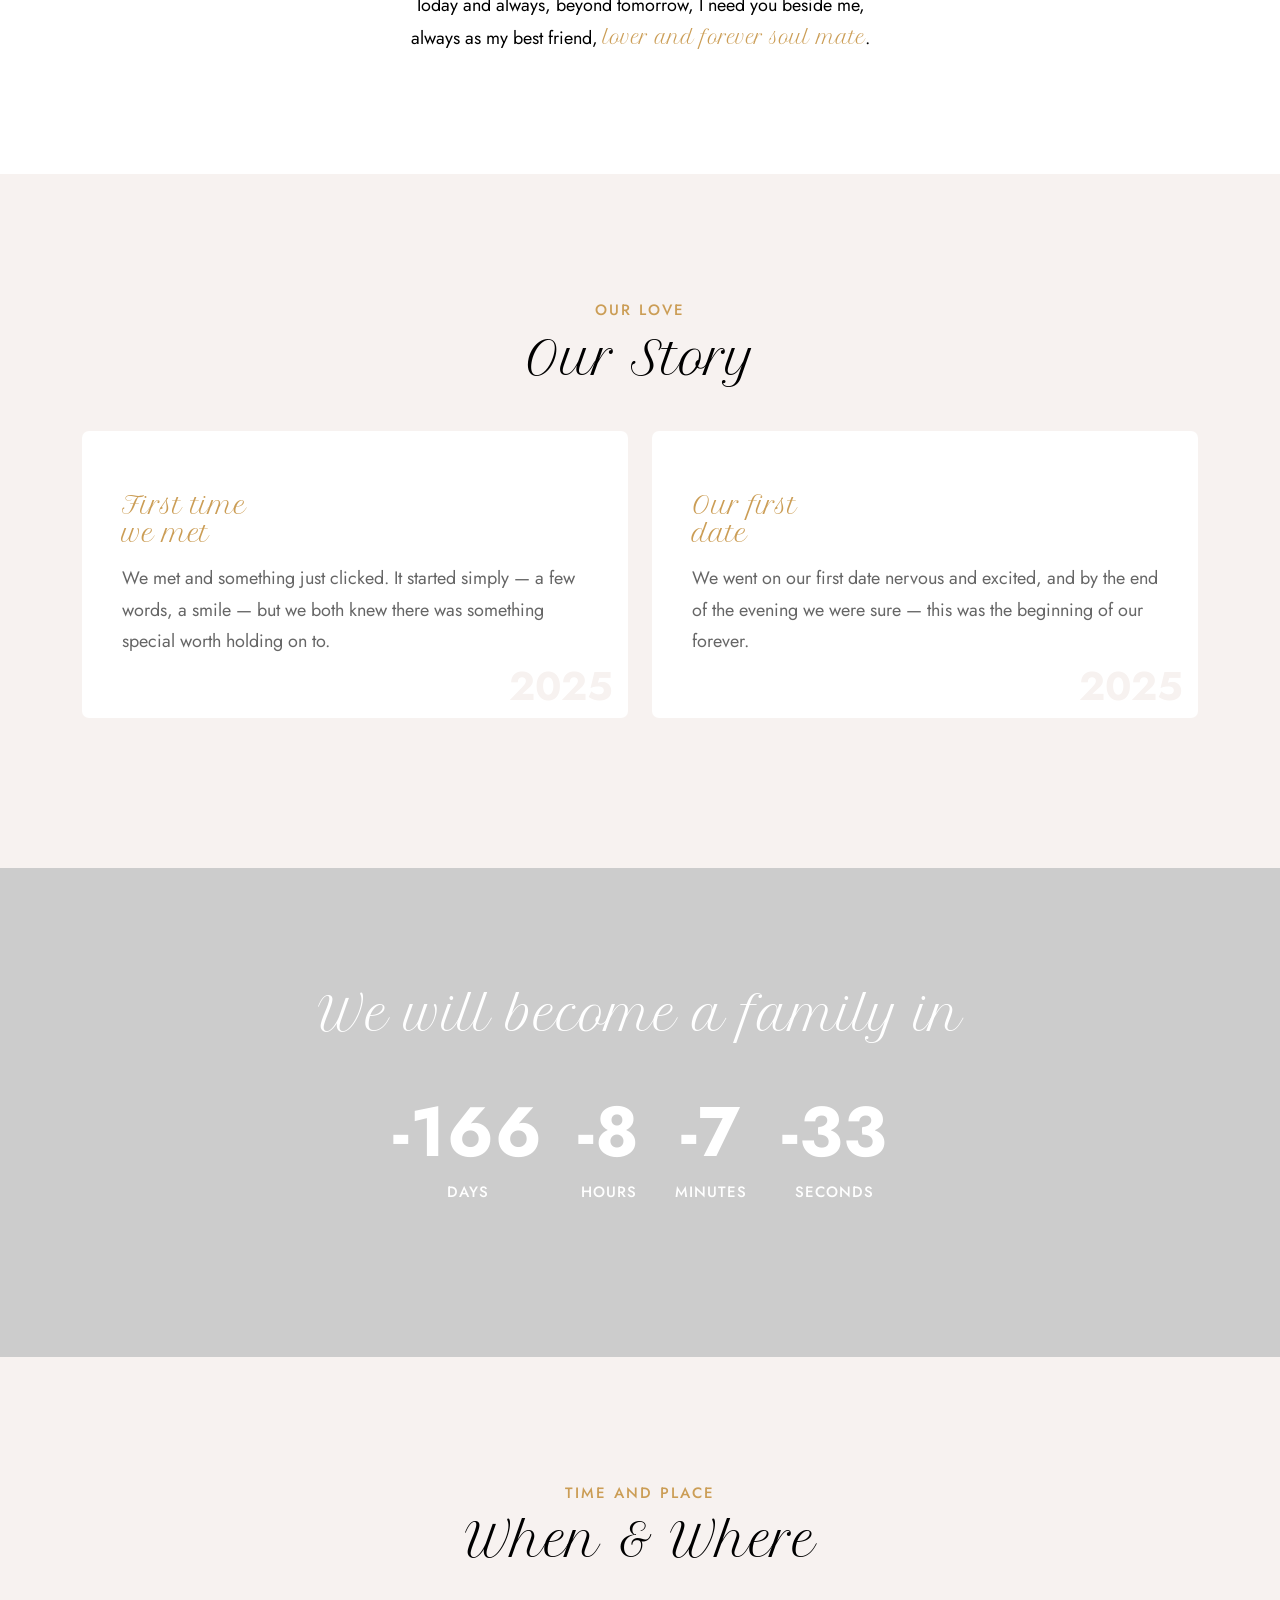
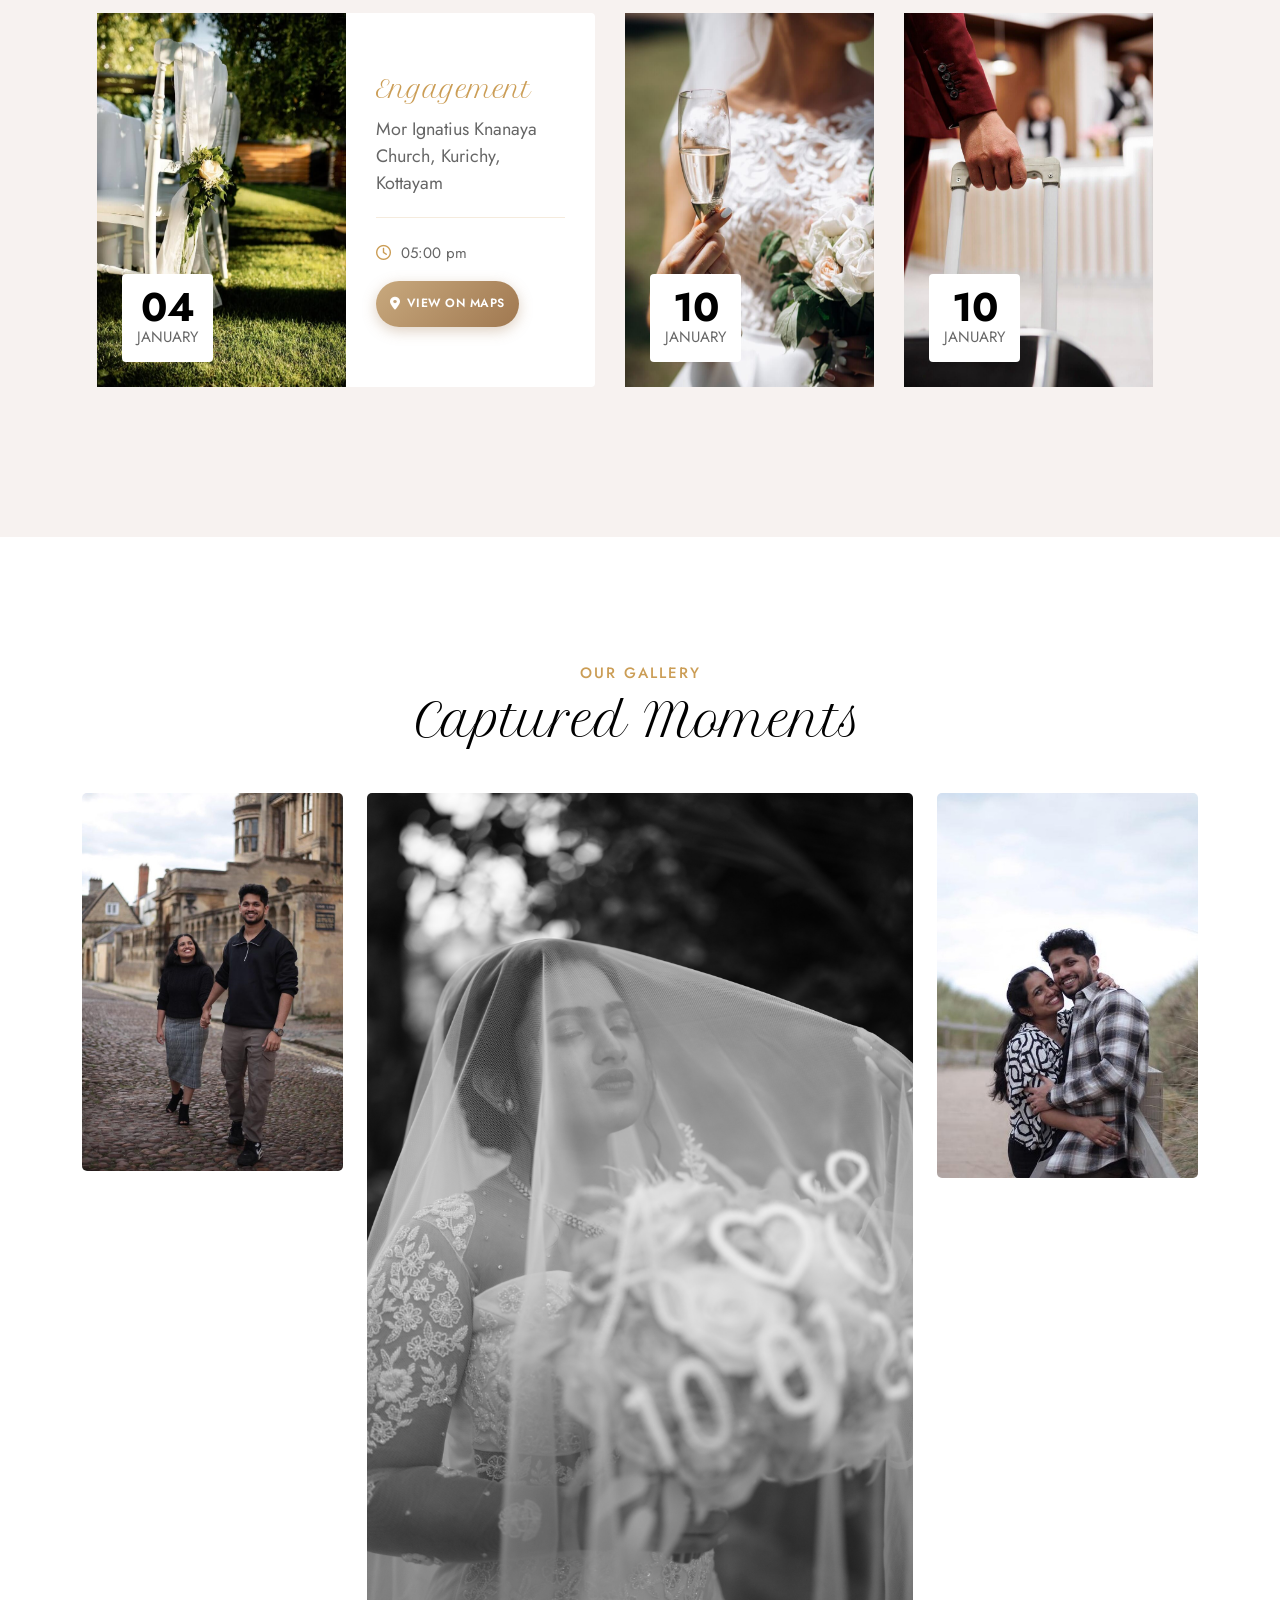
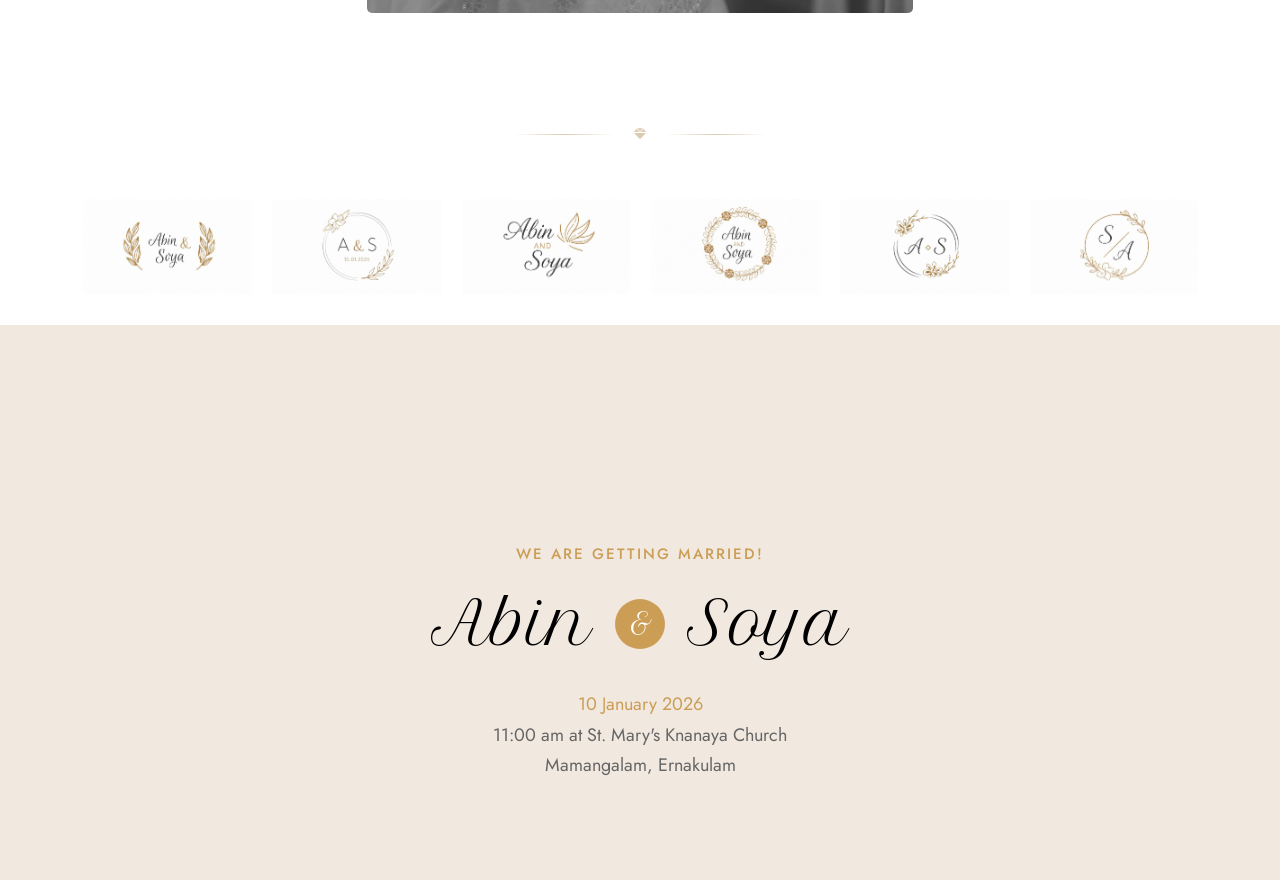
==== commit d5293b2b: "phone number removed from footer" ====
--- a/index.html
+++ b/index.html
@@ -424,8 +424,8 @@
         <div class="container">
             <div class="row">
                 <div class="section-head col-md-12 mb-30">
-                    <div class="section-subtitle white">We will become a family in</div>
-                    <div class="section-title white">We're getting married in</div>
+                    <!-- <div class="section-subtitle white">We will become a family in</div> -->
+                    <div class="section-title white">We will become a family in</div>
                 </div>
             </div>
             <div class="row">
@@ -817,10 +817,10 @@
                         <div class="address">11:00 am at St. Mary's Knanaya Church
                             <br>Mamangalam, Ernakulam
                         </div>
-                        <p class="mt-30 mb-0"><small>Designed by The Wed Cloud</small></p>
+                        <!-- <p class="mt-30 mb-0"><small>Designed by The Wed Cloud</small></p>
                         <p><a href="https://wa.me/916238203315"><small>
                                     <i class="fa-brands fa-whatsapp"></i> +91 6238203315
-                                </small></a></p>
+                                </small></a></p> -->
                     </div>
                 </div>
             </div>
